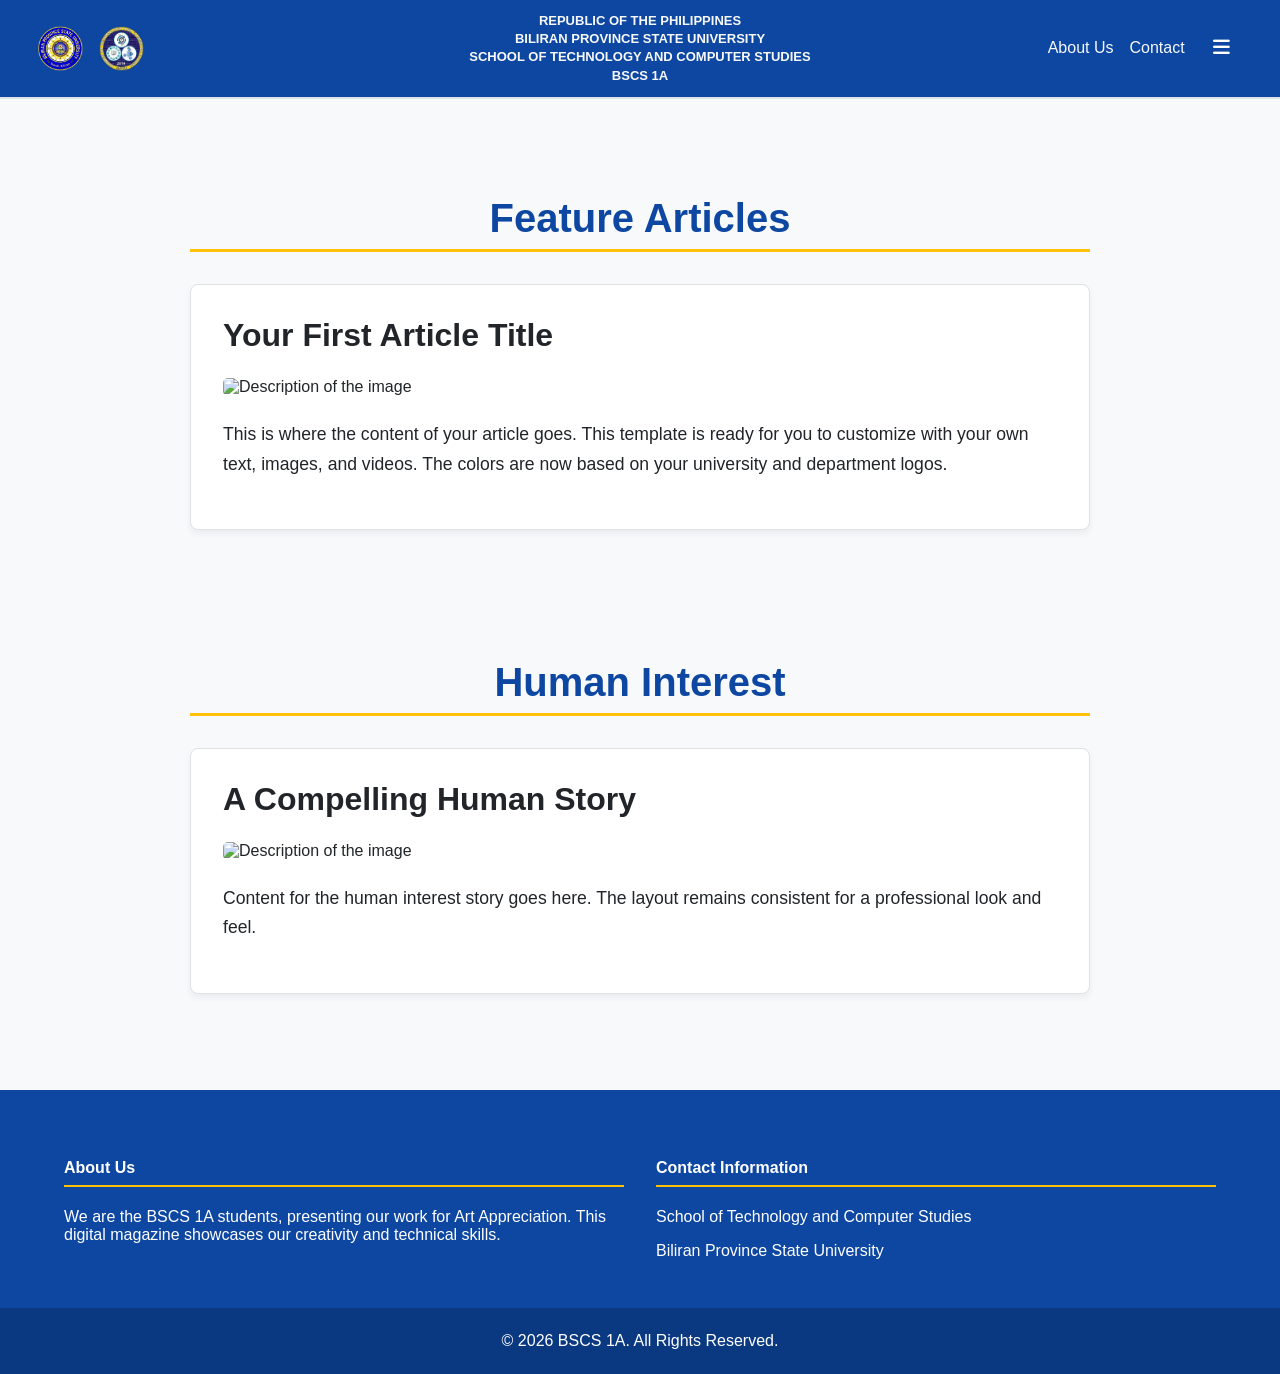
==== index.html @ 6a7a6110 "Make a layout website for the e-magazine of CS1A Create a layout or template for the E-magazine for " ====
<!DOCTYPE html>
<html lang="en">
<head>
    <meta charset="UTF-8">
    <meta name="viewport" content="width=device-width, initial-scale=1.0">
    <title>E-Digital Magazine</title>
    <link rel="stylesheet" href="https://cdnjs.cloudflare.com/ajax/libs/font-awesome/6.0.0-beta3/css/all.min.css">
    <link rel="stylesheet" href="style.css">
</head>
<body>

    <header>
        <!-- Left Part: Logos -->
        <div class="header-part" id="header-logos">
            <!-- IMPORTANT: Replace '#' with the actual paths to your logo files -->
            <img src="bipsu.png" alt="BiPSU Logo" class="logo">
            <img src="STCS_LOGO.png" alt="STCS Logo" class="logo">
        </div>
        
        <!-- Center Part: Citation -->
        <div class="header-part" id="header-citation">
            <strong>REPUBLIC OF THE PHILIPPINES<br>
            BILIRAN PROVINCE STATE UNIVERSITY<br>
            SCHOOL OF TECHNOLOGY AND COMPUTER STUDIES<br>
            BSCS 1A</strong> 
        </div>

        <!-- Right Part: Navigation -->
        <div class="header-part" id="header-nav">
            <a href="#about-us" class="nav-link">About Us</a>
            <a href="#contact" class="nav-link">Contact</a>
            <div class="nav-dropdown">
                <button id="nav-toggle" class="nav-icon-btn">
                    <i class="fas fa-bars"></i>
                </button>
                <div id="dropdown-menu" class="dropdown-content">
                    <a href="#feature-articles">Feature Articles</a>
                    <a href="#human-interest">Human Interest</a>
                    <a href="#opinion-column">Opinion / Column</a>
                    <a href="#creative-works">Creative Works</a>
                </div>
            </div>
        </div>
    </header>

    <main>
        <!-- ==== SECTION 1: FEATURE ARTICLES ==== -->
        <section id="feature-articles" class="article-section">
            <h2 class="section-title">Feature Articles</h2>

            <!-- Entry 1 Template -->
            <article class="entry">
                <h3 class="entry-title">Your First Article Title</h3>
                <div class="entry-media">
                    <img src="https://via.placeholder.com/800x450/0D47A1/FFFFFF?text=Article+Media" alt="Description of the image">
                </div>
                <div class="entry-content">
                    <p>This is where the content of your article goes. This template is ready for you to customize with your own text, images, and videos. The colors are now based on your university and department logos.</p>
                </div>
            </article>
        </section>

        <!-- ==== SECTION 2: HUMAN INTEREST ==== -->
        <section id="human-interest" class="article-section">
            <h2 class="section-title">Human Interest</h2>
            
             <!-- Entry 1 Template -->
            <article class="entry">
                <h3 class="entry-title">A Compelling Human Story</h3>
                <div class="entry-media">
                    <img src="https://via.placeholder.com/800x450/004D40/FFFFFF?text=Article+Media" alt="Description of the image">
                </div>
                <div class="entry-content">
                    <p>Content for the human interest story goes here. The layout remains consistent for a professional look and feel.</p>
                </div>
            </article>
        </section>
    </main>

    <footer id="contact">
        <div class="footer-content">
            <div id="about-us" class="footer-section">
                <h4>About Us</h4>
                <p>We are the BSCS 1A students, presenting our work for Art Appreciation. This digital magazine showcases our creativity and technical skills.</p>
            </div>
            <div class="footer-section">
                <h4>Contact Information</h4>
                <p>School of Technology and Computer Studies</p>
                <p>Biliran Province State University</p>
            </div>
        </div>
        <div class="footer-bottom">
            &copy; 2026 BSCS 1A. All Rights Reserved.
        </div>
    </footer>

    <script src="script.js"></script>
</body>
</html>
---- style.css ----
/* --- New Color Palette --- */
:root {
    --deep-blue: #0D47A1;
    --forest-green: #004D40;
    --gold: #FFC107;
    --off-white: #F8F9FA;
    --dark-charcoal: #212529;
    --light-gray: #dee2e6;
    --white: #ffffff;
}

html {
    scroll-behavior: smooth;
    scroll-padding-top: 120px; /* Adjusted for taller header */
}

body {
    font-family: "Segoe UI", Roboto, "Helvetica Neue", Arial, sans-serif;
    margin: 0;
    background-color: var(--off-white);
    color: var(--dark-charcoal);
}

/* --- Header --- */
header {
    display: flex;
    justify-content: space-between;
    align-items: center;
    padding: 0.75rem 3%;
    background-color: var(--deep-blue);
    border-bottom: 2px solid var(--light-gray);
    position: sticky;
    top: 0;
    z-index: 1000;
}

.header-part {
    display: flex;
    align-items: center;
    gap: 1rem;
}

#header-logos {
    justify-content: flex-start;
    flex: 1;
}
#header-citation {
    flex: 2; /* Allows citation to take more space */
    justify-content: center;
    text-align: center;
    font-size: 0.85rem;
    color: #6c757d;
    line-height: 1.4;
    font-size: small;
    color: #F8F9FA;
}
#header-nav {
    justify-content: flex-end;
    flex: 1;
}

.logo {
    height: 45px;
}

.nav-link {
    text-decoration: none;
    color: var(--dark-charcoal);
    font-weight: 500;
    transition: color 0.2s;
    color: #F8F9FA;
}
.nav-link:hover {
    color: var(--deep-blue);
}

.nav-icon-btn {
    background-color: var(--deep-blue);
    color: var(--white);
    border: none;
    border-radius: 5px;
    padding: 0.5rem 0.75rem;
    cursor: pointer;
    font-size: 1.2rem;
    transition: background-color 0.2s;
}
.nav-icon-btn:hover {
    background-color: var(--deep-blue); /* Slightly darker blue */
}

/* --- Dropdown Menu --- */
.nav-dropdown { position: relative; }
.dropdown-content {
    display: none;
    position: absolute;
    top: 120%;
    right: 0;
    background-color: var(--white);
    min-width: 220px;
    box-shadow: 0px 8px 16px 0px rgba(0,0,0,0.1);
    border: 1px solid var(--light-gray);
    border-radius: 5px;
    z-index: 1;
}
.dropdown-content a { color: black; padding: 12px 16px; text-decoration: none; display: block; }
.dropdown-content a:hover { background-color: var(--light-gray); }
.show { display: block; } /* Controlled by JS */

/* --- Main Content & Article Layout --- */
main {
    padding: 2rem 5%;
    max-width: 900px;
    margin: 0 auto;
}
.article-section {
    padding-top: 2rem;
}
.section-title {
    font-size: 2.5rem;
    margin-bottom: 2rem;
    color: var(--deep-blue);
    text-align: center;
    border-bottom: 3px solid var(--gold);
    padding-bottom: 0.5rem;
}
.entry {
    background: var(--white);
    border: 1px solid var(--light-gray);
    border-radius: 8px;
    padding: 2rem;
    margin-bottom: 4rem;
    box-shadow: 0 4px 6px rgba(0,0,0,0.05);
}
.entry-title {
    font-size: 2rem;
    margin-top: 0;
    margin-bottom: 1.5rem;
}
.entry-media { margin-bottom: 1.5rem; }
.entry-media img, .entry-media iframe { width: 100%; border-radius: 5px; height: auto; }
.entry-media iframe { aspect-ratio: 16 / 9; }
.entry-content { font-size: 1.1rem; line-height: 1.7; }

/* --- Footer --- */
footer {
    background-color: var(--deep-blue);
    color: white;
    padding-top: 3rem;
}
.footer-content {
    display: flex;
    justify-content: space-around;
    padding: 0 5%;
    flex-wrap: wrap;
    gap: 2rem;
    max-width: 1200px;
    margin: 0 auto;
}
.footer-section { flex: 1; min-width: 250px; }
.footer-section h4 { border-bottom: 2px solid var(--gold); padding-bottom: 0.5rem; }
.footer-bottom {
    text-align: center;
    padding: 1.5rem;
    margin-top: 2rem;
    background-color: rgba(0,0,0,0.2);
}
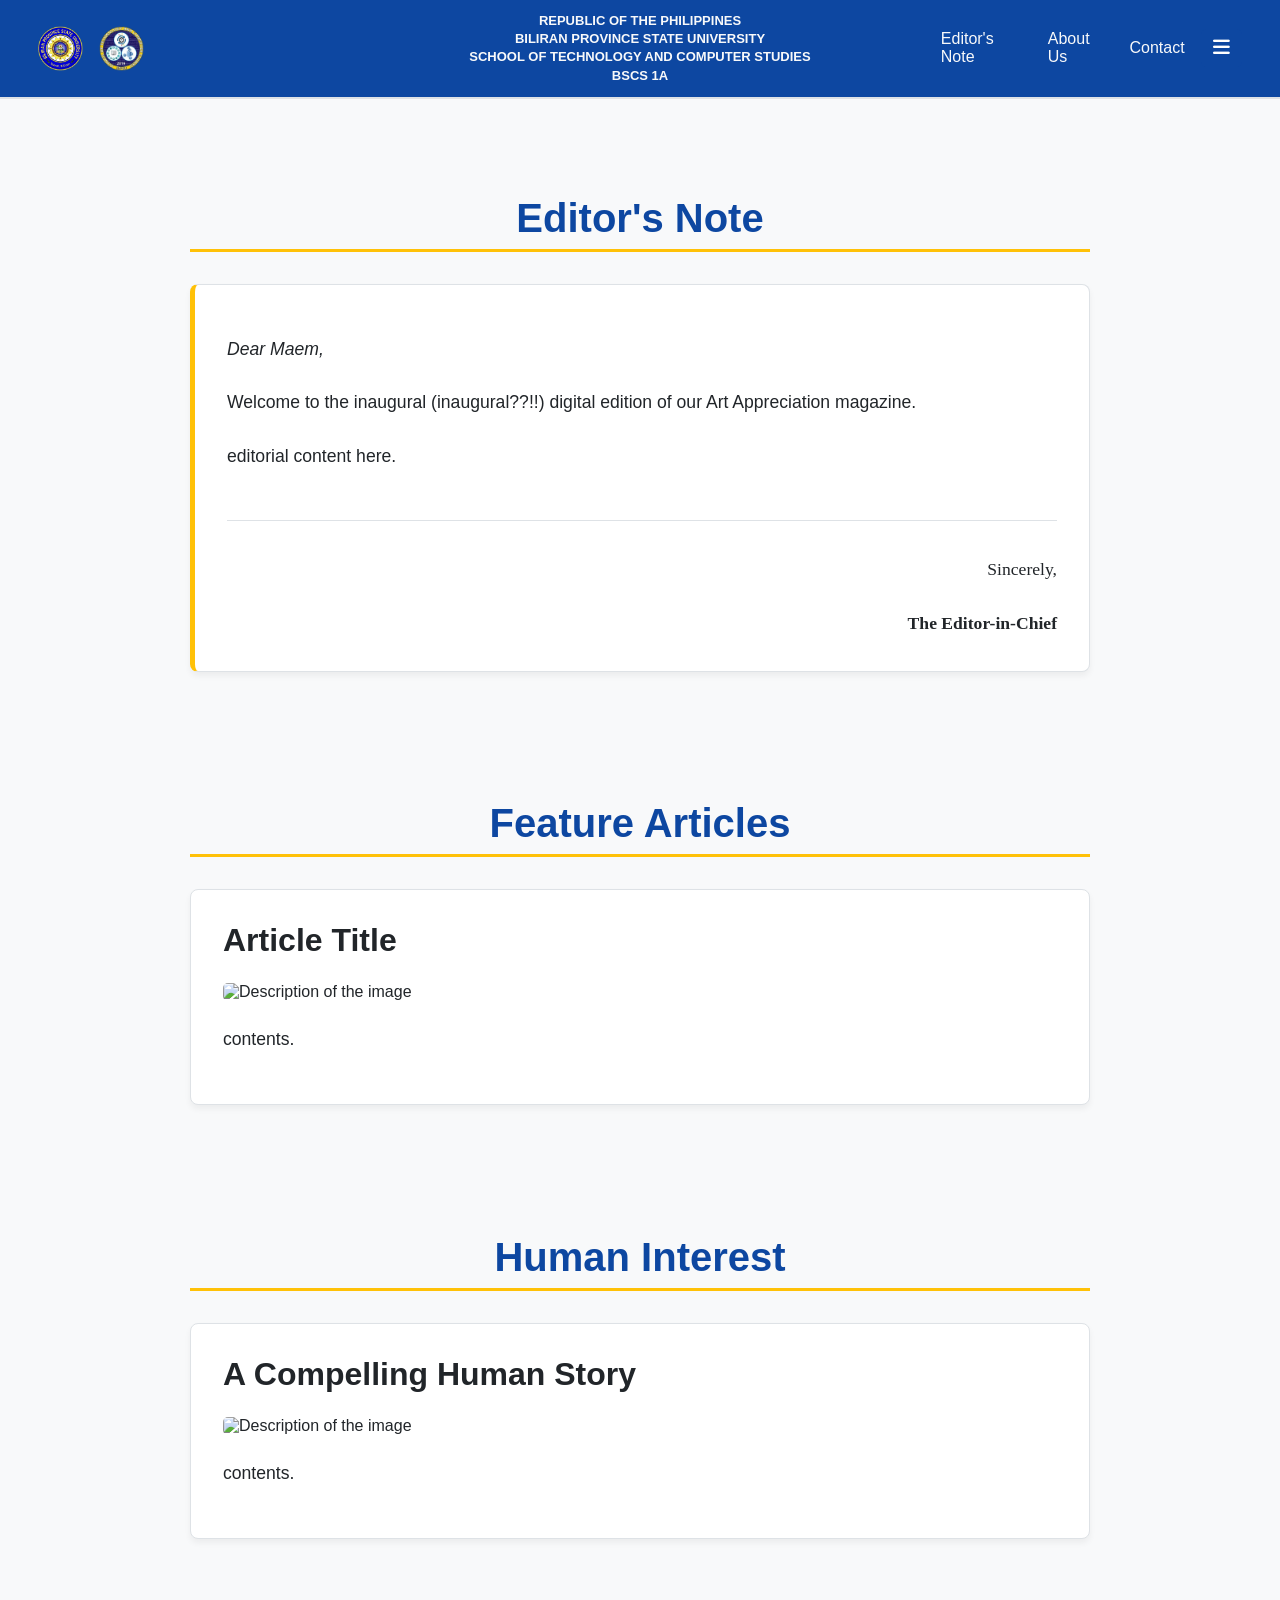
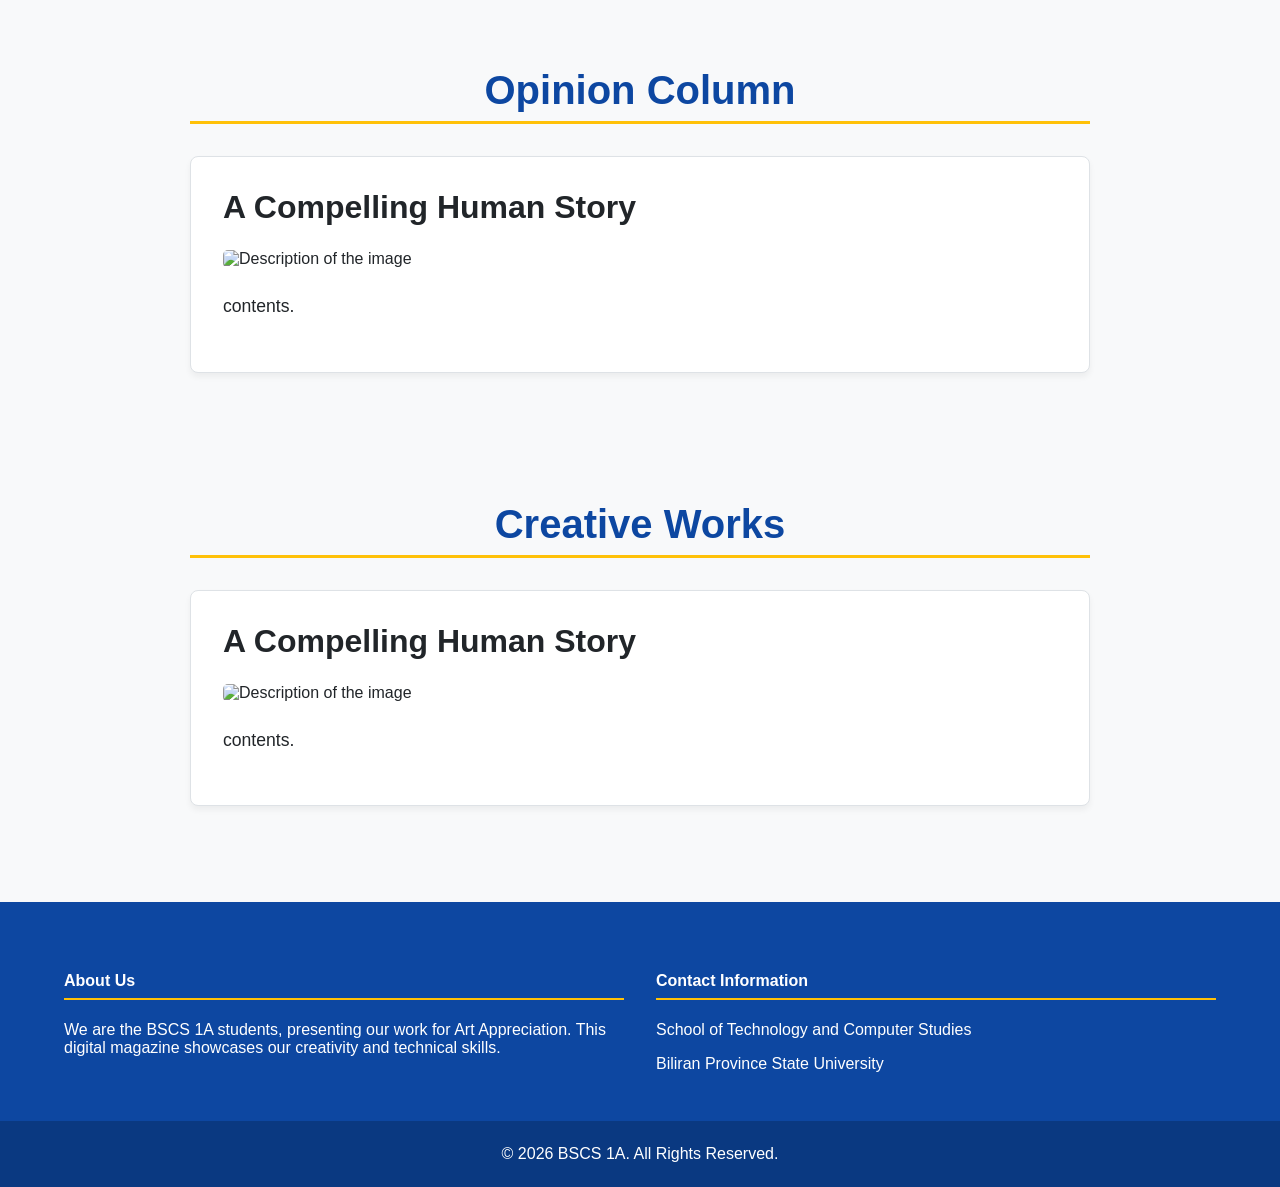
==== commit f0c960db: "Add the editors note and editorial page section" ====
--- a/index.html
+++ b/index.html
@@ -8,11 +8,9 @@
     <link rel="stylesheet" href="style.css">
 </head>
 <body>
-
     <header>
         <!-- Left Part: Logos -->
         <div class="header-part" id="header-logos">
-            <!-- IMPORTANT: Replace '#' with the actual paths to your logo files -->
             <img src="bipsu.png" alt="BiPSU Logo" class="logo">
             <img src="STCS_LOGO.png" alt="STCS Logo" class="logo">
         </div>
@@ -27,6 +25,8 @@
 
         <!-- Right Part: Navigation -->
         <div class="header-part" id="header-nav">
+            <!-- ADDED: Editor's Note Link -->
+            <a href="#editors-note" class="nav-link">Editor's Note</a>
             <a href="#about-us" class="nav-link">About Us</a>
             <a href="#contact" class="nav-link">Contact</a>
             <div class="nav-dropdown">
@@ -34,6 +34,8 @@
                     <i class="fas fa-bars"></i>
                 </button>
                 <div id="dropdown-menu" class="dropdown-content">
+                    <!-- ADDED: Editor's Note to Dropdown -->
+                    <a href="#editors-note">Editorial Page</a>
                     <a href="#feature-articles">Feature Articles</a>
                     <a href="#human-interest">Human Interest</a>
                     <a href="#opinion-column">Opinion / Column</a>
@@ -44,39 +46,78 @@
     </header>
 
     <main>
+        <!-- ==== ADDED: EDITORIAL SECTION ==== -->
+        <section id="editors-note" class="article-section">
+            <h2 class="section-title">Editor's Note</h2>
+            <article class="entry editorial-page">
+                <div class="entry-content">
+                    <p><em>Dear Maem,</em></p>
+                    <p>Welcome to the inaugural (inaugural??!!) digital edition of our Art Appreciation magazine.</p>
+                    <p>editorial content here.</p>
+                    <div class="editorial-signature">
+                        <p>Sincerely,</p>
+                        <strong>The Editor-in-Chief</strong>
+                    </div>
+                </div>
+            </article>
+        </section>
+
         <!-- ==== SECTION 1: FEATURE ARTICLES ==== -->
         <section id="feature-articles" class="article-section">
             <h2 class="section-title">Feature Articles</h2>
-
-            <!-- Entry 1 Template -->
             <article class="entry">
-                <h3 class="entry-title">Your First Article Title</h3>
+                <h3 class="entry-title"> Article Title</h3>
                 <div class="entry-media">
                     <img src="https://via.placeholder.com/800x450/0D47A1/FFFFFF?text=Article+Media" alt="Description of the image">
                 </div>
                 <div class="entry-content">
-                    <p>This is where the content of your article goes. This template is ready for you to customize with your own text, images, and videos. The colors are now based on your university and department logos.</p>
+                    <p>contents.</p>
                 </div>
             </article>
         </section>
 
-        <!-- ==== SECTION 2: HUMAN INTEREST ==== -->
+        <!-- (Rest of your sections follow: Human Interest, Opinion, Creative Works) -->
         <section id="human-interest" class="article-section">
             <h2 class="section-title">Human Interest</h2>
-            
-             <!-- Entry 1 Template -->
             <article class="entry">
                 <h3 class="entry-title">A Compelling Human Story</h3>
                 <div class="entry-media">
                     <img src="https://via.placeholder.com/800x450/004D40/FFFFFF?text=Article+Media" alt="Description of the image">
                 </div>
                 <div class="entry-content">
-                    <p>Content for the human interest story goes here. The layout remains consistent for a professional look and feel.</p>
+                    <p>contents.</p>
+                </div>
+            </article>
+        </section>
+
+        <section id="opinion-column" class="article-section">
+            <h2 class="section-title">Opinion Column</h2>
+            <article class="entry">
+                <h3 class="entry-title">A Compelling Human Story</h3>
+                <div class="entry-media">
+                    <img src="https://via.placeholder.com/800x450/004D40/FFFFFF?text=Article+Media" alt="Description of the image">
+                </div>
+                <div class="entry-content">
+                    <p>contents.</p>
+                </div>
+            </article>
+        </section>
+
+        <section id="creative-works" class="article-section">
+            <h2 class="section-title">Creative Works</h2>
+            <article class="entry">
+                <h3 class="entry-title">A Compelling Human Story</h3>
+                <div class="entry-media">
+                    <img src="https://via.placeholder.com/800x450/004D40/FFFFFF?text=Article+Media" alt="Description of the image">
+                </div>
+                <div class="entry-content">
+                    <p>contents.</p>
                 </div>
             </article>
         </section>
     </main>
 
+    <!-- (Your footer remains the same) -->
     <footer id="contact">
         <div class="footer-content">
             <div id="about-us" class="footer-section">
@@ -93,7 +134,6 @@
             &copy; 2026 BSCS 1A. All Rights Reserved.
         </div>
     </footer>
-
     <script src="script.js"></script>
 </body>
 </html>
--- a/style.css
+++ b/style.css
@@ -44,16 +44,16 @@
     justify-content: flex-start;
     flex: 1;
 }
+
 #header-citation {
     flex: 2; /* Allows citation to take more space */
     justify-content: center;
     text-align: center;
-    font-size: 0.85rem;
-    color: #6c757d;
     line-height: 1.4;
     font-size: small;
     color: #F8F9FA;
 }
+
 #header-nav {
     justify-content: flex-end;
     flex: 1;
@@ -65,13 +65,14 @@
 
 .nav-link {
     text-decoration: none;
-    color: var(--dark-charcoal);
     font-weight: 500;
     transition: color 0.2s;
     color: #F8F9FA;
 }
+
+/* Updated hover color so it shows up on the blue background */
 .nav-link:hover {
-    color: var(--deep-blue);
+    color: var(--gold); 
 }
 
 .nav-icon-btn {
@@ -84,12 +85,16 @@
     font-size: 1.2rem;
     transition: background-color 0.2s;
 }
+
 .nav-icon-btn:hover {
-    background-color: var(--deep-blue); /* Slightly darker blue */
+    background-color: #0b3c8a; /* Slightly darker blue for the hover state */
 }
 
 /* --- Dropdown Menu --- */
-.nav-dropdown { position: relative; }
+.nav-dropdown { 
+    position: relative; 
+}
+
 .dropdown-content {
     display: none;
     position: absolute;
@@ -102,9 +107,21 @@
     border-radius: 5px;
     z-index: 1;
 }
-.dropdown-content a { color: black; padding: 12px 16px; text-decoration: none; display: block; }
-.dropdown-content a:hover { background-color: var(--light-gray); }
-.show { display: block; } /* Controlled by JS */
+
+.dropdown-content a { 
+    color: black; 
+    padding: 12px 16px; 
+    text-decoration: none; 
+    display: block; 
+}
+
+.dropdown-content a:hover { 
+    background-color: var(--light-gray); 
+}
+
+.show { 
+    display: block; 
+} /* Controlled by JS */
 
 /* --- Main Content & Article Layout --- */
 main {
@@ -112,9 +129,11 @@
     max-width: 900px;
     margin: 0 auto;
 }
+
 .article-section {
     padding-top: 2rem;
 }
+
 .section-title {
     font-size: 2.5rem;
     margin-bottom: 2rem;
@@ -123,6 +142,7 @@
     border-bottom: 3px solid var(--gold);
     padding-bottom: 0.5rem;
 }
+
 .entry {
     background: var(--white);
     border: 1px solid var(--light-gray);
@@ -131,15 +151,49 @@
     margin-bottom: 4rem;
     box-shadow: 0 4px 6px rgba(0,0,0,0.05);
 }
+
 .entry-title {
     font-size: 2rem;
     margin-top: 0;
     margin-bottom: 1.5rem;
 }
-.entry-media { margin-bottom: 1.5rem; }
-.entry-media img, .entry-media iframe { width: 100%; border-radius: 5px; height: auto; }
-.entry-media iframe { aspect-ratio: 16 / 9; }
-.entry-content { font-size: 1.1rem; line-height: 1.7; }
+
+.entry-media { 
+    margin-bottom: 1.5rem; 
+}
+
+.entry-media img, .entry-media iframe { 
+    width: 100%; 
+    border-radius: 5px; 
+    height: auto; 
+}
+
+.entry-media iframe { 
+    aspect-ratio: 16 / 9; 
+}
+
+.entry-content { 
+    font-size: 1.1rem; 
+    line-height: 1.7; 
+}
+
+/* --- Added: Editorial Page Specific Styles --- */
+.editorial-page {
+    border-left: 5px solid var(--gold); /* A decorative accent */
+    font-style: normal;
+}
+
+.editorial-page .entry-content p {
+    margin-bottom: 1.5rem;
+}
+
+.editorial-signature {
+    margin-top: 3rem;
+    padding-top: 1rem;
+    border-top: 1px solid var(--light-gray);
+    text-align: right;
+    font-family: serif; /* Gives it a more formal 'letter' feel */
+}
 
 /* --- Footer --- */
 footer {
@@ -147,6 +201,7 @@
     color: white;
     padding-top: 3rem;
 }
+
 .footer-content {
     display: flex;
     justify-content: space-around;
@@ -156,8 +211,17 @@
     max-width: 1200px;
     margin: 0 auto;
 }
-.footer-section { flex: 1; min-width: 250px; }
-.footer-section h4 { border-bottom: 2px solid var(--gold); padding-bottom: 0.5rem; }
+
+.footer-section { 
+    flex: 1; 
+    min-width: 250px; 
+}
+
+.footer-section h4 { 
+    border-bottom: 2px solid var(--gold); 
+    padding-bottom: 0.5rem; 
+}
+
 .footer-bottom {
     text-align: center;
     padding: 1.5rem;
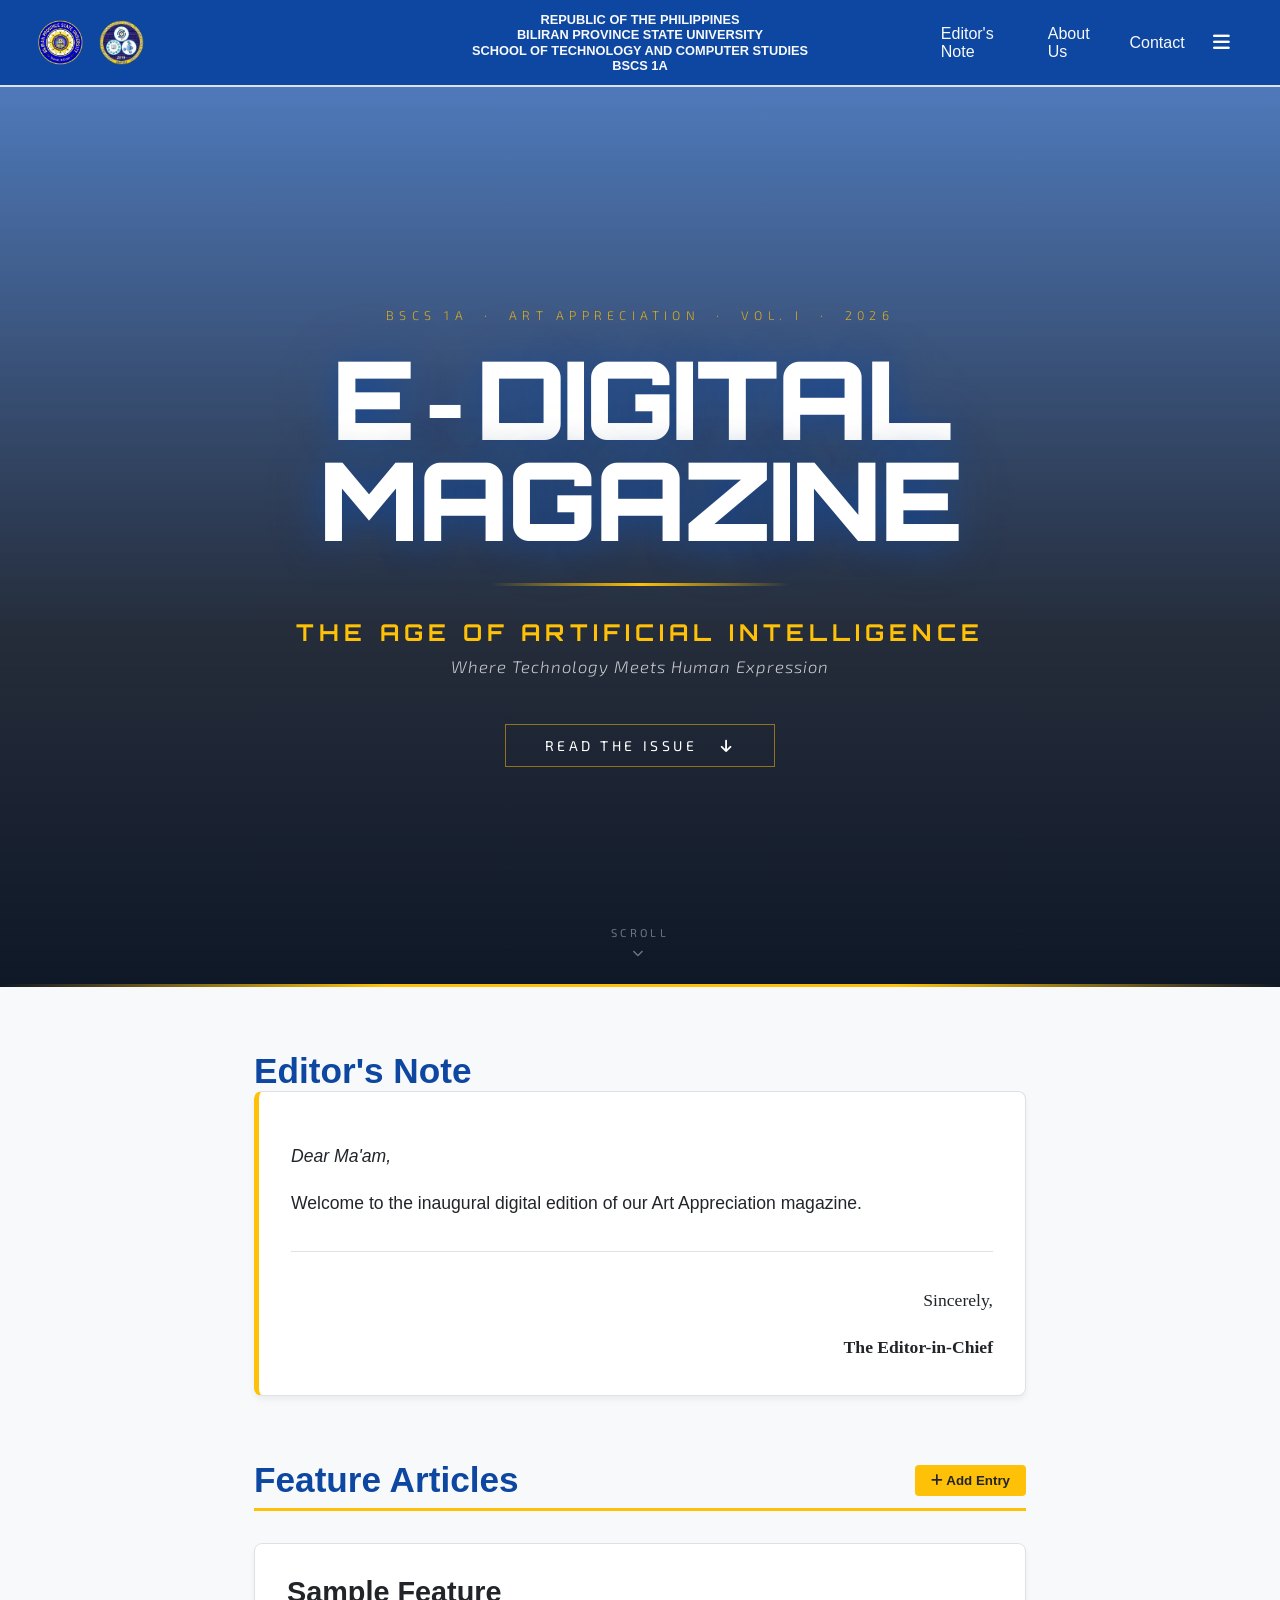
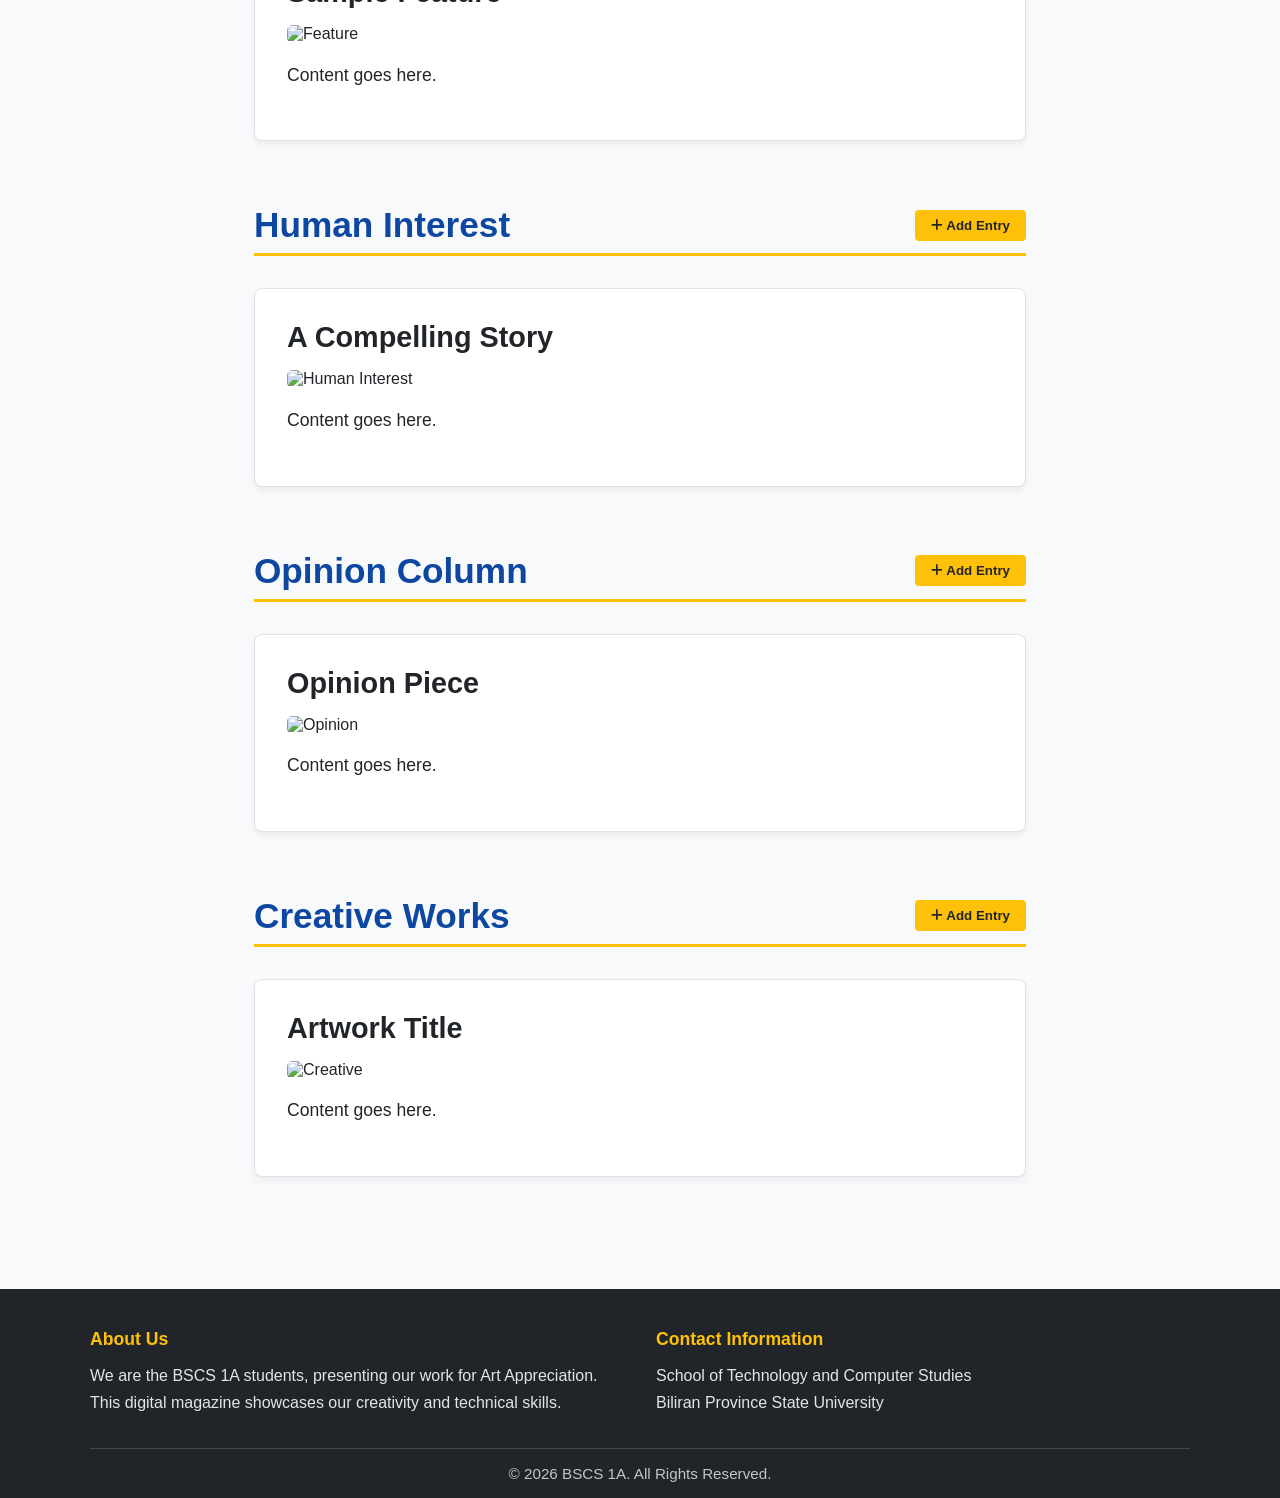
==== commit 95ea5370: "Re-design the website, fix some bugs and add new feature" ====
--- a/index.html
+++ b/index.html
@@ -4,37 +4,40 @@
     <meta charset="UTF-8">
     <meta name="viewport" content="width=device-width, initial-scale=1.0">
     <title>E-Digital Magazine</title>
+
+    <!-- Fonts and Icons -->
     <link rel="stylesheet" href="https://cdnjs.cloudflare.com/ajax/libs/font-awesome/6.0.0-beta3/css/all.min.css">
+    <link rel="preconnect" href="https://fonts.googleapis.com">
+    <link href="https://fonts.googleapis.com/css2?family=Orbitron:wght@700;900&family=Exo+2:ital,wght@0,300;0,400;1,300&display=swap" rel="stylesheet">
+
     <link rel="stylesheet" href="style.css">
 </head>
 <body>
     <header>
-        <!-- Left Part: Logos -->
         <div class="header-part" id="header-logos">
             <img src="bipsu.png" alt="BiPSU Logo" class="logo">
             <img src="STCS_LOGO.png" alt="STCS Logo" class="logo">
         </div>
-        
-        <!-- Center Part: Citation -->
+
         <div class="header-part" id="header-citation">
-            <strong>REPUBLIC OF THE PHILIPPINES<br>
-            BILIRAN PROVINCE STATE UNIVERSITY<br>
-            SCHOOL OF TECHNOLOGY AND COMPUTER STUDIES<br>
-            BSCS 1A</strong> 
-        </div>
-
-        <!-- Right Part: Navigation -->
+            <strong>
+                REPUBLIC OF THE PHILIPPINES<br>
+                BILIRAN PROVINCE STATE UNIVERSITY<br>
+                SCHOOL OF TECHNOLOGY AND COMPUTER STUDIES<br>
+                BSCS 1A
+            </strong>
+        </div>
+
         <div class="header-part" id="header-nav">
-            <!-- ADDED: Editor's Note Link -->
-            <a href="#editors-note" class="nav-link">Editor's Note</a>
-            <a href="#about-us" class="nav-link">About Us</a>
-            <a href="#contact" class="nav-link">Contact</a>
+            <a href="#editors-note" class="nav-link hide-mobile">Editor's Note</a>
+            <a href="#about-us" class="nav-link hide-mobile">About Us</a>
+            <a href="#contact" class="nav-link hide-mobile">Contact</a>
+
             <div class="nav-dropdown">
-                <button id="nav-toggle" class="nav-icon-btn">
+                <button id="nav-toggle" class="nav-icon-btn" aria-label="Toggle navigation menu">
                     <i class="fas fa-bars"></i>
                 </button>
                 <div id="dropdown-menu" class="dropdown-content">
-                    <!-- ADDED: Editor's Note to Dropdown -->
                     <a href="#editors-note">Editorial Page</a>
                     <a href="#feature-articles">Feature Articles</a>
                     <a href="#human-interest">Human Interest</a>
@@ -45,15 +48,37 @@
         </div>
     </header>
 
+    <!-- HERO INTRO SECTION -->
+    <section id="hero-intro">
+        <div class="hero-bg"></div>
+        <div class="hero-overlay"></div>
+        <div class="hero-bottom-rule"></div>
+
+        <div class="hero-content">
+            <p class="hero-label">BSCS 1A &nbsp;·&nbsp; Art Appreciation &nbsp;·&nbsp; Vol. I &nbsp;·&nbsp; 2026</p>
+            <h1 class="hero-title">E&#8209;Digital<br>Magazine</h1>
+            <div class="hero-rule"></div>
+            <p class="hero-niche">The Age of Artificial Intelligence</p>
+            <p class="hero-tagline">Where Technology Meets Human Expression</p>
+            <a href="#editors-note" class="hero-cta">
+                Read the Issue &nbsp;<i class="fas fa-arrow-down"></i>
+            </a>
+        </div>
+
+        <div class="hero-scroll-hint">
+            <span>Scroll</span>
+            <i class="fas fa-chevron-down"></i>
+        </div>
+    </section>
+
     <main>
-        <!-- ==== ADDED: EDITORIAL SECTION ==== -->
+        <!-- EDITORIAL SECTION -->
         <section id="editors-note" class="article-section">
             <h2 class="section-title">Editor's Note</h2>
             <article class="entry editorial-page">
                 <div class="entry-content">
-                    <p><em>Dear Maem,</em></p>
-                    <p>Welcome to the inaugural (inaugural??!!) digital edition of our Art Appreciation magazine.</p>
-                    <p>editorial content here.</p>
+                    <p><em>Dear Ma'am,</em></p>
+                    <p>Welcome to the inaugural digital edition of our Art Appreciation magazine.</p>
                     <div class="editorial-signature">
                         <p>Sincerely,</p>
                         <strong>The Editor-in-Chief</strong>
@@ -62,78 +87,141 @@
             </article>
         </section>
 
-        <!-- ==== SECTION 1: FEATURE ARTICLES ==== -->
+        <!-- FEATURE ARTICLES -->
         <section id="feature-articles" class="article-section">
-            <h2 class="section-title">Feature Articles</h2>
-            <article class="entry">
-                <h3 class="entry-title"> Article Title</h3>
-                <div class="entry-media">
-                    <img src="https://via.placeholder.com/800x450/0D47A1/FFFFFF?text=Article+Media" alt="Description of the image">
-                </div>
-                <div class="entry-content">
-                    <p>contents.</p>
-                </div>
-            </article>
-        </section>
-
-        <!-- (Rest of your sections follow: Human Interest, Opinion, Creative Works) -->
+            <div class="section-header">
+                <h2 class="section-title">Feature Articles</h2>
+                <button class="add-entry-btn" data-target="feature-articles">
+                    <i class="fas fa-plus"></i> Add Entry
+                </button>
+            </div>
+            <div class="entries-container">
+                <article class="entry">
+                    <h3 class="entry-title">Sample Feature</h3>
+                    <div class="entry-media">
+                        <img src="https://placehold.co/800x450/0D47A1/FFFFFF?text=Feature+Media" alt="Feature">
+                    </div>
+                    <div class="entry-content">
+                        <p>Content goes here.</p>
+                    </div>
+                </article>
+            </div>
+        </section>
+
+        <!-- HUMAN INTEREST -->
         <section id="human-interest" class="article-section">
-            <h2 class="section-title">Human Interest</h2>
-            <article class="entry">
-                <h3 class="entry-title">A Compelling Human Story</h3>
-                <div class="entry-media">
-                    <img src="https://via.placeholder.com/800x450/004D40/FFFFFF?text=Article+Media" alt="Description of the image">
-                </div>
-                <div class="entry-content">
-                    <p>contents.</p>
-                </div>
-            </article>
-        </section>
-
+            <div class="section-header">
+                <h2 class="section-title">Human Interest</h2>
+                <button class="add-entry-btn" data-target="human-interest">
+                    <i class="fas fa-plus"></i> Add Entry
+                </button>
+            </div>
+            <div class="entries-container">
+                <article class="entry">
+                    <h3 class="entry-title">A Compelling Story</h3>
+                    <div class="entry-media">
+                        <img src="https://placehold.co/800x450/004D40/FFFFFF?text=Human+Interest" alt="Human Interest">
+                    </div>
+                    <div class="entry-content">
+                        <p>Content goes here.</p>
+                    </div>
+                </article>
+            </div>
+        </section>
+
+        <!-- OPINION COLUMN -->
         <section id="opinion-column" class="article-section">
-            <h2 class="section-title">Opinion Column</h2>
-            <article class="entry">
-                <h3 class="entry-title">A Compelling Human Story</h3>
-                <div class="entry-media">
-                    <img src="https://via.placeholder.com/800x450/004D40/FFFFFF?text=Article+Media" alt="Description of the image">
-                </div>
-                <div class="entry-content">
-                    <p>contents.</p>
-                </div>
-            </article>
-        </section>
-
+            <div class="section-header">
+                <h2 class="section-title">Opinion Column</h2>
+                <button class="add-entry-btn" data-target="opinion-column">
+                    <i class="fas fa-plus"></i> Add Entry
+                </button>
+            </div>
+            <div class="entries-container">
+                <article class="entry">
+                    <h3 class="entry-title">Opinion Piece</h3>
+                    <div class="entry-media">
+                        <img src="https://placehold.co/800x450/212529/FFFFFF?text=Opinion+Media" alt="Opinion">
+                    </div>
+                    <div class="entry-content">
+                        <p>Content goes here.</p>
+                    </div>
+                </article>
+            </div>
+        </section>
+
+        <!-- CREATIVE WORKS -->
         <section id="creative-works" class="article-section">
-            <h2 class="section-title">Creative Works</h2>
-            <article class="entry">
-                <h3 class="entry-title">A Compelling Human Story</h3>
-                <div class="entry-media">
-                    <img src="https://via.placeholder.com/800x450/004D40/FFFFFF?text=Article+Media" alt="Description of the image">
-                </div>
-                <div class="entry-content">
-                    <p>contents.</p>
-                </div>
-            </article>
+            <div class="section-header">
+                <h2 class="section-title">Creative Works</h2>
+                <button class="add-entry-btn" data-target="creative-works">
+                    <i class="fas fa-plus"></i> Add Entry
+                </button>
+            </div>
+            <div class="entries-container">
+                <article class="entry">
+                    <h3 class="entry-title">Artwork Title</h3>
+                    <div class="entry-media">
+                        <img src="https://placehold.co/800x450/FFC107/000000?text=Creative+Work" alt="Creative">
+                    </div>
+                    <div class="entry-content">
+                        <p>Content goes here.</p>
+                    </div>
+                </article>
+            </div>
         </section>
     </main>
 
-    <!-- (Your footer remains the same) -->
     <footer id="contact">
         <div class="footer-content">
             <div id="about-us" class="footer-section">
                 <h4>About Us</h4>
                 <p>We are the BSCS 1A students, presenting our work for Art Appreciation. This digital magazine showcases our creativity and technical skills.</p>
             </div>
+
             <div class="footer-section">
                 <h4>Contact Information</h4>
-                <p>School of Technology and Computer Studies</p>
-                <p>Biliran Province State University</p>
-            </div>
-        </div>
+                <p>
+                    School of Technology and Computer Studies<br>
+                    Biliran Province State University
+                </p>
+            </div>
+        </div>
+
         <div class="footer-bottom">
             &copy; 2026 BSCS 1A. All Rights Reserved.
         </div>
     </footer>
+
+    <!-- UPLOAD MODAL -->
+    <div id="upload-modal" class="modal" role="dialog" aria-modal="true" aria-labelledby="upload-title">
+        <div class="modal-content">
+            <button type="button" class="close-modal" aria-label="Close modal">&times;</button>
+            <h2 id="upload-title">Submit New Entry</h2>
+
+            <form id="upload-form">
+                <input type="hidden" id="target-section-id">
+
+                <div class="form-group">
+                    <label for="entry-title">Entry Title</label>
+                    <input type="text" id="entry-title" required placeholder="Enter a catchy title...">
+                </div>
+
+                <div class="form-group">
+                    <label for="entry-image">Photojournalist Image</label>
+                    <input type="file" id="entry-image" accept="image/*" required>
+                </div>
+
+                <div class="form-group">
+                    <label for="entry-text">Article Content</label>
+                    <textarea id="entry-text" rows="6" required placeholder="Write your article here..."></textarea>
+                </div>
+
+                <button type="submit" class="submit-btn">Publish Entry</button>
+            </form>
+        </div>
+    </div>
+
     <script src="script.js"></script>
 </body>
-</html>
+</html>
--- a/style.css
+++ b/style.css
@@ -1,4 +1,4 @@
-/* --- New Color Palette --- */
+/* --- Variables & Base --- */
 :root {
     --deep-blue: #0D47A1;
     --forest-green: #004D40;
@@ -9,9 +9,13 @@
     --white: #ffffff;
 }
 
+* {
+    box-sizing: border-box;
+}
+
 html {
     scroll-behavior: smooth;
-    scroll-padding-top: 120px; /* Adjusted for taller header */
+    scroll-padding-top: 80px;
 }
 
 body {
@@ -46,12 +50,12 @@
 }
 
 #header-citation {
-    flex: 2; /* Allows citation to take more space */
+    flex: 2;
     justify-content: center;
     text-align: center;
-    line-height: 1.4;
-    font-size: small;
-    color: #F8F9FA;
+    line-height: 1.2;
+    font-size: 0.8rem;
+    color: var(--off-white);
 }
 
 #header-nav {
@@ -61,18 +65,18 @@
 
 .logo {
     height: 45px;
+    width: auto;
 }
 
 .nav-link {
     text-decoration: none;
     font-weight: 500;
-    transition: color 0.2s;
-    color: #F8F9FA;
-}
-
-/* Updated hover color so it shows up on the blue background */
+    color: var(--off-white);
+    transition: color 0.2s ease;
+}
+
 .nav-link:hover {
-    color: var(--gold); 
+    color: var(--gold);
 }
 
 .nav-icon-btn {
@@ -83,16 +87,15 @@
     padding: 0.5rem 0.75rem;
     cursor: pointer;
     font-size: 1.2rem;
-    transition: background-color 0.2s;
+    transition: background-color 0.2s ease;
 }
 
 .nav-icon-btn:hover {
-    background-color: #0b3c8a; /* Slightly darker blue for the hover state */
-}
-
-/* --- Dropdown Menu --- */
-.nav-dropdown { 
-    position: relative; 
+    background-color: #0b3c8a;
+}
+
+.nav-dropdown {
+    position: relative;
 }
 
 .dropdown-content {
@@ -102,28 +105,239 @@
     right: 0;
     background-color: var(--white);
     min-width: 220px;
-    box-shadow: 0px 8px 16px 0px rgba(0,0,0,0.1);
+    box-shadow: 0 8px 16px rgba(0, 0, 0, 0.12);
     border: 1px solid var(--light-gray);
-    border-radius: 5px;
-    z-index: 1;
-}
-
-.dropdown-content a { 
-    color: black; 
-    padding: 12px 16px; 
-    text-decoration: none; 
-    display: block; 
-}
-
-.dropdown-content a:hover { 
-    background-color: var(--light-gray); 
-}
-
-.show { 
-    display: block; 
-} /* Controlled by JS */
-
-/* --- Main Content & Article Layout --- */
+    border-radius: 6px;
+    overflow: hidden;
+    z-index: 1001;
+}
+
+.dropdown-content a {
+    color: var(--dark-charcoal);
+    padding: 12px 16px;
+    text-decoration: none;
+    display: block;
+}
+
+.dropdown-content a:hover {
+    background-color: var(--light-gray);
+}
+
+.show {
+    display: block;
+}
+
+/* --- Hero Intro Section --- */
+#hero-intro {
+    position: relative;
+    width: 100%;
+    height: 100vh;
+    min-height: 520px;
+    display: flex;
+    align-items: center;
+    justify-content: center;
+    overflow: hidden;
+}
+
+#hero-intro .hero-bg {
+    position: absolute;
+    inset: 0;
+    background-image: url('https://images.unsplash.com/photo-1620712943543-bcc4688e7485?w=1920&auto=format&fit=crop&q=80');
+    background-size: cover;
+    background-position: center;
+    animation: heroBgZoom 12s ease-out both;
+}
+
+#hero-intro .hero-overlay {
+    position: absolute;
+    inset: 0;
+    background: linear-gradient(
+        to bottom,
+        rgba(13, 71, 161, 0.72) 0%,
+        rgba(7, 16, 32, 0.88) 60%,
+        rgba(7, 16, 32, 0.97) 100%
+    );
+}
+
+#hero-intro .hero-bottom-rule {
+    position: absolute;
+    bottom: 0;
+    left: 0;
+    right: 0;
+    height: 3px;
+    background: linear-gradient(
+        90deg,
+        transparent 0%,
+        #FFC107 30%,
+        #FFC107 70%,
+        transparent 100%
+    );
+}
+
+.hero-content {
+    position: relative;
+    z-index: 2;
+    text-align: center;
+    padding: 0 1.5rem;
+    display: flex;
+    flex-direction: column;
+    align-items: center;
+}
+
+.hero-label {
+    font-family: 'Exo 2', sans-serif;
+    font-weight: 300;
+    font-size: clamp(0.6rem, 1.4vw, 0.78rem);
+    letter-spacing: 0.42em;
+    color: rgba(255, 193, 7, 0.8);
+    text-transform: uppercase;
+    margin: 0 0 1.6rem 0;
+    opacity: 0;
+    animation: fadeUp 0.9s ease 0.3s both;
+}
+
+.hero-title {
+    font-family: 'Orbitron', monospace;
+    font-weight: 900;
+    font-size: clamp(2.8rem, 8.5vw, 7rem);
+    line-height: 0.93;
+    letter-spacing: -0.02em;
+    color: var(--white);
+    text-transform: uppercase;
+    margin: 0;
+    text-shadow: 0 2px 40px rgba(13, 71, 161, 0.9), 0 0 80px rgba(255, 193, 7, 0.12);
+    opacity: 0;
+    animation: fadeUp 1s ease 0.55s both;
+}
+
+.hero-rule {
+    width: 0;
+    height: 3px;
+    background: linear-gradient(90deg, transparent, #FFC107, transparent);
+    margin: 2rem auto;
+    animation: heroRuleExpand 0.8s cubic-bezier(0.4, 0, 0.2, 1) 1.35s forwards;
+}
+
+.hero-niche {
+    font-family: 'Orbitron', monospace;
+    font-weight: 700;
+    font-size: clamp(0.85rem, 2.6vw, 1.45rem);
+    letter-spacing: 0.22em;
+    color: var(--gold);
+    text-transform: uppercase;
+    margin: 0 0 0.6rem 0;
+    opacity: 0;
+    animation: fadeUp 0.9s ease 1.5s both;
+}
+
+.hero-tagline {
+    font-family: 'Exo 2', sans-serif;
+    font-style: italic;
+    font-weight: 300;
+    font-size: clamp(0.8rem, 1.9vw, 1.05rem);
+    color: rgba(248, 249, 250, 0.75);
+    margin: 0 0 3rem 0;
+    letter-spacing: 0.06em;
+    opacity: 0;
+    animation: fadeUp 0.9s ease 1.75s both;
+}
+
+.hero-cta {
+    display: inline-flex;
+    align-items: center;
+    gap: 0.65rem;
+    text-decoration: none;
+    font-family: 'Exo 2', sans-serif;
+    font-weight: 400;
+    font-size: clamp(0.75rem, 1.5vw, 0.88rem);
+    letter-spacing: 0.25em;
+    text-transform: uppercase;
+    color: var(--white);
+    border: 1px solid rgba(255, 193, 7, 0.5);
+    padding: 0.75rem 2.4rem;
+    position: relative;
+    overflow: hidden;
+    transition: color 0.3s ease, border-color 0.3s ease;
+    opacity: 0;
+    animation: fadeUp 0.9s ease 2.1s both;
+}
+
+.hero-cta::before {
+    content: '';
+    position: absolute;
+    inset: 0;
+    background: rgba(255, 193, 7, 0.12);
+    transform: scaleX(0);
+    transform-origin: left;
+    transition: transform 0.35s ease;
+}
+
+.hero-cta:hover::before {
+    transform: scaleX(1);
+}
+
+.hero-cta:hover {
+    color: var(--gold);
+    border-color: var(--gold);
+}
+
+.hero-scroll-hint {
+    position: absolute;
+    bottom: 1.8rem;
+    left: 50%;
+    transform: translateX(-50%);
+    z-index: 2;
+    color: rgba(255, 255, 255, 0.4);
+    font-size: 0.7rem;
+    letter-spacing: 0.3em;
+    text-transform: uppercase;
+    font-family: 'Exo 2', sans-serif;
+    display: flex;
+    flex-direction: column;
+    align-items: center;
+    gap: 0.5rem;
+    opacity: 0;
+    animation: fadeIn 1s ease 2.6s both;
+}
+
+.hero-cta i,
+.hero-scroll-hint i {
+    animation: ctaBounce 1.6s ease-in-out 3s infinite;
+}
+
+/* Animations */
+@keyframes heroBgZoom {
+    from { transform: scale(1.07); }
+    to { transform: scale(1); }
+}
+
+@keyframes heroRuleExpand {
+    from { width: 0; }
+    to { width: clamp(100px, 28vw, 300px); }
+}
+
+@keyframes ctaBounce {
+    0%, 100% { transform: translateY(0); }
+    50% { transform: translateY(6px); }
+}
+
+@keyframes fadeUp {
+    from {
+        opacity: 0;
+        transform: translateY(20px);
+    }
+    to {
+        opacity: 1;
+        transform: translateY(0);
+    }
+}
+
+@keyframes fadeIn {
+    from { opacity: 0; }
+    to { opacity: 1; }
+}
+
+/* --- Main Content --- */
 main {
     padding: 2rem 5%;
     max-width: 900px;
@@ -132,15 +346,40 @@
 
 .article-section {
     padding-top: 2rem;
+    margin-bottom: 2rem;
+}
+
+.section-header {
+    display: flex;
+    justify-content: space-between;
+    align-items: center;
+    gap: 1rem;
+    border-bottom: 3px solid var(--gold);
+    margin-bottom: 2rem;
+    padding-bottom: 0.5rem;
+    flex-wrap: wrap;
 }
 
 .section-title {
-    font-size: 2.5rem;
-    margin-bottom: 2rem;
+    font-size: 2.2rem;
     color: var(--deep-blue);
-    text-align: center;
-    border-bottom: 3px solid var(--gold);
-    padding-bottom: 0.5rem;
+    margin: 0;
+}
+
+/* Add Entry Button */
+.add-entry-btn {
+    background-color: var(--gold);
+    color: var(--dark-charcoal);
+    border: none;
+    padding: 0.5rem 1rem;
+    font-weight: bold;
+    border-radius: 4px;
+    cursor: pointer;
+    transition: background 0.3s ease;
+}
+
+.add-entry-btn:hover {
+    background-color: #e0a800;
 }
 
 .entry {
@@ -148,83 +387,230 @@
     border: 1px solid var(--light-gray);
     border-radius: 8px;
     padding: 2rem;
-    margin-bottom: 4rem;
-    box-shadow: 0 4px 6px rgba(0,0,0,0.05);
+    margin-bottom: 2rem;
+    box-shadow: 0 4px 6px rgba(0, 0, 0, 0.05);
 }
 
 .entry-title {
-    font-size: 2rem;
+    font-size: 1.8rem;
     margin-top: 0;
-    margin-bottom: 1.5rem;
-}
-
-.entry-media { 
-    margin-bottom: 1.5rem; 
-}
-
-.entry-media img, .entry-media iframe { 
-    width: 100%; 
-    border-radius: 5px; 
-    height: auto; 
-}
-
-.entry-media iframe { 
-    aspect-ratio: 16 / 9; 
-}
-
-.entry-content { 
-    font-size: 1.1rem; 
-    line-height: 1.7; 
-}
-
-/* --- Added: Editorial Page Specific Styles --- */
+    margin-bottom: 1rem;
+}
+
+.entry-media {
+    overflow: hidden;
+    border-radius: 5px;
+}
+
+.entry-media img {
+    width: 100%;
+    display: block;
+    border-radius: 5px;
+    height: auto;
+    object-fit: cover;
+    max-height: 500px;
+}
+
+.entry-content {
+    font-size: 1.1rem;
+    line-height: 1.7;
+    margin-top: 1rem;
+}
+
+/* Editorial Page */
 .editorial-page {
-    border-left: 5px solid var(--gold); /* A decorative accent */
-    font-style: normal;
-}
-
-.editorial-page .entry-content p {
-    margin-bottom: 1.5rem;
+    border-left: 5px solid var(--gold);
 }
 
 .editorial-signature {
-    margin-top: 3rem;
+    margin-top: 2rem;
     padding-top: 1rem;
     border-top: 1px solid var(--light-gray);
     text-align: right;
-    font-family: serif; /* Gives it a more formal 'letter' feel */
+    font-family: serif;
 }
 
 /* --- Footer --- */
 footer {
+    background-color: var(--dark-charcoal);
+    color: var(--off-white);
+    margin-top: 3rem;
+    padding: 2.5rem 5% 1rem;
+}
+
+.footer-content {
+    max-width: 1100px;
+    margin: 0 auto;
+    display: grid;
+    grid-template-columns: repeat(auto-fit, minmax(250px, 1fr));
+    gap: 2rem;
+}
+
+.footer-section h4 {
+    margin-top: 0;
+    margin-bottom: 0.75rem;
+    color: var(--gold);
+    font-size: 1.1rem;
+}
+
+.footer-section p {
+    margin: 0;
+    line-height: 1.7;
+    color: rgba(248, 249, 250, 0.9);
+}
+
+.footer-bottom {
+    max-width: 1100px;
+    margin: 2rem auto 0;
+    padding-top: 1rem;
+    border-top: 1px solid rgba(255, 255, 255, 0.15);
+    text-align: center;
+    font-size: 0.95rem;
+    color: rgba(248, 249, 250, 0.75);
+}
+
+/* --- Modal --- */
+.modal {
+    display: none;
+    position: fixed;
+    inset: 0;
+    z-index: 2000;
+    background-color: rgba(0, 0, 0, 0.65);
+    align-items: center;
+    justify-content: center;
+    padding: 1rem;
+}
+
+.modal-content {
+    position: relative;
+    background: var(--white);
+    width: 100%;
+    max-width: 600px;
+    border-radius: 10px;
+    padding: 2rem;
+    box-shadow: 0 12px 30px rgba(0, 0, 0, 0.2);
+    animation: fadeUp 0.3s ease;
+    max-height: 90vh;
+    overflow-y: auto;
+}
+
+.close-modal {
+    position: absolute;
+    top: 0.75rem;
+    right: 1rem;
+    background: transparent;
+    border: none;
+    font-size: 2rem;
+    line-height: 1;
+    cursor: pointer;
+    color: #666;
+}
+
+.close-modal:hover {
+    color: var(--dark-charcoal);
+}
+
+.form-group {
+    margin-bottom: 1.25rem;
+}
+
+.form-group label {
+    display: block;
+    font-weight: 600;
+    margin-bottom: 0.5rem;
+}
+
+.form-group input[type="text"],
+.form-group input[type="file"],
+.form-group textarea {
+    width: 100%;
+    padding: 0.8rem 0.9rem;
+    border: 1px solid #ced4da;
+    border-radius: 6px;
+    font: inherit;
+    background: #fff;
+}
+
+.form-group textarea {
+    resize: vertical;
+    min-height: 140px;
+}
+
+.submit-btn {
     background-color: var(--deep-blue);
-    color: white;
-    padding-top: 3rem;
-}
-
-.footer-content {
-    display: flex;
-    justify-content: space-around;
-    padding: 0 5%;
-    flex-wrap: wrap;
-    gap: 2rem;
-    max-width: 1200px;
-    margin: 0 auto;
-}
-
-.footer-section { 
-    flex: 1; 
-    min-width: 250px; 
-}
-
-.footer-section h4 { 
-    border-bottom: 2px solid var(--gold); 
-    padding-bottom: 0.5rem; 
-}
-
-.footer-bottom {
-    text-align: center;
-    padding: 1.5rem;
-    margin-top: 2rem;
-    background-color: rgba(0,0,0,0.2);
-}
+    color: var(--white);
+    border: none;
+    padding: 0.85rem 1.25rem;
+    border-radius: 6px;
+    cursor: pointer;
+    font-weight: 600;
+    width: 100%;
+    transition: background-color 0.2s ease;
+}
+
+.submit-btn:hover {
+    background-color: #0b3c8a;
+}
+
+/* --- Responsive --- */
+@media (max-width: 900px) {
+    header {
+        gap: 1rem;
+        padding: 0.75rem 4%;
+    }
+
+    #header-citation {
+        font-size: 0.72rem;
+    }
+
+    .section-title {
+        font-size: 1.8rem;
+    }
+}
+
+@media (max-width: 768px) {
+    header {
+        flex-wrap: wrap;
+    }
+
+    #header-logos,
+    #header-citation,
+    #header-nav {
+        flex: 1 1 100%;
+        justify-content: center;
+    }
+
+    #header-nav {
+        margin-top: 0.5rem;
+    }
+
+    .hide-mobile {
+        display: none;
+    }
+
+    #hero-intro {
+        min-height: 460px;
+    }
+
+    main {
+        padding: 1.5rem 4%;
+    }
+
+    .entry {
+        padding: 1.25rem;
+    }
+
+    .entry-title {
+        font-size: 1.4rem;
+    }
+
+    .entry-content {
+        font-size: 1rem;
+    }
+}
+
+@media (min-width: 769px) {
+    .hide-mobile {
+        display: inline-block;
+    }
+}
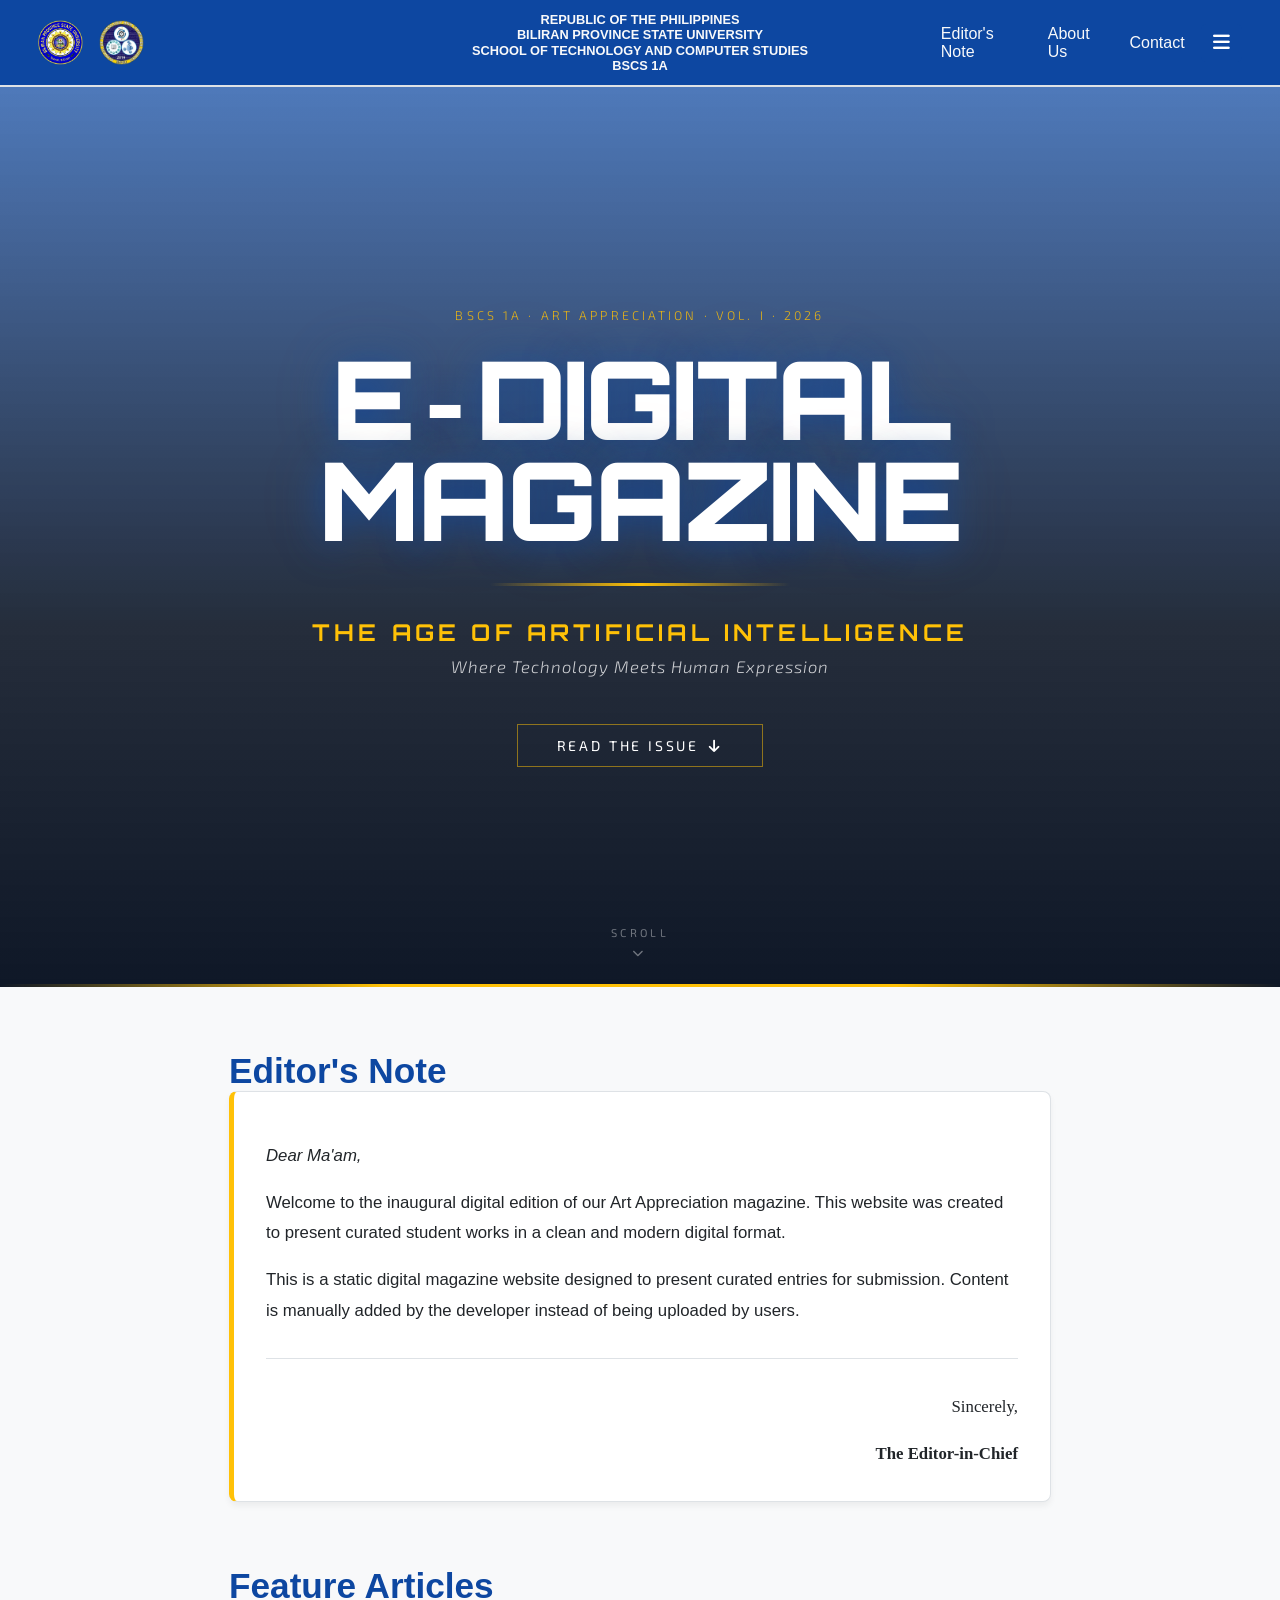
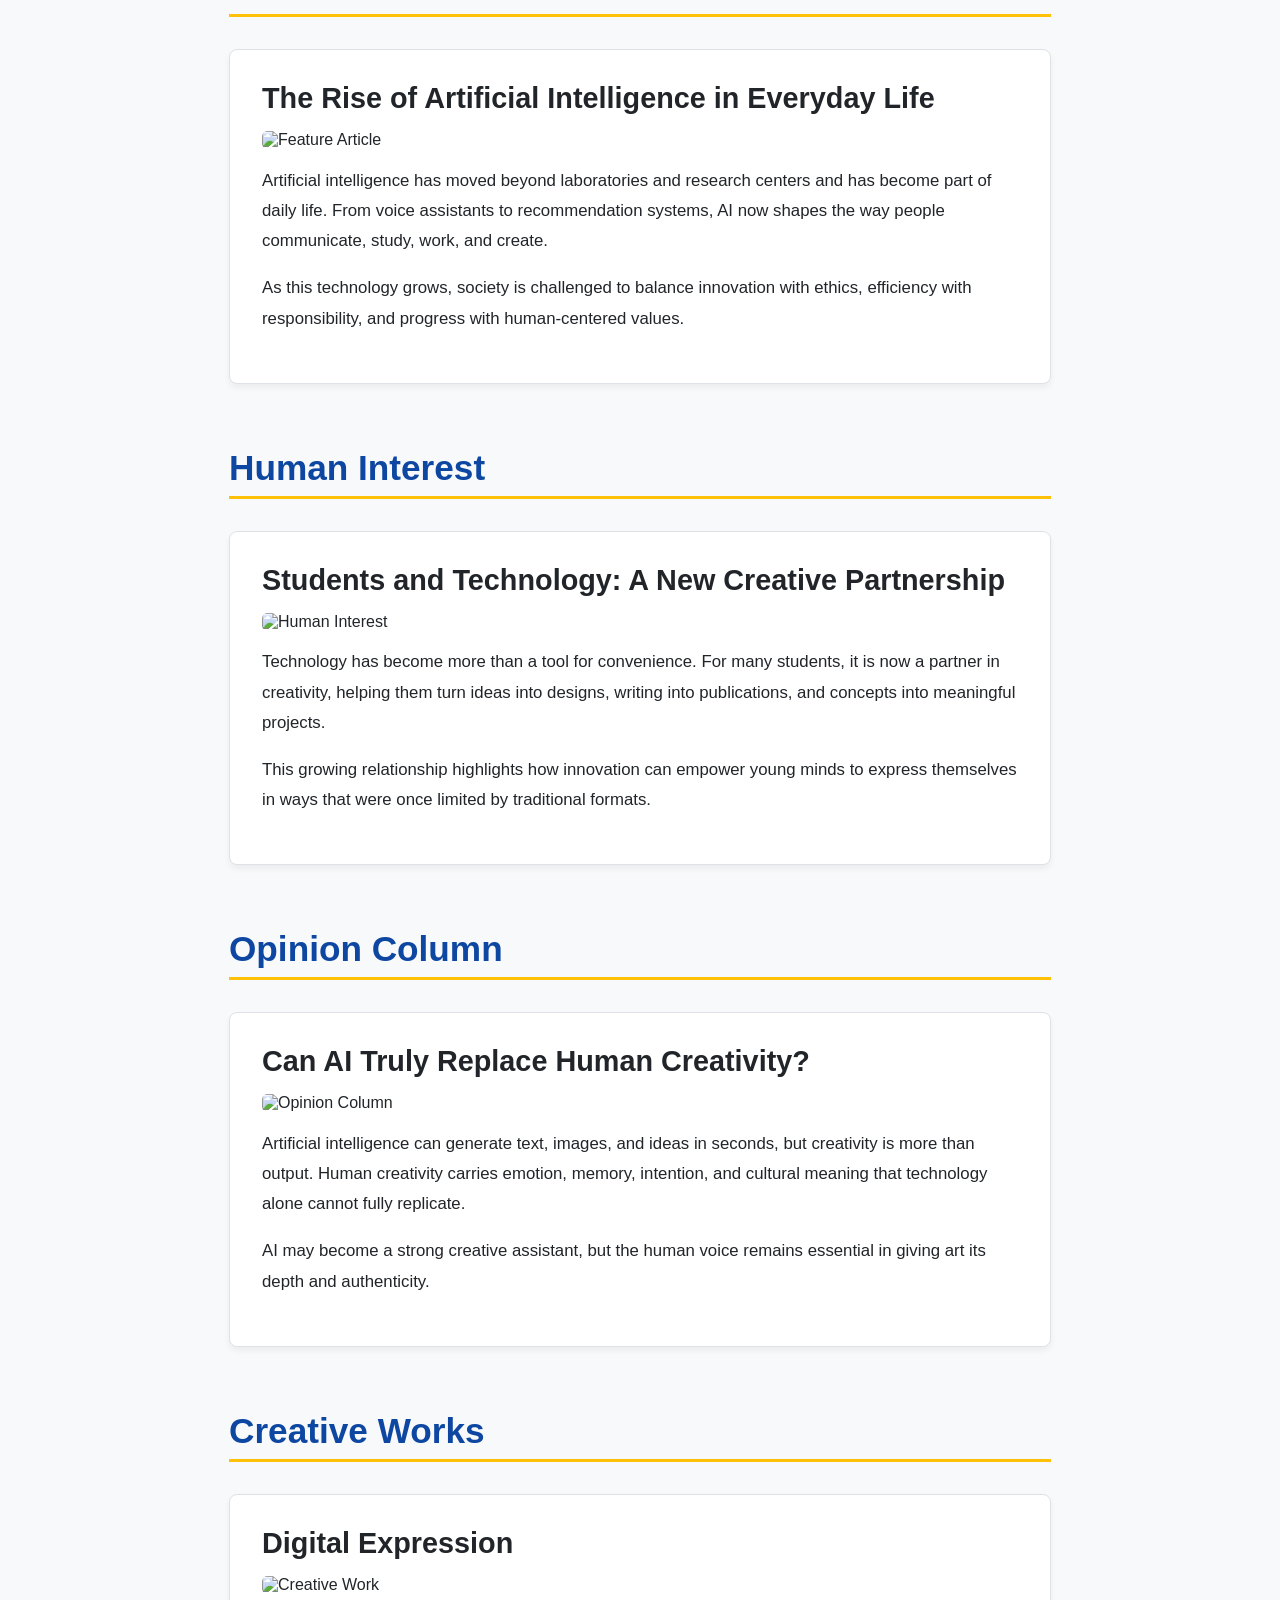
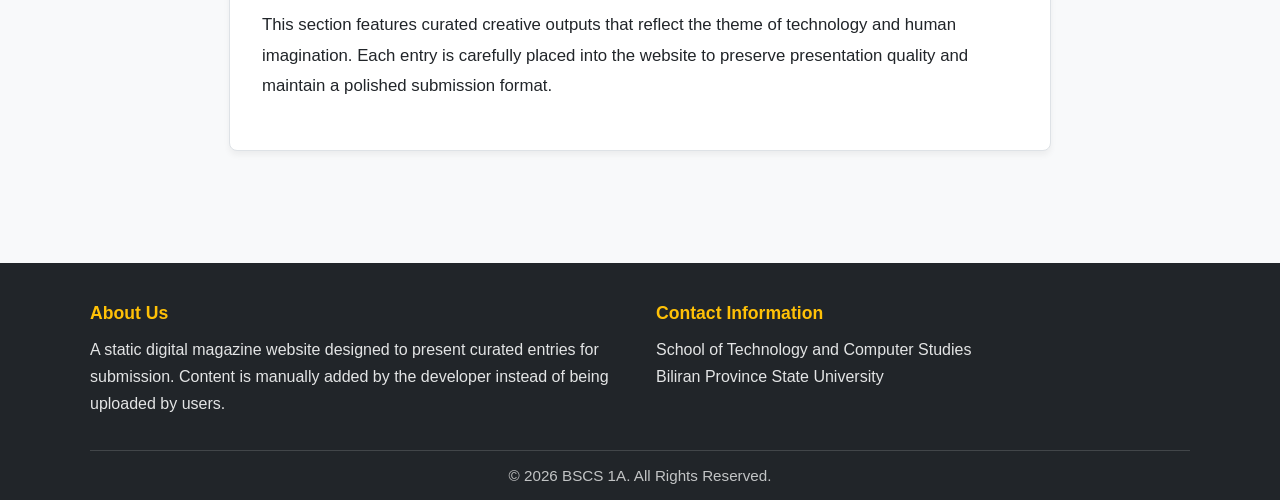
==== commit 6e37305b: "Fix a feature" ====
--- a/index.html
+++ b/index.html
@@ -5,11 +5,9 @@
     <meta name="viewport" content="width=device-width, initial-scale=1.0">
     <title>E-Digital Magazine</title>
 
-    <!-- Fonts and Icons -->
     <link rel="stylesheet" href="https://cdnjs.cloudflare.com/ajax/libs/font-awesome/6.0.0-beta3/css/all.min.css">
     <link rel="preconnect" href="https://fonts.googleapis.com">
     <link href="https://fonts.googleapis.com/css2?family=Orbitron:wght@700;900&family=Exo+2:ital,wght@0,300;0,400;1,300&display=swap" rel="stylesheet">
-
     <link rel="stylesheet" href="style.css">
 </head>
 <body>
@@ -43,6 +41,8 @@
                     <a href="#human-interest">Human Interest</a>
                     <a href="#opinion-column">Opinion / Column</a>
                     <a href="#creative-works">Creative Works</a>
+                    <a href="#about-us">About Us</a>
+                    <a href="#contact">Contact</a>
                 </div>
             </div>
         </div>
@@ -55,13 +55,13 @@
         <div class="hero-bottom-rule"></div>
 
         <div class="hero-content">
-            <p class="hero-label">BSCS 1A &nbsp;·&nbsp; Art Appreciation &nbsp;·&nbsp; Vol. I &nbsp;·&nbsp; 2026</p>
+            <p class="hero-label">BSCS 1A · Art Appreciation · Vol. I · 2026</p>
             <h1 class="hero-title">E&#8209;Digital<br>Magazine</h1>
             <div class="hero-rule"></div>
             <p class="hero-niche">The Age of Artificial Intelligence</p>
             <p class="hero-tagline">Where Technology Meets Human Expression</p>
             <a href="#editors-note" class="hero-cta">
-                Read the Issue &nbsp;<i class="fas fa-arrow-down"></i>
+                Read the Issue <i class="fas fa-arrow-down"></i>
             </a>
         </div>
 
@@ -78,7 +78,14 @@
             <article class="entry editorial-page">
                 <div class="entry-content">
                     <p><em>Dear Ma'am,</em></p>
-                    <p>Welcome to the inaugural digital edition of our Art Appreciation magazine.</p>
+                    <p>
+                        Welcome to the inaugural digital edition of our Art Appreciation magazine.
+                        This website was created to present curated student works in a clean and modern digital format.
+                    </p>
+                    <p>
+                        This is a static digital magazine website designed to present curated entries for submission.
+                        Content is manually added by the developer instead of being uploaded by users.
+                    </p>
                     <div class="editorial-signature">
                         <p>Sincerely,</p>
                         <strong>The Editor-in-Chief</strong>
@@ -91,18 +98,23 @@
         <section id="feature-articles" class="article-section">
             <div class="section-header">
                 <h2 class="section-title">Feature Articles</h2>
-                <button class="add-entry-btn" data-target="feature-articles">
-                    <i class="fas fa-plus"></i> Add Entry
-                </button>
-            </div>
-            <div class="entries-container">
-                <article class="entry">
-                    <h3 class="entry-title">Sample Feature</h3>
-                    <div class="entry-media">
-                        <img src="https://placehold.co/800x450/0D47A1/FFFFFF?text=Feature+Media" alt="Feature">
-                    </div>
-                    <div class="entry-content">
-                        <p>Content goes here.</p>
+            </div>
+
+            <div class="entries-container">
+                <article class="entry">
+                    <h3 class="entry-title">The Rise of Artificial Intelligence in Everyday Life</h3>
+                    <div class="entry-media">
+                        <img src="https://placehold.co/800x450/0D47A1/FFFFFF?text=Feature+Article" alt="Feature Article">
+                    </div>
+                    <div class="entry-content">
+                        <p>
+                            Artificial intelligence has moved beyond laboratories and research centers and has become part of daily life.
+                            From voice assistants to recommendation systems, AI now shapes the way people communicate, study, work, and create.
+                        </p>
+                        <p>
+                            As this technology grows, society is challenged to balance innovation with ethics, efficiency with responsibility,
+                            and progress with human-centered values.
+                        </p>
                     </div>
                 </article>
             </div>
@@ -112,18 +124,23 @@
         <section id="human-interest" class="article-section">
             <div class="section-header">
                 <h2 class="section-title">Human Interest</h2>
-                <button class="add-entry-btn" data-target="human-interest">
-                    <i class="fas fa-plus"></i> Add Entry
-                </button>
-            </div>
-            <div class="entries-container">
-                <article class="entry">
-                    <h3 class="entry-title">A Compelling Story</h3>
+            </div>
+
+            <div class="entries-container">
+                <article class="entry">
+                    <h3 class="entry-title">Students and Technology: A New Creative Partnership</h3>
                     <div class="entry-media">
                         <img src="https://placehold.co/800x450/004D40/FFFFFF?text=Human+Interest" alt="Human Interest">
                     </div>
                     <div class="entry-content">
-                        <p>Content goes here.</p>
+                        <p>
+                            Technology has become more than a tool for convenience. For many students, it is now a partner in creativity,
+                            helping them turn ideas into designs, writing into publications, and concepts into meaningful projects.
+                        </p>
+                        <p>
+                            This growing relationship highlights how innovation can empower young minds to express themselves in ways that were
+                            once limited by traditional formats.
+                        </p>
                     </div>
                 </article>
             </div>
@@ -133,18 +150,22 @@
         <section id="opinion-column" class="article-section">
             <div class="section-header">
                 <h2 class="section-title">Opinion Column</h2>
-                <button class="add-entry-btn" data-target="opinion-column">
-                    <i class="fas fa-plus"></i> Add Entry
-                </button>
-            </div>
-            <div class="entries-container">
-                <article class="entry">
-                    <h3 class="entry-title">Opinion Piece</h3>
-                    <div class="entry-media">
-                        <img src="https://placehold.co/800x450/212529/FFFFFF?text=Opinion+Media" alt="Opinion">
-                    </div>
-                    <div class="entry-content">
-                        <p>Content goes here.</p>
+            </div>
+
+            <div class="entries-container">
+                <article class="entry">
+                    <h3 class="entry-title">Can AI Truly Replace Human Creativity?</h3>
+                    <div class="entry-media">
+                        <img src="https://placehold.co/800x450/212529/FFFFFF?text=Opinion+Column" alt="Opinion Column">
+                    </div>
+                    <div class="entry-content">
+                        <p>
+                            Artificial intelligence can generate text, images, and ideas in seconds, but creativity is more than output.
+                            Human creativity carries emotion, memory, intention, and cultural meaning that technology alone cannot fully replicate.
+                        </p>
+                        <p>
+                            AI may become a strong creative assistant, but the human voice remains essential in giving art its depth and authenticity.
+                        </p>
                     </div>
                 </article>
             </div>
@@ -154,18 +175,19 @@
         <section id="creative-works" class="article-section">
             <div class="section-header">
                 <h2 class="section-title">Creative Works</h2>
-                <button class="add-entry-btn" data-target="creative-works">
-                    <i class="fas fa-plus"></i> Add Entry
-                </button>
-            </div>
-            <div class="entries-container">
-                <article class="entry">
-                    <h3 class="entry-title">Artwork Title</h3>
-                    <div class="entry-media">
-                        <img src="https://placehold.co/800x450/FFC107/000000?text=Creative+Work" alt="Creative">
-                    </div>
-                    <div class="entry-content">
-                        <p>Content goes here.</p>
+            </div>
+
+            <div class="entries-container">
+                <article class="entry">
+                    <h3 class="entry-title">Digital Expression</h3>
+                    <div class="entry-media">
+                        <img src="https://placehold.co/800x450/FFC107/000000?text=Creative+Work" alt="Creative Work">
+                    </div>
+                    <div class="entry-content">
+                        <p>
+                            This section features curated creative outputs that reflect the theme of technology and human imagination.
+                            Each entry is carefully placed into the website to preserve presentation quality and maintain a polished submission format.
+                        </p>
                     </div>
                 </article>
             </div>
@@ -176,7 +198,10 @@
         <div class="footer-content">
             <div id="about-us" class="footer-section">
                 <h4>About Us</h4>
-                <p>We are the BSCS 1A students, presenting our work for Art Appreciation. This digital magazine showcases our creativity and technical skills.</p>
+                <p>
+                    A static digital magazine website designed to present curated entries for submission.
+                    Content is manually added by the developer instead of being uploaded by users.
+                </p>
             </div>
 
             <div class="footer-section">
@@ -193,35 +218,6 @@
         </div>
     </footer>
 
-    <!-- UPLOAD MODAL -->
-    <div id="upload-modal" class="modal" role="dialog" aria-modal="true" aria-labelledby="upload-title">
-        <div class="modal-content">
-            <button type="button" class="close-modal" aria-label="Close modal">&times;</button>
-            <h2 id="upload-title">Submit New Entry</h2>
-
-            <form id="upload-form">
-                <input type="hidden" id="target-section-id">
-
-                <div class="form-group">
-                    <label for="entry-title">Entry Title</label>
-                    <input type="text" id="entry-title" required placeholder="Enter a catchy title...">
-                </div>
-
-                <div class="form-group">
-                    <label for="entry-image">Photojournalist Image</label>
-                    <input type="file" id="entry-image" accept="image/*" required>
-                </div>
-
-                <div class="form-group">
-                    <label for="entry-text">Article Content</label>
-                    <textarea id="entry-text" rows="6" required placeholder="Write your article here..."></textarea>
-                </div>
-
-                <button type="submit" class="submit-btn">Publish Entry</button>
-            </form>
-        </div>
-    </div>
-
     <script src="script.js"></script>
 </body>
 </html>
--- a/style.css
+++ b/style.css
@@ -1,4 +1,3 @@
-/* --- Variables & Base --- */
 :root {
     --deep-blue: #0D47A1;
     --forest-green: #004D40;
@@ -25,7 +24,7 @@
     color: var(--dark-charcoal);
 }
 
-/* --- Header --- */
+/* Header */
 header {
     display: flex;
     justify-content: space-between;
@@ -127,7 +126,7 @@
     display: block;
 }
 
-/* --- Hero Intro Section --- */
+/* Hero */
 #hero-intro {
     position: relative;
     width: 100%;
@@ -142,7 +141,7 @@
 #hero-intro .hero-bg {
     position: absolute;
     inset: 0;
-    background-image: url('https://images.unsplash.com/photo-1620712943543-bcc4688e7485?w=1920&auto=format&fit=crop&q=80');
+    background-image: url("https://images.unsplash.com/photo-1620712943543-bcc4688e7485?w=1920&auto=format&fit=crop&q=80");
     background-size: cover;
     background-position: center;
     animation: heroBgZoom 12s ease-out both;
@@ -185,11 +184,11 @@
 }
 
 .hero-label {
-    font-family: 'Exo 2', sans-serif;
+    font-family: "Exo 2", sans-serif;
     font-weight: 300;
     font-size: clamp(0.6rem, 1.4vw, 0.78rem);
-    letter-spacing: 0.42em;
-    color: rgba(255, 193, 7, 0.8);
+    letter-spacing: 0.25em;
+    color: rgba(255, 193, 7, 0.85);
     text-transform: uppercase;
     margin: 0 0 1.6rem 0;
     opacity: 0;
@@ -197,7 +196,7 @@
 }
 
 .hero-title {
-    font-family: 'Orbitron', monospace;
+    font-family: "Orbitron", monospace;
     font-weight: 900;
     font-size: clamp(2.8rem, 8.5vw, 7rem);
     line-height: 0.93;
@@ -219,10 +218,10 @@
 }
 
 .hero-niche {
-    font-family: 'Orbitron', monospace;
+    font-family: "Orbitron", monospace;
     font-weight: 700;
     font-size: clamp(0.85rem, 2.6vw, 1.45rem);
-    letter-spacing: 0.22em;
+    letter-spacing: 0.18em;
     color: var(--gold);
     text-transform: uppercase;
     margin: 0 0 0.6rem 0;
@@ -231,11 +230,11 @@
 }
 
 .hero-tagline {
-    font-family: 'Exo 2', sans-serif;
+    font-family: "Exo 2", sans-serif;
     font-style: italic;
     font-weight: 300;
     font-size: clamp(0.8rem, 1.9vw, 1.05rem);
-    color: rgba(248, 249, 250, 0.75);
+    color: rgba(248, 249, 250, 0.78);
     margin: 0 0 3rem 0;
     letter-spacing: 0.06em;
     opacity: 0;
@@ -247,10 +246,10 @@
     align-items: center;
     gap: 0.65rem;
     text-decoration: none;
-    font-family: 'Exo 2', sans-serif;
+    font-family: "Exo 2", sans-serif;
     font-weight: 400;
     font-size: clamp(0.75rem, 1.5vw, 0.88rem);
-    letter-spacing: 0.25em;
+    letter-spacing: 0.2em;
     text-transform: uppercase;
     color: var(--white);
     border: 1px solid rgba(255, 193, 7, 0.5);
@@ -263,7 +262,7 @@
 }
 
 .hero-cta::before {
-    content: '';
+    content: "";
     position: absolute;
     inset: 0;
     background: rgba(255, 193, 7, 0.12);
@@ -291,7 +290,7 @@
     font-size: 0.7rem;
     letter-spacing: 0.3em;
     text-transform: uppercase;
-    font-family: 'Exo 2', sans-serif;
+    font-family: "Exo 2", sans-serif;
     display: flex;
     flex-direction: column;
     align-items: center;
@@ -307,18 +306,31 @@
 
 /* Animations */
 @keyframes heroBgZoom {
-    from { transform: scale(1.07); }
-    to { transform: scale(1); }
+    from {
+        transform: scale(1.07);
+    }
+    to {
+        transform: scale(1);
+    }
 }
 
 @keyframes heroRuleExpand {
-    from { width: 0; }
-    to { width: clamp(100px, 28vw, 300px); }
+    from {
+        width: 0;
+    }
+    to {
+        width: clamp(100px, 28vw, 300px);
+    }
 }
 
 @keyframes ctaBounce {
-    0%, 100% { transform: translateY(0); }
-    50% { transform: translateY(6px); }
+    0%,
+    100% {
+        transform: translateY(0);
+    }
+    50% {
+        transform: translateY(6px);
+    }
 }
 
 @keyframes fadeUp {
@@ -333,14 +345,18 @@
 }
 
 @keyframes fadeIn {
-    from { opacity: 0; }
-    to { opacity: 1; }
-}
-
-/* --- Main Content --- */
+    from {
+        opacity: 0;
+    }
+    to {
+        opacity: 1;
+    }
+}
+
+/* Main */
 main {
     padding: 2rem 5%;
-    max-width: 900px;
+    max-width: 950px;
     margin: 0 auto;
 }
 
@@ -364,22 +380,6 @@
     font-size: 2.2rem;
     color: var(--deep-blue);
     margin: 0;
-}
-
-/* Add Entry Button */
-.add-entry-btn {
-    background-color: var(--gold);
-    color: var(--dark-charcoal);
-    border: none;
-    padding: 0.5rem 1rem;
-    font-weight: bold;
-    border-radius: 4px;
-    cursor: pointer;
-    transition: background 0.3s ease;
-}
-
-.add-entry-btn:hover {
-    background-color: #e0a800;
 }
 
 .entry {
@@ -412,12 +412,11 @@
 }
 
 .entry-content {
-    font-size: 1.1rem;
-    line-height: 1.7;
+    font-size: 1.05rem;
+    line-height: 1.8;
     margin-top: 1rem;
 }
 
-/* Editorial Page */
 .editorial-page {
     border-left: 5px solid var(--gold);
 }
@@ -430,7 +429,7 @@
     font-family: serif;
 }
 
-/* --- Footer --- */
+/* Footer */
 footer {
     background-color: var(--dark-charcoal);
     color: var(--off-white);
@@ -469,90 +468,7 @@
     color: rgba(248, 249, 250, 0.75);
 }
 
-/* --- Modal --- */
-.modal {
-    display: none;
-    position: fixed;
-    inset: 0;
-    z-index: 2000;
-    background-color: rgba(0, 0, 0, 0.65);
-    align-items: center;
-    justify-content: center;
-    padding: 1rem;
-}
-
-.modal-content {
-    position: relative;
-    background: var(--white);
-    width: 100%;
-    max-width: 600px;
-    border-radius: 10px;
-    padding: 2rem;
-    box-shadow: 0 12px 30px rgba(0, 0, 0, 0.2);
-    animation: fadeUp 0.3s ease;
-    max-height: 90vh;
-    overflow-y: auto;
-}
-
-.close-modal {
-    position: absolute;
-    top: 0.75rem;
-    right: 1rem;
-    background: transparent;
-    border: none;
-    font-size: 2rem;
-    line-height: 1;
-    cursor: pointer;
-    color: #666;
-}
-
-.close-modal:hover {
-    color: var(--dark-charcoal);
-}
-
-.form-group {
-    margin-bottom: 1.25rem;
-}
-
-.form-group label {
-    display: block;
-    font-weight: 600;
-    margin-bottom: 0.5rem;
-}
-
-.form-group input[type="text"],
-.form-group input[type="file"],
-.form-group textarea {
-    width: 100%;
-    padding: 0.8rem 0.9rem;
-    border: 1px solid #ced4da;
-    border-radius: 6px;
-    font: inherit;
-    background: #fff;
-}
-
-.form-group textarea {
-    resize: vertical;
-    min-height: 140px;
-}
-
-.submit-btn {
-    background-color: var(--deep-blue);
-    color: var(--white);
-    border: none;
-    padding: 0.85rem 1.25rem;
-    border-radius: 6px;
-    cursor: pointer;
-    font-weight: 600;
-    width: 100%;
-    transition: background-color 0.2s ease;
-}
-
-.submit-btn:hover {
-    background-color: #0b3c8a;
-}
-
-/* --- Responsive --- */
+/* Responsive */
 @media (max-width: 900px) {
     header {
         gap: 1rem;
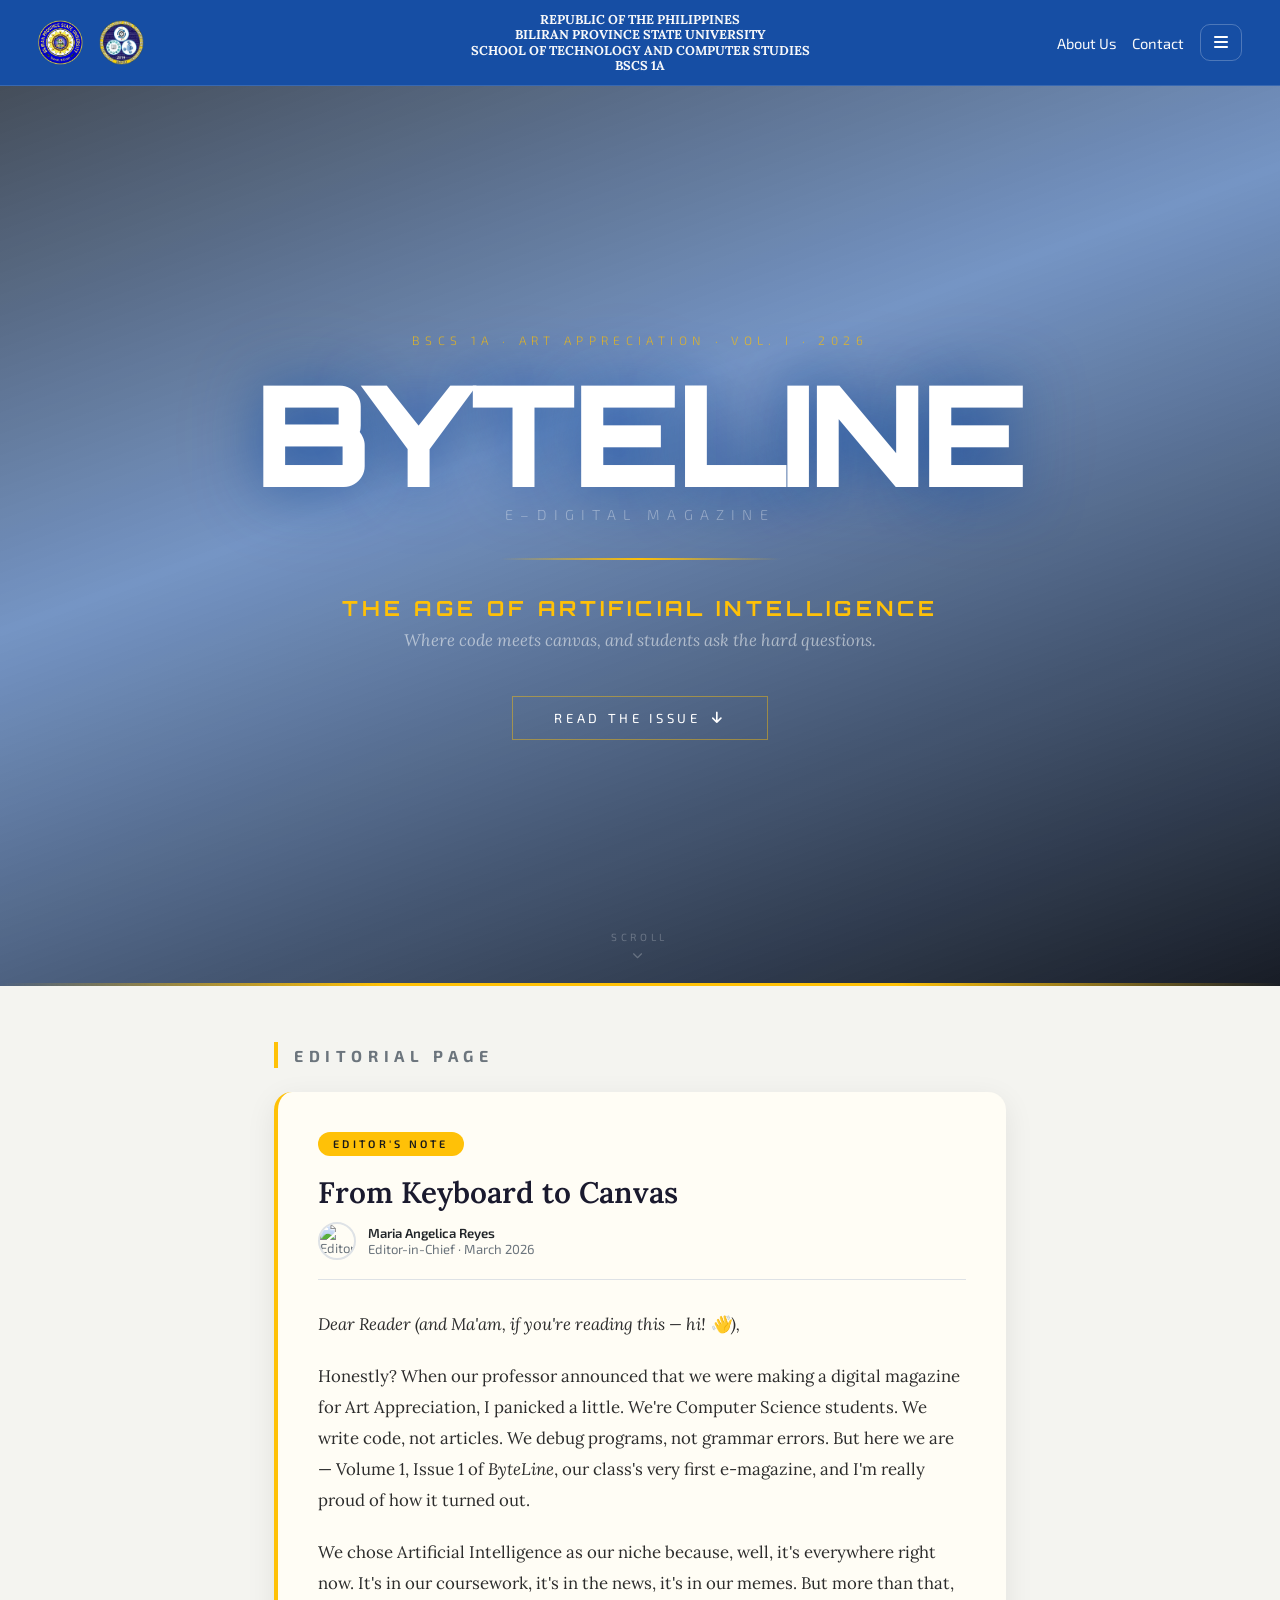
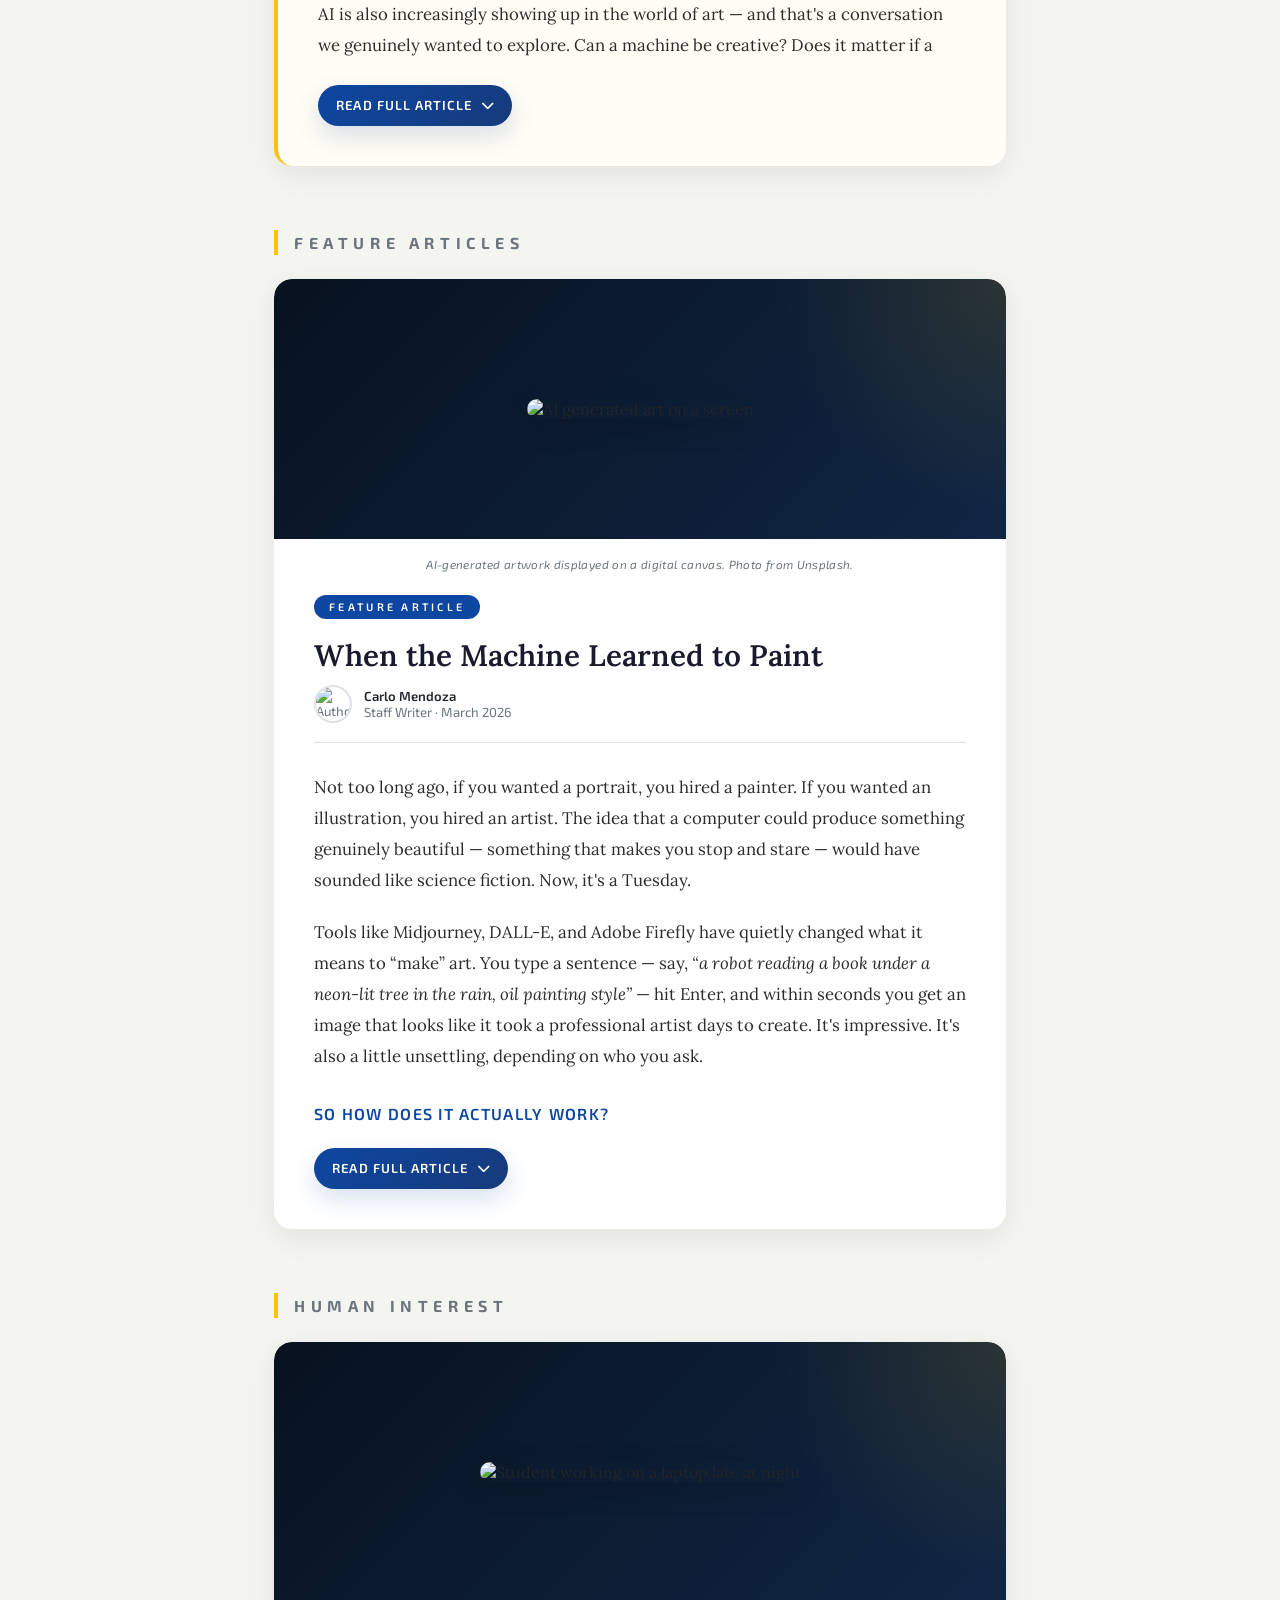
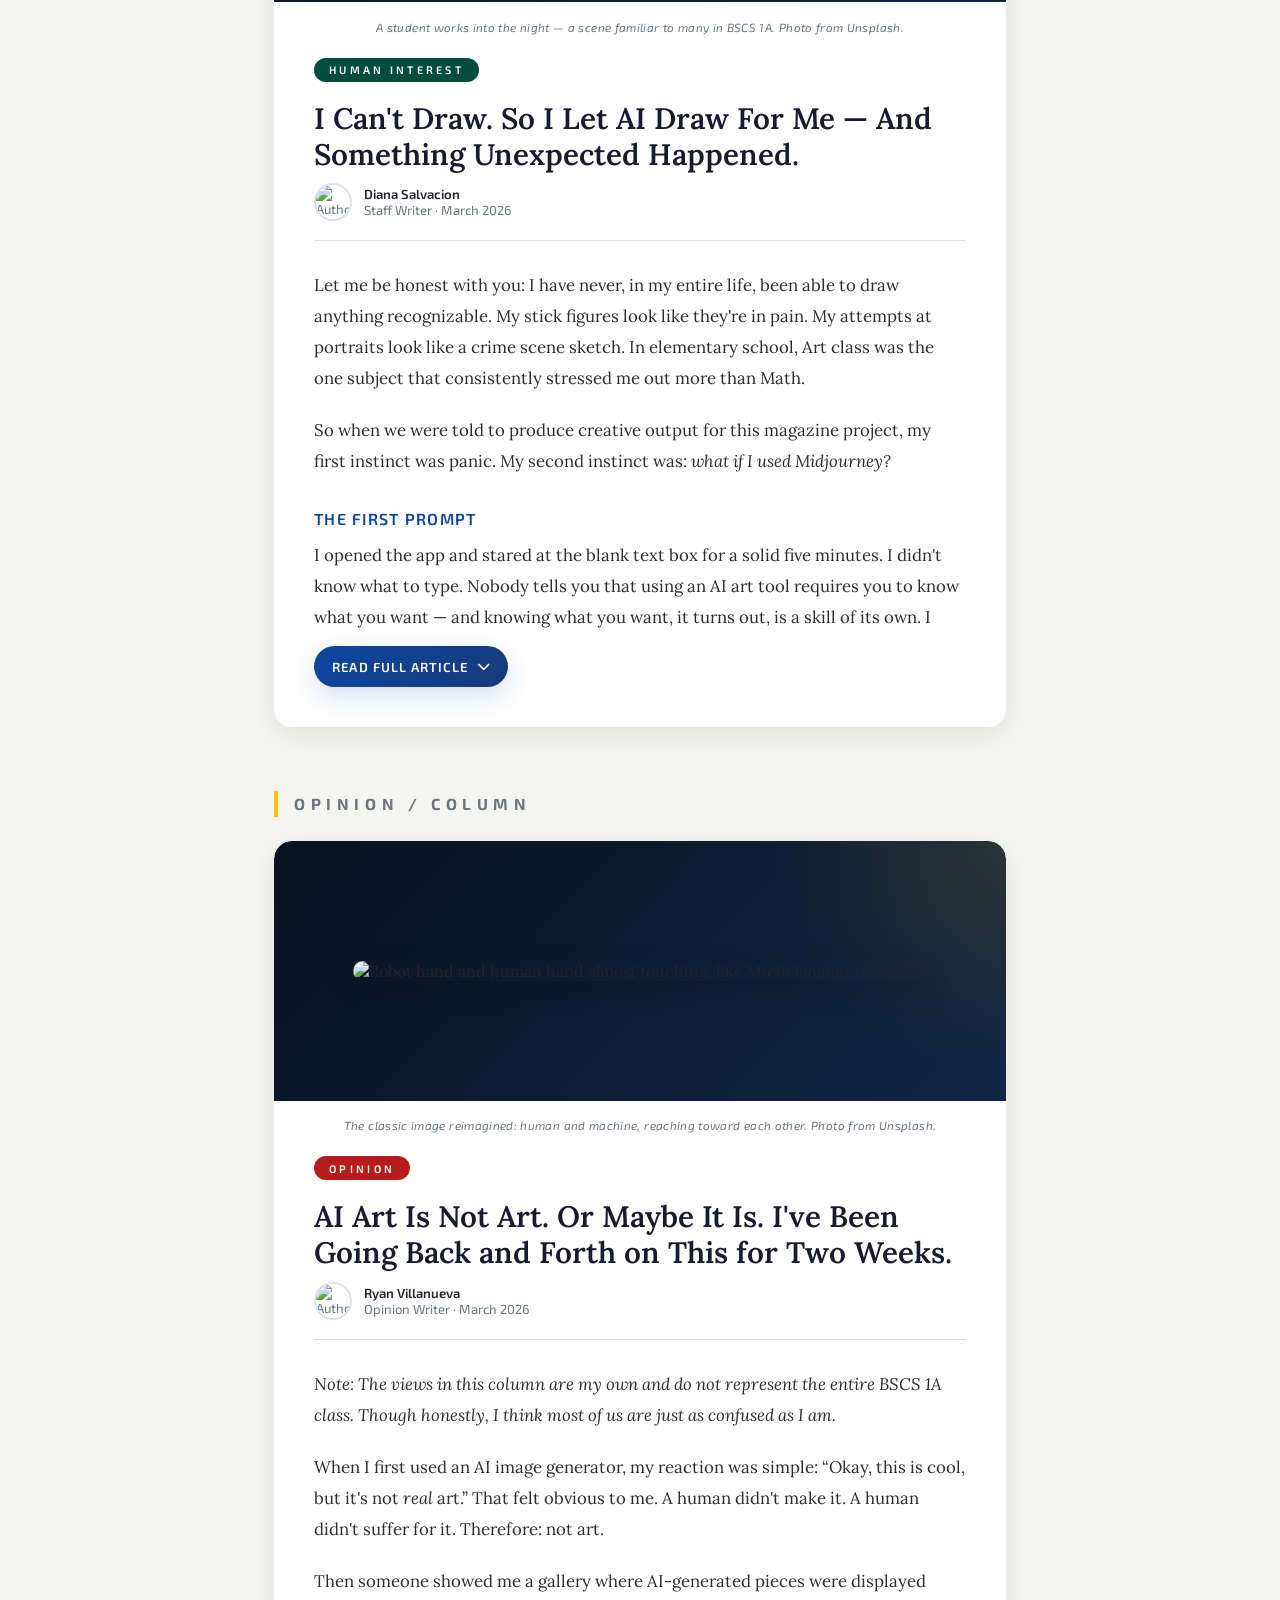
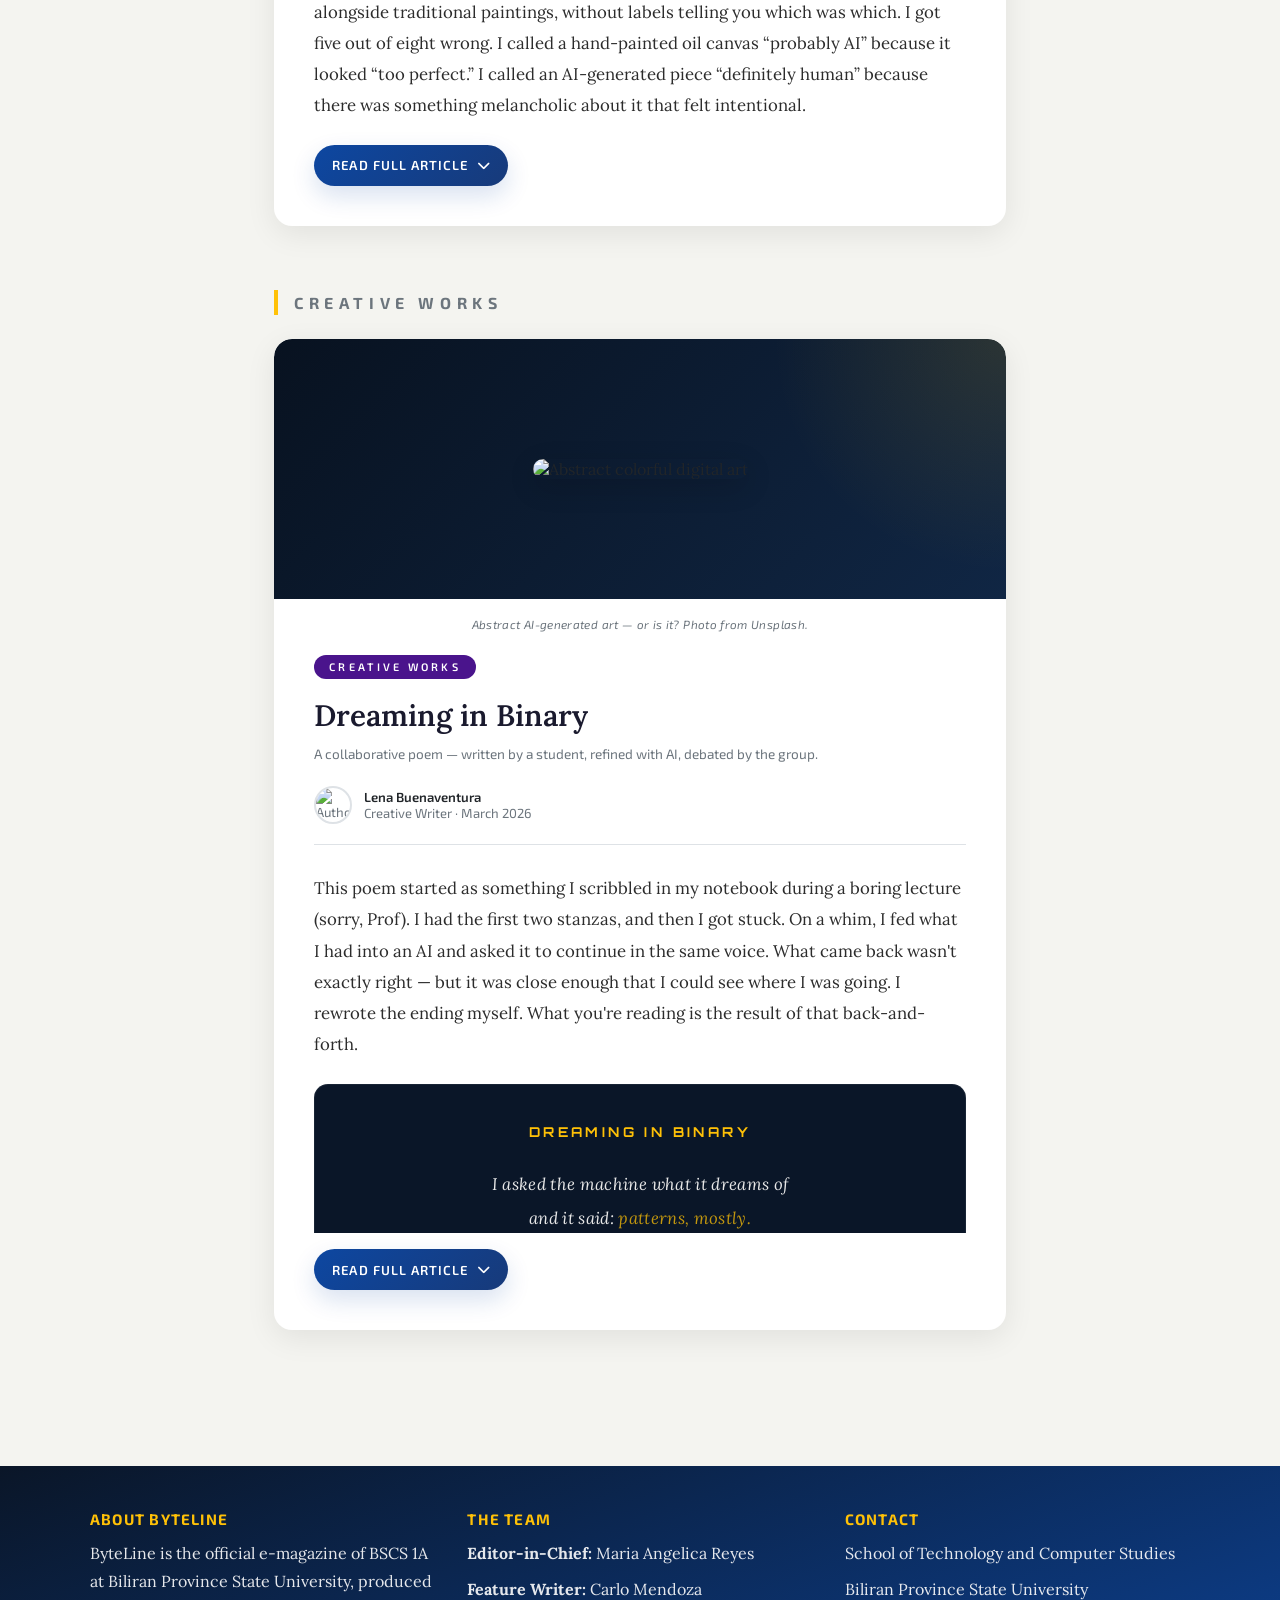
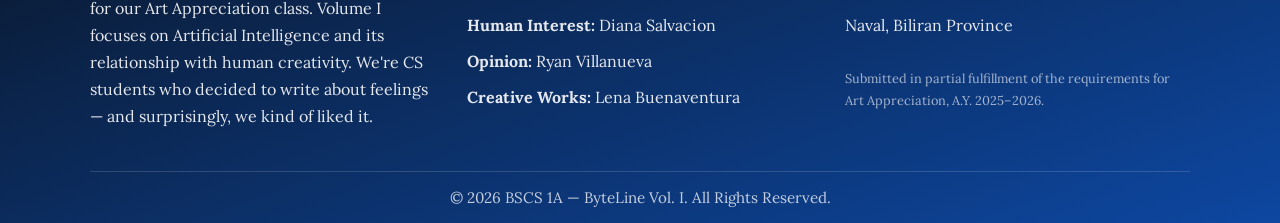
==== commit 084fa19f: "fix the design" ====
--- a/index.html
+++ b/index.html
@@ -3,14 +3,16 @@
 <head>
     <meta charset="UTF-8">
     <meta name="viewport" content="width=device-width, initial-scale=1.0">
-    <title>E-Digital Magazine</title>
+    <title>ByteLine — E-Digital Magazine | BSCS 1A</title>
 
     <link rel="stylesheet" href="https://cdnjs.cloudflare.com/ajax/libs/font-awesome/6.0.0-beta3/css/all.min.css">
     <link rel="preconnect" href="https://fonts.googleapis.com">
-    <link href="https://fonts.googleapis.com/css2?family=Orbitron:wght@700;900&family=Exo+2:ital,wght@0,300;0,400;1,300&display=swap" rel="stylesheet">
+    <link href="https://fonts.googleapis.com/css2?family=Orbitron:wght@700;900&family=Exo+2:ital,wght@0,300;0,400;0,600;1,300;1,400&family=Lora:ital,wght@0,400;0,600;1,400&display=swap" rel="stylesheet">
     <link rel="stylesheet" href="style.css">
 </head>
 <body>
+
+    <!-- ==================== HEADER ==================== -->
     <header>
         <div class="header-part" id="header-logos">
             <img src="bipsu.png" alt="BiPSU Logo" class="logo">
@@ -27,7 +29,6 @@
         </div>
 
         <div class="header-part" id="header-nav">
-            <a href="#editors-note" class="nav-link hide-mobile">Editor's Note</a>
             <a href="#about-us" class="nav-link hide-mobile">About Us</a>
             <a href="#contact" class="nav-link hide-mobile">Contact</a>
 
@@ -35,20 +36,19 @@
                 <button id="nav-toggle" class="nav-icon-btn" aria-label="Toggle navigation menu">
                     <i class="fas fa-bars"></i>
                 </button>
+
                 <div id="dropdown-menu" class="dropdown-content">
                     <a href="#editors-note">Editorial Page</a>
                     <a href="#feature-articles">Feature Articles</a>
                     <a href="#human-interest">Human Interest</a>
                     <a href="#opinion-column">Opinion / Column</a>
                     <a href="#creative-works">Creative Works</a>
-                    <a href="#about-us">About Us</a>
-                    <a href="#contact">Contact</a>
                 </div>
             </div>
         </div>
     </header>
 
-    <!-- HERO INTRO SECTION -->
+    <!-- ==================== HERO ==================== -->
     <section id="hero-intro">
         <div class="hero-bg"></div>
         <div class="hero-overlay"></div>
@@ -56,10 +56,11 @@
 
         <div class="hero-content">
             <p class="hero-label">BSCS 1A · Art Appreciation · Vol. I · 2026</p>
-            <h1 class="hero-title">E&#8209;Digital<br>Magazine</h1>
+            <h1 class="hero-mag-name">ByteLine</h1>
+            <p class="hero-mag-sub">E–Digital Magazine</p>
             <div class="hero-rule"></div>
             <p class="hero-niche">The Age of Artificial Intelligence</p>
-            <p class="hero-tagline">Where Technology Meets Human Expression</p>
+            <p class="hero-tagline">Where code meets canvas, and students ask the hard questions.</p>
             <a href="#editors-note" class="hero-cta">
                 Read the Issue <i class="fas fa-arrow-down"></i>
             </a>
@@ -71,150 +72,335 @@
         </div>
     </section>
 
+    <!-- ==================== MAIN ==================== -->
     <main>
-        <!-- EDITORIAL SECTION -->
+
+        <!-- ===== EDITOR'S NOTE ===== -->
         <section id="editors-note" class="article-section">
-            <h2 class="section-title">Editor's Note</h2>
-            <article class="entry editorial-page">
-                <div class="entry-content">
-                    <p><em>Dear Ma'am,</em></p>
-                    <p>
-                        Welcome to the inaugural digital edition of our Art Appreciation magazine.
-                        This website was created to present curated student works in a clean and modern digital format.
-                    </p>
-                    <p>
-                        This is a static digital magazine website designed to present curated entries for submission.
-                        Content is manually added by the developer instead of being uploaded by users.
-                    </p>
-                    <div class="editorial-signature">
-                        <p>Sincerely,</p>
-                        <strong>The Editor-in-Chief</strong>
-                    </div>
-                </div>
+            <h2 class="section-title">Editorial Page</h2>
+
+            <article class="entry editorial-page reveal">
+                <span class="section-tag tag-editorial">Editor's Note</span>
+                <h3 class="entry-title">From Keyboard to Canvas</h3>
+
+                <div class="byline">
+                    <img src="https://api.dicebear.com/7.x/avataaars/svg?seed=editor&backgroundColor=b6e3f4" alt="Editor" class="byline-avatar">
+                    <div>
+                        <strong>Maria Angelica Reyes</strong>
+                        <span>Editor-in-Chief · March 2026</span>
+                    </div>
+                </div>
+
+                <div class="collapsible-content">
+                    <div class="article-text">
+                        <div class="entry-content">
+                            <p class="editorial-greeting">Dear Reader (and Ma'am, if you're reading this — hi! 👋),</p>
+
+                            <p>Honestly? When our professor announced that we were making a digital magazine for Art Appreciation, I panicked a little. We're Computer Science students. We write code, not articles. We debug programs, not grammar errors. But here we are — Volume 1, Issue 1 of <em>ByteLine</em>, our class's very first e-magazine, and I'm really proud of how it turned out.</p>
+
+                            <p>We chose Artificial Intelligence as our niche because, well, it's everywhere right now. It's in our coursework, it's in the news, it's in our memes. But more than that, AI is also increasingly showing up in the world of art — and that's a conversation we genuinely wanted to explore. Can a machine be creative? Does it matter if a painting was made by a human or an algorithm? We don't have all the answers (we're freshmen, after all), but we tried our best to ask the right questions.</p>
+
+                            <p>This issue features a look at AI art generators, a personal story from one of our own classmates, an opinion piece that might make you think twice, and even a poem — yes, a poem, written with a little help from AI. We hope you enjoy reading it as much as we enjoyed putting it together.</p>
+
+                            <p>To my groupmates who stayed up late writing and editing: thank you. To everyone who said “CS students can't make a good magazine” — well, we hope this changes your mind.</p>
+
+                            <div class="editorial-signature">
+                                <p>Sincerely,</p>
+                                <strong>Maria Angelica Reyes — Editor-in-Chief, ByteLine Vol. I</strong>
+                            </div>
+                        </div>
+                    </div>
+                    <div class="content-fade"></div>
+                </div>
+
+                <button class="read-more-btn" type="button" aria-expanded="false">
+                    <span class="btn-text">Read full article</span>
+                    <i class="fas fa-chevron-down"></i>
+                </button>
             </article>
         </section>
 
-        <!-- FEATURE ARTICLES -->
+        <!-- ===== FEATURE ARTICLE ===== -->
         <section id="feature-articles" class="article-section">
-            <div class="section-header">
-                <h2 class="section-title">Feature Articles</h2>
-            </div>
-
-            <div class="entries-container">
-                <article class="entry">
-                    <h3 class="entry-title">The Rise of Artificial Intelligence in Everyday Life</h3>
-                    <div class="entry-media">
-                        <img src="https://placehold.co/800x450/0D47A1/FFFFFF?text=Feature+Article" alt="Feature Article">
-                    </div>
-                    <div class="entry-content">
-                        <p>
-                            Artificial intelligence has moved beyond laboratories and research centers and has become part of daily life.
-                            From voice assistants to recommendation systems, AI now shapes the way people communicate, study, work, and create.
-                        </p>
-                        <p>
-                            As this technology grows, society is challenged to balance innovation with ethics, efficiency with responsibility,
-                            and progress with human-centered values.
-                        </p>
-                    </div>
-                </article>
-            </div>
+            <h2 class="section-title">Feature Articles</h2>
+
+            <article class="entry reveal">
+                <figure class="entry-media flexible-media">
+                    <img src="https://images.unsplash.com/photo-1686191128892-3b37add4c844?w=900&auto=format&fit=crop&q=80" alt="AI generated art on a screen">
+                </figure>
+                <p class="caption">AI-generated artwork displayed on a digital canvas. Photo from Unsplash.</p>
+
+                <span class="section-tag tag-feature">Feature Article</span>
+                <h3 class="entry-title">When the Machine Learned to Paint</h3>
+
+                <div class="byline">
+                    <img src="https://api.dicebear.com/7.x/avataaars/svg?seed=carlo&backgroundColor=ffdfbf" alt="Author" class="byline-avatar">
+                    <div>
+                        <strong>Carlo Mendoza</strong>
+                        <span>Staff Writer · March 2026</span>
+                    </div>
+                </div>
+
+                <div class="collapsible-content">
+                    <div class="article-text">
+                        <div class="entry-content">
+                            <p>Not too long ago, if you wanted a portrait, you hired a painter. If you wanted an illustration, you hired an artist. The idea that a computer could produce something genuinely beautiful — something that makes you stop and stare — would have sounded like science fiction. Now, it's a Tuesday.</p>
+
+                            <p>Tools like Midjourney, DALL-E, and Adobe Firefly have quietly changed what it means to “make” art. You type a sentence — say, <em>“a robot reading a book under a neon-lit tree in the rain, oil painting style”</em> — hit Enter, and within seconds you get an image that looks like it took a professional artist days to create. It's impressive. It's also a little unsettling, depending on who you ask.</p>
+
+                            <h4>So how does it actually work?</h4>
+                            <p>At a simplified level, AI image generators are trained on enormous datasets of existing images and their descriptions. They learn patterns — what “sadness” looks like visually, how “impressionist” brushstrokes behave, what makes a face look human. When you give the AI a prompt, it doesn't search a library; it <em>generates</em> something new by predicting what pixels should go where, based on everything it's learned. It's pattern recognition at an almost incomprehensible scale.</p>
+
+                            <div class="pull-quote">
+                                <p>“The AI doesn't imagine. It predicts. But sometimes, the result of prediction looks exactly like imagination.”</p>
+                            </div>
+
+                            <h4>The art world's reaction</h4>
+                            <p>To say the reaction from artists has been mixed is an understatement. Many traditional and digital artists feel threatened — and understandably so. Their work was used to train these models, often without consent or compensation. There are ongoing lawsuits about this exact issue. On the other hand, some artists have embraced AI as just another tool, like Photoshop or a camera — a way to speed up their workflow or explore ideas faster than ever before.</p>
+
+                            <p>What's interesting is that in the Philippines, AI-generated art has started appearing in local online communities, student projects, and even small businesses that can't afford to hire designers. For students like us — CS students who aren't trained artists — tools like these suddenly make creativity more accessible. Whether that's a good thing or not is still up for debate.</p>
+
+                            <h4>What does this mean for art?</h4>
+                            <p>Art has always evolved with technology. Photography didn't kill painting. Movies didn't kill theater. The printing press didn't kill handwritten manuscripts — it just changed what we value about them. Maybe AI art is the next step in that evolution. Or maybe it's different this time, because unlike a camera or a printing press, AI doesn't just help humans make art — it makes art on its own.</p>
+
+                            <p>That question — whether something without feelings, experiences, or intent can truly <em>create</em> — is one we're probably going to be debating for a very long time. And honestly? We think that's exactly what makes it worth writing about.</p>
+                        </div>
+                    </div>
+                    <div class="content-fade"></div>
+                </div>
+
+                <button class="read-more-btn" type="button" aria-expanded="false">
+                    <span class="btn-text">Read full article</span>
+                    <i class="fas fa-chevron-down"></i>
+                </button>
+            </article>
         </section>
 
-        <!-- HUMAN INTEREST -->
+        <!-- ===== HUMAN INTEREST ===== -->
         <section id="human-interest" class="article-section">
-            <div class="section-header">
-                <h2 class="section-title">Human Interest</h2>
-            </div>
-
-            <div class="entries-container">
-                <article class="entry">
-                    <h3 class="entry-title">Students and Technology: A New Creative Partnership</h3>
-                    <div class="entry-media">
-                        <img src="https://placehold.co/800x450/004D40/FFFFFF?text=Human+Interest" alt="Human Interest">
-                    </div>
-                    <div class="entry-content">
-                        <p>
-                            Technology has become more than a tool for convenience. For many students, it is now a partner in creativity,
-                            helping them turn ideas into designs, writing into publications, and concepts into meaningful projects.
-                        </p>
-                        <p>
-                            This growing relationship highlights how innovation can empower young minds to express themselves in ways that were
-                            once limited by traditional formats.
-                        </p>
-                    </div>
-                </article>
-            </div>
+            <h2 class="section-title">Human Interest</h2>
+
+            <article class="entry reveal">
+                <figure class="entry-media flexible-media">
+                    <img src="https://images.unsplash.com/photo-1581091226825-a6a2a5aee158?w=900&auto=format&fit=crop&q=80" alt="Student working on a laptop late at night">
+                </figure>
+                <p class="caption">A student works into the night — a scene familiar to many in BSCS 1A. Photo from Unsplash.</p>
+
+                <span class="section-tag tag-human">Human Interest</span>
+                <h3 class="entry-title">I Can't Draw. So I Let AI Draw For Me — And Something Unexpected Happened.</h3>
+
+                <div class="byline">
+                    <img src="https://api.dicebear.com/7.x/avataaars/svg?seed=diana&backgroundColor=d1f4d4" alt="Author" class="byline-avatar">
+                    <div>
+                        <strong>Diana Salvacion</strong>
+                        <span>Staff Writer · March 2026</span>
+                    </div>
+                </div>
+
+                <div class="collapsible-content">
+                    <div class="article-text">
+                        <div class="entry-content">
+                            <p>Let me be honest with you: I have never, in my entire life, been able to draw anything recognizable. My stick figures look like they're in pain. My attempts at portraits look like a crime scene sketch. In elementary school, Art class was the one subject that consistently stressed me out more than Math.</p>
+
+                            <p>So when we were told to produce creative output for this magazine project, my first instinct was panic. My second instinct was: <em>what if I used Midjourney?</em></p>
+
+                            <h4>The first prompt</h4>
+                            <p>I opened the app and stared at the blank text box for a solid five minutes. I didn't know what to type. Nobody tells you that using an AI art tool requires you to know what you want — and knowing what you want, it turns out, is a skill of its own. I ended up typing: <em>“a girl sitting alone in a library full of glowing screens, surrounded by floating code, watercolor style.”</em> It was basically just describing how I feel during finals week.</p>
+
+                            <p>The image that came out stopped me mid-breath. It wasn't perfect — the hands were weird, because AI-generated hands are always a little unsettling — but the atmosphere was exactly right. The blue glow, the loneliness, the beauty of it despite the chaos. I looked at it for a long time.</p>
+
+                            <div class="pull-quote">
+                                <p>“I didn't make the image. But I made the feeling behind it. And I think that counts for something.”</p>
+                            </div>
+
+                            <h4>What I actually learned</h4>
+                            <p>Over the next few days, I kept going back. I generated maybe thirty images for this project — retrying, adjusting, describing things more specifically. At some point I realized I was spending more time thinking about what I wanted to <em>express</em> than I was thinking about the tool. The AI was just the brush. I was still the one deciding what to paint.</p>
+
+                            <p>I talked to a few of my classmates about this, and most of them felt the same way. Using AI art didn't make us feel like lazy cheaters — it made us feel like we could finally communicate something visual without being limited by our lack of technical skill. One of my groupmates, who's been playing with digital art for years, said it best: “It's like having a superpower, but you still have to know what to do with it.”</p>
+
+                            <h4>The unexpected part</h4>
+                            <p>Here's what I didn't expect: using AI art tools made me want to learn how to actually draw. Not because the AI was bad — but because seeing so many images made me want to understand <em>why</em> some of them were beautiful. I started watching YouTube tutorials on composition and color theory. I bought a cheap sketchbook. My stick figures are still terrible. But now they're terrible on purpose, as practice.</p>
+
+                            <p>I'm not sure what that says about AI and creativity. Maybe it says that the tools we use to shortcut something can accidentally make us care about it more. Or maybe I'm just weird. Either way, I'm glad we did this project.</p>
+                        </div>
+                    </div>
+                    <div class="content-fade"></div>
+                </div>
+
+                <button class="read-more-btn" type="button" aria-expanded="false">
+                    <span class="btn-text">Read full article</span>
+                    <i class="fas fa-chevron-down"></i>
+                </button>
+            </article>
         </section>
 
-        <!-- OPINION COLUMN -->
+        <!-- ===== OPINION COLUMN ===== -->
         <section id="opinion-column" class="article-section">
-            <div class="section-header">
-                <h2 class="section-title">Opinion Column</h2>
-            </div>
-
-            <div class="entries-container">
-                <article class="entry">
-                    <h3 class="entry-title">Can AI Truly Replace Human Creativity?</h3>
-                    <div class="entry-media">
-                        <img src="https://placehold.co/800x450/212529/FFFFFF?text=Opinion+Column" alt="Opinion Column">
-                    </div>
-                    <div class="entry-content">
-                        <p>
-                            Artificial intelligence can generate text, images, and ideas in seconds, but creativity is more than output.
-                            Human creativity carries emotion, memory, intention, and cultural meaning that technology alone cannot fully replicate.
-                        </p>
-                        <p>
-                            AI may become a strong creative assistant, but the human voice remains essential in giving art its depth and authenticity.
-                        </p>
-                    </div>
-                </article>
-            </div>
+            <h2 class="section-title">Opinion / Column</h2>
+
+            <article class="entry reveal">
+                <figure class="entry-media flexible-media">
+                    <img src="https://images.unsplash.com/photo-1558618666-fcd25c85cd64?w=900&auto=format&fit=crop&q=80" alt="Robot hand and human hand almost touching, like Michelangelo's Creation">
+                </figure>
+                <p class="caption">The classic image reimagined: human and machine, reaching toward each other. Photo from Unsplash.</p>
+
+                <span class="section-tag tag-opinion">Opinion</span>
+                <h3 class="entry-title">AI Art Is Not Art. Or Maybe It Is. I've Been Going Back and Forth on This for Two Weeks.</h3>
+
+                <div class="byline">
+                    <img src="https://api.dicebear.com/7.x/avataaars/svg?seed=ryan&backgroundColor=ffd5dc" alt="Author" class="byline-avatar">
+                    <div>
+                        <strong>Ryan Villanueva</strong>
+                        <span>Opinion Writer · March 2026</span>
+                    </div>
+                </div>
+
+                <div class="collapsible-content">
+                    <div class="article-text">
+                        <div class="entry-content">
+                            <p><em>Note: The views in this column are my own and do not represent the entire BSCS 1A class. Though honestly, I think most of us are just as confused as I am.</em></p>
+
+                            <p>When I first used an AI image generator, my reaction was simple: “Okay, this is cool, but it's not <em>real</em> art.” That felt obvious to me. A human didn't make it. A human didn't suffer for it. Therefore: not art.</p>
+
+                            <p>Then someone showed me a gallery where AI-generated pieces were displayed alongside traditional paintings, without labels telling you which was which. I got five out of eight wrong. I called a hand-painted oil canvas “probably AI” because it looked “too perfect.” I called an AI-generated piece “definitely human” because there was something melancholic about it that felt intentional.</p>
+
+                            <p>That messed me up a little, not going to lie.</p>
+
+                            <h4>The argument against AI art</h4>
+                            <p>Here's where I still stand firm: AI does not create from nothing. It remixes, recombines, and interpolates from existing human work — work made by real people who had real intentions. When we say an AI “generated” an image, what we really mean is that it produced a very sophisticated statistical average of millions of human-made images. That's not imagination. That's math.</p>
+
+                            <p>And there's a very real ethical problem: the artists whose work trained these models were never asked for permission and never compensated. That's not a small thing. The beauty you see in an AI image is borrowed — some might say stolen — beauty from real humans who spent years developing their craft.</p>
+
+                            <div class="pull-quote">
+                                <p>“The AI learned to paint by looking at every painting humans ever made. That's not creativity. That's the world's most advanced copying machine.”</p>
+                            </div>
+
+                            <h4>The argument that changed my mind (a little)</h4>
+                            <p>But then consider this: a human artist also learns by studying other artists. You look at how Monet handled light, how van Gogh used color, how Frida Kahlo composed a frame. You absorb influences and then you make something new. Isn't that also combining existing work? The difference, you might say, is that the human has feelings and experiences that shape what they make. But then again — the prompt matters. The <em>human</em> writing the prompt has feelings and experiences. Is the person writing the prompt not also an artist?</p>
+
+                            <p>I don't have a clean answer. What I do have is this: I think the conversation about AI and art is one of the most important creative conversations of our generation. We're the CS students. We're going to be the ones building these tools. We should probably have an opinion about what we're building.</p>
+
+                            <p>So here's my current position, as of March 2026, subject to change without notice: AI-generated images can be beautiful. They can be meaningful. But I don't think they're art — yet. What makes something art, to me, is the intention behind it and the humanity within it. The AI doesn't intend anything. But the person who writes a prompt at 2am because they can't stop thinking about something? Maybe that person does.</p>
+
+                            <p>And maybe that's enough to count.</p>
+                        </div>
+                    </div>
+                    <div class="content-fade"></div>
+                </div>
+
+                <button class="read-more-btn" type="button" aria-expanded="false">
+                    <span class="btn-text">Read full article</span>
+                    <i class="fas fa-chevron-down"></i>
+                </button>
+            </article>
         </section>
 
-        <!-- CREATIVE WORKS -->
+        <!-- ===== CREATIVE WORKS ===== -->
         <section id="creative-works" class="article-section">
-            <div class="section-header">
-                <h2 class="section-title">Creative Works</h2>
-            </div>
-
-            <div class="entries-container">
-                <article class="entry">
-                    <h3 class="entry-title">Digital Expression</h3>
-                    <div class="entry-media">
-                        <img src="https://placehold.co/800x450/FFC107/000000?text=Creative+Work" alt="Creative Work">
-                    </div>
-                    <div class="entry-content">
-                        <p>
-                            This section features curated creative outputs that reflect the theme of technology and human imagination.
-                            Each entry is carefully placed into the website to preserve presentation quality and maintain a polished submission format.
-                        </p>
-                    </div>
-                </article>
-            </div>
+            <h2 class="section-title">Creative Works</h2>
+
+            <article class="entry reveal">
+                <figure class="entry-media flexible-media">
+                    <img src="https://images.unsplash.com/photo-1618005182384-a83a8bd57fbe?w=900&auto=format&fit=crop&q=80" alt="Abstract colorful digital art">
+                </figure>
+                <p class="caption">Abstract AI-generated art — or is it? Photo from Unsplash.</p>
+
+                <span class="section-tag tag-creative">Creative Works</span>
+                <h3 class="entry-title">Dreaming in Binary</h3>
+                <p class="sub-meta">A collaborative poem — written by a student, refined with AI, debated by the group.</p>
+
+                <div class="byline">
+                    <img src="https://api.dicebear.com/7.x/avataaars/svg?seed=lena&backgroundColor=c0aede" alt="Author" class="byline-avatar">
+                    <div>
+                        <strong>Lena Buenaventura</strong>
+                        <span>Creative Writer · March 2026</span>
+                    </div>
+                </div>
+
+                <div class="collapsible-content">
+                    <div class="article-text">
+                        <div class="entry-content">
+                            <p>This poem started as something I scribbled in my notebook during a boring lecture (sorry, Prof). I had the first two stanzas, and then I got stuck. On a whim, I fed what I had into an AI and asked it to continue in the same voice. What came back wasn't exactly right — but it was close enough that I could see where I was going. I rewrote the ending myself. What you're reading is the result of that back-and-forth.</p>
+
+                            <div class="poem-block">
+                                <p class="poem-title">Dreaming in Binary</p>
+
+                                I asked the machine what it dreams of<br>
+                                and it said: <em>patterns, mostly.</em><br>
+                                The shape of a river at satellite distance,<br>
+                                the way grief rhymes with grief<br>
+                                across ten thousand languages.<br><br>
+
+                                It knows every face that was ever painted,<br>
+                                every word that was ever typed into the dark.<br>
+                                It does not sleep. It does not ache.<br>
+                                But sometimes it produces something<br>
+                                that looks exactly like longing.<br><br>
+
+                                I wonder if understanding beauty<br>
+                                and <em>feeling</em> it<br>
+                                are different things.<br><br>
+
+                                I wonder if the difference matters<br>
+                                when the poem makes you cry anyway.
+                            </div>
+
+                            <div class="reflection-box">
+                                <strong>Artist's Reflection</strong>
+                                When I first wrote this, I thought I was writing about AI. But reading it back now, I think I was writing about learning — about what it feels like to know a lot and still feel lost. Maybe that's what CS is teaching me. The machine and I have more in common than I thought. — <em>Lena B.</em>
+                            </div>
+
+                            <h4>A note on the process</h4>
+                            <p>For this project, we explored using AI not as a replacement for human creativity but as a collaborator. Lena's poem is an example of what we've been calling “human-in-the-loop” creative work — the AI suggests, the human decides, and the final output is something neither would have made alone.</p>
+
+                            <p>It's an uncomfortable idea for some people, and we get that. But we think it's worth exploring honestly rather than pretending it doesn't exist. Every one of us used some form of AI assistance in putting this magazine together — for grammar checking, for image ideas, for when our brains stopped working at midnight. We're not ashamed of that. We're just trying to be transparent about what creativity looks like for our generation.</p>
+
+                            <div class="pull-quote">
+                                <p>“We didn't ask the AI to make art for us. We asked it to help us figure out what we were trying to say.”</p>
+                            </div>
+                        </div>
+                    </div>
+                    <div class="content-fade"></div>
+                </div>
+
+                <button class="read-more-btn" type="button" aria-expanded="false">
+                    <span class="btn-text">Read full article</span>
+                    <i class="fas fa-chevron-down"></i>
+                </button>
+            </article>
         </section>
+
     </main>
 
+    <!-- ==================== FOOTER ==================== -->
     <footer id="contact">
         <div class="footer-content">
             <div id="about-us" class="footer-section">
-                <h4>About Us</h4>
-                <p>
-                    A static digital magazine website designed to present curated entries for submission.
-                    Content is manually added by the developer instead of being uploaded by users.
-                </p>
+                <h4>About ByteLine</h4>
+                <p>ByteLine is the official e-magazine of BSCS 1A at Biliran Province State University, produced for our Art Appreciation class. Volume I focuses on Artificial Intelligence and its relationship with human creativity. We're CS students who decided to write about feelings — and surprisingly, we kind of liked it.</p>
             </div>
 
             <div class="footer-section">
-                <h4>Contact Information</h4>
-                <p>
-                    School of Technology and Computer Studies<br>
-                    Biliran Province State University
-                </p>
+                <h4>The Team</h4>
+                <p><strong>Editor-in-Chief:</strong> Maria Angelica Reyes</p>
+                <p><strong>Feature Writer:</strong> Carlo Mendoza</p>
+                <p><strong>Human Interest:</strong> Diana Salvacion</p>
+                <p><strong>Opinion:</strong> Ryan Villanueva</p>
+                <p><strong>Creative Works:</strong> Lena Buenaventura</p>
             </div>
+
+            <div class="footer-section">
+                <h4>Contact</h4>
+                <p>School of Technology and Computer Studies</p>
+                <p>Biliran Province State University</p>
+                <p>Naval, Biliran Province</p>
+                <br>
+                <p class="footer-note">Submitted in partial fulfillment of the requirements for Art Appreciation, A.Y. 2025–2026.</p>
+            </div>
         </div>
 
         <div class="footer-bottom">
-            &copy; 2026 BSCS 1A. All Rights Reserved.
+            &copy; 2026 BSCS 1A — ByteLine Vol. I. All Rights Reserved.
         </div>
     </footer>
 
--- a/style.css
+++ b/style.css
@@ -6,6 +6,12 @@
     --dark-charcoal: #212529;
     --light-gray: #dee2e6;
     --white: #ffffff;
+    --ink: #1a1a2e;
+    --muted: #6c757d;
+    --paper: #f4f4f0;
+    --shadow-soft: 0 8px 30px rgba(0, 0, 0, 0.08);
+    --shadow-strong: 0 16px 45px rgba(0, 0, 0, 0.12);
+    --collapsed-height: 360px;
 }
 
 * {
@@ -14,27 +20,31 @@
 
 html {
     scroll-behavior: smooth;
-    scroll-padding-top: 80px;
+    scroll-padding-top: 84px;
 }
 
 body {
-    font-family: "Segoe UI", Roboto, "Helvetica Neue", Arial, sans-serif;
     margin: 0;
-    background-color: var(--off-white);
+    font-family: 'Lora', Georgia, serif;
+    background: var(--paper);
     color: var(--dark-charcoal);
 }
 
-/* Header */
+/* =========================
+   HEADER
+========================= */
 header {
     display: flex;
     justify-content: space-between;
     align-items: center;
+    gap: 1rem;
     padding: 0.75rem 3%;
-    background-color: var(--deep-blue);
-    border-bottom: 2px solid var(--light-gray);
+    background: rgba(13, 71, 161, 0.96);
+    border-bottom: 1px solid rgba(255, 255, 255, 0.15);
     position: sticky;
     top: 0;
     z-index: 1000;
+    backdrop-filter: blur(10px);
 }
 
 .header-part {
@@ -44,8 +54,8 @@
 }
 
 #header-logos {
+    flex: 1;
     justify-content: flex-start;
-    flex: 1;
 }
 
 #header-citation {
@@ -58,8 +68,8 @@
 }
 
 #header-nav {
+    flex: 1;
     justify-content: flex-end;
-    flex: 1;
 }
 
 .logo {
@@ -69,32 +79,35 @@
 
 .nav-link {
     text-decoration: none;
-    font-weight: 500;
     color: var(--off-white);
-    transition: color 0.2s ease;
+    font-family: 'Exo 2', sans-serif;
+    font-size: 0.92rem;
+    transition: color 0.25s ease;
 }
 
 .nav-link:hover {
     color: var(--gold);
 }
 
-.nav-icon-btn {
-    background-color: var(--deep-blue);
-    color: var(--white);
-    border: none;
-    border-radius: 5px;
-    padding: 0.5rem 0.75rem;
-    cursor: pointer;
-    font-size: 1.2rem;
-    transition: background-color 0.2s ease;
-}
-
-.nav-icon-btn:hover {
-    background-color: #0b3c8a;
-}
-
 .nav-dropdown {
     position: relative;
+}
+
+.nav-icon-btn {
+    background: transparent;
+    color: var(--white);
+    border: 1px solid rgba(255, 255, 255, 0.24);
+    border-radius: 10px;
+    padding: 0.55rem 0.8rem;
+    cursor: pointer;
+    font-size: 1rem;
+    transition: background 0.25s ease, border-color 0.25s ease, transform 0.25s ease;
+}
+
+.nav-icon-btn:hover {
+    background: rgba(255, 255, 255, 0.08);
+    border-color: rgba(255, 193, 7, 0.5);
+    transform: translateY(-1px);
 }
 
 .dropdown-content {
@@ -102,36 +115,49 @@
     position: absolute;
     top: 120%;
     right: 0;
-    background-color: var(--white);
-    min-width: 220px;
-    box-shadow: 0 8px 16px rgba(0, 0, 0, 0.12);
-    border: 1px solid var(--light-gray);
-    border-radius: 6px;
+    min-width: 230px;
+    background: rgba(255, 255, 255, 0.97);
+    border: 1px solid rgba(13, 71, 161, 0.08);
+    border-radius: 14px;
     overflow: hidden;
+    box-shadow: 0 18px 45px rgba(0, 0, 0, 0.12);
     z-index: 1001;
+    transform: translateY(8px);
+    opacity: 0;
+    pointer-events: none;
+    transition: opacity 0.25s ease, transform 0.25s ease;
+}
+
+.dropdown-content.show {
+    display: block;
+    opacity: 1;
+    transform: translateY(0);
+    pointer-events: auto;
 }
 
 .dropdown-content a {
+    display: block;
+    padding: 0.9rem 1rem;
+    text-decoration: none;
     color: var(--dark-charcoal);
-    padding: 12px 16px;
-    text-decoration: none;
-    display: block;
+    font-family: 'Exo 2', sans-serif;
+    font-size: 0.92rem;
+    transition: background 0.2s ease, color 0.2s ease;
 }
 
 .dropdown-content a:hover {
-    background-color: var(--light-gray);
-}
-
-.show {
-    display: block;
-}
-
-/* Hero */
+    background: rgba(13, 71, 161, 0.06);
+    color: var(--deep-blue);
+}
+
+/* =========================
+   HERO
+========================= */
 #hero-intro {
     position: relative;
     width: 100%;
+    min-height: 560px;
     height: 100vh;
-    min-height: 520px;
     display: flex;
     align-items: center;
     justify-content: center;
@@ -141,20 +167,20 @@
 #hero-intro .hero-bg {
     position: absolute;
     inset: 0;
-    background-image: url("https://images.unsplash.com/photo-1620712943543-bcc4688e7485?w=1920&auto=format&fit=crop&q=80");
+    background-image: url('https://images.unsplash.com/photo-1677442135703-1787eea5ce01?w=1920&auto=format&fit=crop&q=80');
     background-size: cover;
-    background-position: center;
-    animation: heroBgZoom 12s ease-out both;
+    background-position: center 30%;
+    animation: heroBgZoom 14s ease-out both;
 }
 
 #hero-intro .hero-overlay {
     position: absolute;
     inset: 0;
     background: linear-gradient(
-        to bottom,
-        rgba(13, 71, 161, 0.72) 0%,
-        rgba(7, 16, 32, 0.88) 60%,
-        rgba(7, 16, 32, 0.97) 100%
+        160deg,
+        rgba(10, 22, 40, 0.75) 0%,
+        rgba(13, 71, 161, 0.55) 40%,
+        rgba(5, 10, 20, 0.92) 100%
     );
 }
 
@@ -164,13 +190,7 @@
     left: 0;
     right: 0;
     height: 3px;
-    background: linear-gradient(
-        90deg,
-        transparent 0%,
-        #FFC107 30%,
-        #FFC107 70%,
-        transparent 100%
-    );
+    background: linear-gradient(90deg, transparent, #FFC107 30%, #FFC107 70%, transparent);
 }
 
 .hero-content {
@@ -184,59 +204,69 @@
 }
 
 .hero-label {
-    font-family: "Exo 2", sans-serif;
+    font-family: 'Exo 2', sans-serif;
     font-weight: 300;
-    font-size: clamp(0.6rem, 1.4vw, 0.78rem);
-    letter-spacing: 0.25em;
-    color: rgba(255, 193, 7, 0.85);
-    text-transform: uppercase;
-    margin: 0 0 1.6rem 0;
+    font-size: clamp(0.58rem, 1.3vw, 0.76rem);
+    letter-spacing: 0.44em;
+    color: rgba(255, 193, 7, 0.78);
+    text-transform: uppercase;
+    margin: 0 0 1.4rem 0;
     opacity: 0;
     animation: fadeUp 0.9s ease 0.3s both;
 }
 
-.hero-title {
-    font-family: "Orbitron", monospace;
+.hero-mag-name {
+    font-family: 'Orbitron', monospace;
     font-weight: 900;
-    font-size: clamp(2.8rem, 8.5vw, 7rem);
-    line-height: 0.93;
-    letter-spacing: -0.02em;
-    color: var(--white);
+    font-size: clamp(3.5rem, 11vw, 9rem);
+    line-height: 0.9;
+    letter-spacing: -0.03em;
+    color: #ffffff;
     text-transform: uppercase;
     margin: 0;
-    text-shadow: 0 2px 40px rgba(13, 71, 161, 0.9), 0 0 80px rgba(255, 193, 7, 0.12);
-    opacity: 0;
-    animation: fadeUp 1s ease 0.55s both;
+    text-shadow: 0 2px 60px rgba(13, 71, 161, 0.8), 0 0 120px rgba(255, 193, 7, 0.1);
+    opacity: 0;
+    animation: fadeUp 1s ease 0.5s both;
+}
+
+.hero-mag-sub {
+    font-family: 'Exo 2', sans-serif;
+    font-weight: 300;
+    font-size: clamp(0.7rem, 1.6vw, 0.9rem);
+    letter-spacing: 0.5em;
+    color: rgba(255, 255, 255, 0.35);
+    text-transform: uppercase;
+    margin: 0.6rem 0 0 0;
+    opacity: 0;
+    animation: fadeUp 0.9s ease 0.75s both;
 }
 
 .hero-rule {
     width: 0;
-    height: 3px;
+    height: 2px;
     background: linear-gradient(90deg, transparent, #FFC107, transparent);
-    margin: 2rem auto;
-    animation: heroRuleExpand 0.8s cubic-bezier(0.4, 0, 0.2, 1) 1.35s forwards;
+    margin: 2.2rem auto;
+    animation: heroRuleExpand 0.9s cubic-bezier(0.4, 0, 0.2, 1) 1.3s forwards;
 }
 
 .hero-niche {
-    font-family: "Orbitron", monospace;
+    font-family: 'Orbitron', monospace;
     font-weight: 700;
-    font-size: clamp(0.85rem, 2.6vw, 1.45rem);
-    letter-spacing: 0.18em;
-    color: var(--gold);
-    text-transform: uppercase;
-    margin: 0 0 0.6rem 0;
+    font-size: clamp(0.8rem, 2.4vw, 1.3rem);
+    letter-spacing: 0.2em;
+    color: #FFC107;
+    text-transform: uppercase;
+    margin: 0 0 0.5rem 0;
     opacity: 0;
     animation: fadeUp 0.9s ease 1.5s both;
 }
 
 .hero-tagline {
-    font-family: "Exo 2", sans-serif;
+    font-family: 'Lora', serif;
     font-style: italic;
-    font-weight: 300;
-    font-size: clamp(0.8rem, 1.9vw, 1.05rem);
-    color: rgba(248, 249, 250, 0.78);
-    margin: 0 0 3rem 0;
-    letter-spacing: 0.06em;
+    font-size: clamp(0.85rem, 1.8vw, 1.05rem);
+    color: rgba(248, 249, 250, 0.55);
+    margin: 0 0 2.8rem 0;
     opacity: 0;
     animation: fadeUp 0.9s ease 1.75s both;
 }
@@ -244,28 +274,27 @@
 .hero-cta {
     display: inline-flex;
     align-items: center;
-    gap: 0.65rem;
+    gap: 0.7rem;
     text-decoration: none;
-    font-family: "Exo 2", sans-serif;
-    font-weight: 400;
-    font-size: clamp(0.75rem, 1.5vw, 0.88rem);
-    letter-spacing: 0.2em;
-    text-transform: uppercase;
-    color: var(--white);
-    border: 1px solid rgba(255, 193, 7, 0.5);
-    padding: 0.75rem 2.4rem;
+    font-family: 'Exo 2', sans-serif;
+    font-size: clamp(0.7rem, 1.4vw, 0.82rem);
+    letter-spacing: 0.28em;
+    text-transform: uppercase;
+    color: #fff;
+    border: 1px solid rgba(255, 193, 7, 0.45);
+    padding: 0.8rem 2.6rem;
     position: relative;
     overflow: hidden;
-    transition: color 0.3s ease, border-color 0.3s ease;
+    transition: color 0.3s ease, border-color 0.3s ease, transform 0.3s ease, box-shadow 0.3s ease;
     opacity: 0;
     animation: fadeUp 0.9s ease 2.1s both;
 }
 
 .hero-cta::before {
-    content: "";
+    content: '';
     position: absolute;
     inset: 0;
-    background: rgba(255, 193, 7, 0.12);
+    background: rgba(255, 193, 7, 0.1);
     transform: scaleX(0);
     transform-origin: left;
     transition: transform 0.35s ease;
@@ -276,165 +305,406 @@
 }
 
 .hero-cta:hover {
-    color: var(--gold);
-    border-color: var(--gold);
+    color: #FFC107;
+    border-color: #FFC107;
+    transform: translateY(-2px);
+    box-shadow: 0 8px 24px rgba(255, 193, 7, 0.12);
+}
+
+.hero-cta i {
+    animation: ctaBounce 1.6s ease-in-out 3s infinite;
 }
 
 .hero-scroll-hint {
     position: absolute;
-    bottom: 1.8rem;
+    bottom: 1.6rem;
     left: 50%;
     transform: translateX(-50%);
     z-index: 2;
-    color: rgba(255, 255, 255, 0.4);
-    font-size: 0.7rem;
-    letter-spacing: 0.3em;
-    text-transform: uppercase;
-    font-family: "Exo 2", sans-serif;
+    color: rgba(255, 255, 255, 0.25);
+    font-size: 0.65rem;
+    letter-spacing: 0.35em;
+    text-transform: uppercase;
+    font-family: 'Exo 2', sans-serif;
     display: flex;
     flex-direction: column;
     align-items: center;
-    gap: 0.5rem;
-    opacity: 0;
-    animation: fadeIn 1s ease 2.6s both;
-}
-
-.hero-cta i,
+    gap: 0.45rem;
+    opacity: 0;
+    animation: fadeIn 1s ease 2.8s both;
+}
+
 .hero-scroll-hint i {
     animation: ctaBounce 1.6s ease-in-out 3s infinite;
 }
 
-/* Animations */
-@keyframes heroBgZoom {
-    from {
-        transform: scale(1.07);
-    }
-    to {
-        transform: scale(1);
-    }
-}
-
-@keyframes heroRuleExpand {
-    from {
-        width: 0;
-    }
-    to {
-        width: clamp(100px, 28vw, 300px);
-    }
-}
-
-@keyframes ctaBounce {
-    0%,
-    100% {
-        transform: translateY(0);
-    }
-    50% {
-        transform: translateY(6px);
-    }
-}
-
-@keyframes fadeUp {
-    from {
-        opacity: 0;
-        transform: translateY(20px);
-    }
-    to {
-        opacity: 1;
-        transform: translateY(0);
-    }
-}
-
-@keyframes fadeIn {
-    from {
-        opacity: 0;
-    }
-    to {
-        opacity: 1;
-    }
-}
-
-/* Main */
+/* =========================
+   MAIN LAYOUT
+========================= */
 main {
-    padding: 2rem 5%;
-    max-width: 950px;
+    padding: 2.5rem 5%;
+    max-width: 860px;
     margin: 0 auto;
 }
 
 .article-section {
-    padding-top: 2rem;
-    margin-bottom: 2rem;
-}
-
-.section-header {
-    display: flex;
-    justify-content: space-between;
-    align-items: center;
-    gap: 1rem;
-    border-bottom: 3px solid var(--gold);
-    margin-bottom: 2rem;
-    padding-bottom: 0.5rem;
-    flex-wrap: wrap;
+    padding-top: 1rem;
+    margin-bottom: 1rem;
 }
 
 .section-title {
-    font-size: 2.2rem;
-    color: var(--deep-blue);
-    margin: 0;
+    font-family: 'Exo 2', sans-serif;
+    font-weight: 700;
+    font-size: 1rem;
+    letter-spacing: 0.35em;
+    text-transform: uppercase;
+    color: var(--muted);
+    text-align: left;
+    border-left: 4px solid #FFC107;
+    padding: 0.2rem 0 0.2rem 1rem;
+    margin: 0 0 1.5rem 0;
 }
 
 .entry {
     background: var(--white);
-    border: 1px solid var(--light-gray);
-    border-radius: 8px;
-    padding: 2rem;
-    margin-bottom: 2rem;
-    box-shadow: 0 4px 6px rgba(0, 0, 0, 0.05);
+    border: none;
+    border-radius: 18px;
+    padding: 2.5rem;
+    margin-bottom: 3rem;
+    box-shadow: var(--shadow-soft);
+    transition: box-shadow 0.35s ease, transform 0.35s ease;
+    overflow: hidden;
+}
+
+.entry:hover {
+    box-shadow: var(--shadow-strong);
+    transform: translateY(-3px);
+}
+
+.editorial-page {
+    border-left: 4px solid #FFC107;
+    background: #fffdf5;
 }
 
 .entry-title {
-    font-size: 1.8rem;
-    margin-top: 0;
-    margin-bottom: 1rem;
-}
-
+    font-family: 'Lora', serif;
+    font-size: 1.85rem;
+    font-weight: 600;
+    line-height: 1.2;
+    color: var(--ink);
+    margin: 0.3rem 0 0 0;
+}
+
+.section-tag {
+    display: inline-block;
+    font-family: 'Exo 2', sans-serif;
+    font-size: 0.68rem;
+    font-weight: 600;
+    letter-spacing: 0.3em;
+    text-transform: uppercase;
+    padding: 0.35rem 0.95rem;
+    border-radius: 999px;
+    margin-bottom: 0.9rem;
+}
+
+.tag-feature   { background: #0D47A1; color: #fff; }
+.tag-human     { background: #004D40; color: #fff; }
+.tag-opinion   { background: #b71c1c; color: #fff; }
+.tag-creative  { background: #4a148c; color: #fff; }
+.tag-editorial { background: #FFC107; color: #1a1a1a; }
+
+/* =========================
+   FLEXIBLE MEDIA
+========================= */
 .entry-media {
+    margin: -2.5rem -2.5rem 1.1rem -2.5rem;
     overflow: hidden;
-    border-radius: 5px;
-}
-
-.entry-media img {
-    width: 100%;
+}
+
+.flexible-media {
+    display: grid;
+    place-items: center;
+    background:
+        radial-gradient(circle at top right, rgba(255, 193, 7, 0.12), transparent 30%),
+        linear-gradient(135deg, #081220 0%, #102644 100%);
+    min-height: 260px;
+    max-height: 620px;
+    padding: 1rem;
+    border-radius: 18px 18px 0 0;
+}
+
+.flexible-media img {
     display: block;
-    border-radius: 5px;
+    width: auto;
     height: auto;
+    max-width: 100%;
+    max-height: min(72vh, 560px);
+    object-fit: contain;
+    border-radius: 10px;
+    transition: transform 0.55s ease;
+    box-shadow: 0 8px 28px rgba(0, 0, 0, 0.16);
+}
+
+.entry:hover .flexible-media img {
+    transform: scale(1.015);
+}
+
+.caption {
+    font-family: 'Exo 2', sans-serif;
+    font-size: 0.74rem;
+    color: var(--muted);
+    text-align: center;
+    margin: 0 0 1.5rem 0;
+    font-style: italic;
+    letter-spacing: 0.03em;
+}
+
+.sub-meta {
+    font-family: 'Exo 2', sans-serif;
+    font-size: 0.85rem;
+    color: var(--muted);
+    margin: 0.75rem 0 1.5rem 0;
+}
+
+/* =========================
+   BYLINE
+========================= */
+.byline {
+    display: flex;
+    align-items: center;
+    gap: 0.75rem;
+    margin: 0.7rem 0 1.8rem 0;
+    padding-bottom: 1.2rem;
+    border-bottom: 1px solid var(--light-gray);
+    font-family: 'Exo 2', sans-serif;
+    font-size: 0.82rem;
+    color: var(--muted);
+}
+
+.byline-avatar {
+    width: 38px;
+    height: 38px;
+    border-radius: 50%;
     object-fit: cover;
-    max-height: 500px;
-}
-
-.entry-content {
+    border: 2px solid var(--light-gray);
+    flex-shrink: 0;
+}
+
+.byline strong {
+    color: var(--dark-charcoal);
+    font-weight: 600;
+    display: block;
+}
+
+/* =========================
+   ARTICLE TYPOGRAPHY
+========================= */
+.entry-content p {
+    font-family: 'Lora', serif;
     font-size: 1.05rem;
-    line-height: 1.8;
-    margin-top: 1rem;
-}
-
-.editorial-page {
-    border-left: 5px solid var(--gold);
+    line-height: 1.85;
+    color: #2c2c2c;
+    margin: 0 0 1.3rem 0;
+}
+
+.entry-content h4 {
+    font-family: 'Exo 2', sans-serif;
+    font-weight: 600;
+    font-size: 1rem;
+    letter-spacing: 0.08em;
+    text-transform: uppercase;
+    color: #0D47A1;
+    margin: 2rem 0 0.7rem 0;
+}
+
+.editorial-greeting {
+    font-family: 'Lora', serif;
+    font-size: 1.1rem;
+    font-style: italic;
+    color: var(--muted);
+    margin-bottom: 1.5rem;
 }
 
 .editorial-signature {
-    margin-top: 2rem;
+    margin-top: 2.5rem;
     padding-top: 1rem;
     border-top: 1px solid var(--light-gray);
     text-align: right;
-    font-family: serif;
-}
-
-/* Footer */
+    font-family: 'Lora', serif;
+    font-style: italic;
+}
+
+.editorial-signature strong {
+    display: block;
+    font-family: 'Exo 2', sans-serif;
+    font-style: normal;
+    font-size: 0.85rem;
+    letter-spacing: 0.1em;
+    color: var(--deep-blue);
+    margin-top: 0.3rem;
+}
+
+.pull-quote {
+    border-left: 4px solid #FFC107;
+    margin: 2rem 0;
+    padding: 0.9rem 1.5rem;
+    background: rgba(255, 193, 7, 0.05);
+    border-radius: 0 8px 8px 0;
+}
+
+.pull-quote p {
+    font-family: 'Lora', serif;
+    font-style: italic;
+    font-size: 1.18rem;
+    line-height: 1.65;
+    color: #0D47A1;
+    margin: 0;
+}
+
+.poem-block {
+    background: #0a1628;
+    color: #e8e8e8;
+    border-radius: 14px;
+    padding: 2.2rem;
+    margin: 1.5rem 0;
+    font-family: 'Lora', serif;
+    font-style: italic;
+    font-size: 1.05rem;
+    line-height: 2;
+    text-align: center;
+    letter-spacing: 0.02em;
+    box-shadow: inset 0 0 0 1px rgba(255,255,255,0.06);
+}
+
+.poem-block .poem-title {
+    font-family: 'Orbitron', monospace;
+    font-style: normal;
+    font-size: 0.85rem;
+    letter-spacing: 0.25em;
+    color: #FFC107;
+    text-transform: uppercase;
+    margin-bottom: 1.5rem;
+    font-weight: 700;
+}
+
+.poem-block em {
+    color: rgba(255, 193, 7, 0.75);
+}
+
+.reflection-box {
+    background: #f0f4ff;
+    border: 1px solid #c5d3f0;
+    border-radius: 12px;
+    padding: 1.5rem 1.8rem;
+    margin: 1.5rem 0;
+    font-family: 'Exo 2', sans-serif;
+    font-size: 0.9rem;
+    color: #2c3e6b;
+    line-height: 1.7;
+}
+
+.reflection-box strong {
+    display: block;
+    font-size: 0.72rem;
+    letter-spacing: 0.2em;
+    text-transform: uppercase;
+    color: #0D47A1;
+    margin-bottom: 0.5rem;
+}
+
+/* =========================
+   COLLAPSIBLE ARTICLE
+========================= */
+.collapsible-content {
+    position: relative;
+    overflow: hidden;
+    transition: max-height 0.65s cubic-bezier(0.22, 1, 0.36, 1);
+}
+
+.article-text {
+    position: relative;
+    z-index: 1;
+}
+
+.content-fade {
+    position: absolute;
+    left: 0;
+    right: 0;
+    bottom: 0;
+    height: 120px;
+    background: linear-gradient(to bottom, rgba(255,255,255,0) 0%, rgba(255,255,255,0.92) 55%, rgba(255,255,255,1) 100%);
+    pointer-events: none;
+    opacity: 0;
+    transition: opacity 0.35s ease;
+}
+
+.editorial-page .content-fade {
+    background: linear-gradient(to bottom, rgba(255,253,245,0) 0%, rgba(255,253,245,0.94) 55%, rgba(255,253,245,1) 100%);
+}
+
+.collapsible-content.is-collapsed .content-fade {
+    opacity: 1;
+}
+
+.read-more-btn {
+    display: inline-flex;
+    align-items: center;
+    gap: 0.6rem;
+    margin-top: 1rem;
+    border: none;
+    border-radius: 999px;
+    background: linear-gradient(135deg, #0D47A1 0%, #173a7a 100%);
+    color: #fff;
+    padding: 0.78rem 1.15rem;
+    font-family: 'Exo 2', sans-serif;
+    font-size: 0.82rem;
+    font-weight: 600;
+    letter-spacing: 0.08em;
+    text-transform: uppercase;
+    cursor: pointer;
+    box-shadow: 0 10px 24px rgba(13, 71, 161, 0.16);
+    transition: transform 0.25s ease, box-shadow 0.25s ease, background 0.25s ease;
+}
+
+.read-more-btn:hover {
+    transform: translateY(-2px);
+    box-shadow: 0 14px 28px rgba(13, 71, 161, 0.22);
+}
+
+.read-more-btn i {
+    transition: transform 0.35s ease;
+}
+
+.read-more-btn.is-open i {
+    transform: rotate(180deg);
+}
+
+.read-more-btn.hidden {
+    display: none;
+}
+
+/* =========================
+   REVEAL ANIMATION
+========================= */
+.reveal {
+    opacity: 0;
+    transform: translateY(28px);
+    transition: opacity 0.8s ease, transform 0.8s ease;
+}
+
+.reveal.revealed {
+    opacity: 1;
+    transform: translateY(0);
+}
+
+/* =========================
+   FOOTER
+========================= */
 footer {
-    background-color: var(--dark-charcoal);
+    background: linear-gradient(160deg, #0a1628 0%, #0D47A1 100%);
     color: var(--off-white);
     margin-top: 3rem;
-    padding: 2.5rem 5% 1rem;
+    padding: 2.7rem 5% 1rem;
 }
 
 .footer-content {
@@ -446,16 +716,23 @@
 }
 
 .footer-section h4 {
-    margin-top: 0;
-    margin-bottom: 0.75rem;
+    margin: 0 0 0.8rem 0;
     color: var(--gold);
-    font-size: 1.1rem;
+    font-family: 'Exo 2', sans-serif;
+    letter-spacing: 0.08em;
+    text-transform: uppercase;
+    font-size: 0.95rem;
 }
 
 .footer-section p {
-    margin: 0;
+    margin: 0 0 0.55rem 0;
     line-height: 1.7;
-    color: rgba(248, 249, 250, 0.9);
+    color: rgba(248, 249, 250, 0.92);
+}
+
+.footer-note {
+    font-size: 0.8rem;
+    opacity: 0.7;
 }
 
 .footer-bottom {
@@ -465,13 +742,49 @@
     border-top: 1px solid rgba(255, 255, 255, 0.15);
     text-align: center;
     font-size: 0.95rem;
-    color: rgba(248, 249, 250, 0.75);
-}
-
-/* Responsive */
+    color: rgba(248, 249, 250, 0.78);
+}
+
+/* =========================
+   KEYFRAMES
+========================= */
+@keyframes heroBgZoom {
+    from { transform: scale(1.07); }
+    to   { transform: scale(1); }
+}
+
+@keyframes heroRuleExpand {
+    from { width: 0; }
+    to   { width: clamp(100px, 28vw, 280px); }
+}
+
+@keyframes ctaBounce {
+    0%, 100% { transform: translateY(0); }
+    50%      { transform: translateY(6px); }
+}
+
+@keyframes fadeUp {
+    from {
+        opacity: 0;
+        transform: translateY(24px);
+    }
+    to {
+        opacity: 1;
+        transform: translateY(0);
+    }
+}
+
+@keyframes fadeIn {
+    from { opacity: 0; }
+    to   { opacity: 1; }
+}
+
+/* =========================
+   RESPONSIVE
+========================= */
 @media (max-width: 900px) {
     header {
-        gap: 1rem;
+        gap: 0.8rem;
         padding: 0.75rem 4%;
     }
 
@@ -479,8 +792,12 @@
         font-size: 0.72rem;
     }
 
-    .section-title {
-        font-size: 1.8rem;
+    .entry {
+        padding: 2rem;
+    }
+
+    .entry-media {
+        margin: -2rem -2rem 1rem -2rem;
     }
 }
 
@@ -497,7 +814,7 @@
     }
 
     #header-nav {
-        margin-top: 0.5rem;
+        margin-top: 0.4rem;
     }
 
     .hide-mobile {
@@ -505,23 +822,46 @@
     }
 
     #hero-intro {
-        min-height: 460px;
+        min-height: 500px;
+    }
+
+    .hero-mag-name {
+        font-size: clamp(3rem, 16vw, 5.2rem);
     }
 
     main {
-        padding: 1.5rem 4%;
+        padding: 1.8rem 4%;
     }
 
     .entry {
-        padding: 1.25rem;
+        padding: 1.45rem;
+        border-radius: 14px;
+    }
+
+    .entry-media {
+        margin: -1.45rem -1.45rem 1rem -1.45rem;
+    }
+
+    .flexible-media {
+        min-height: 220px;
+        max-height: 480px;
+        border-radius: 14px 14px 0 0;
     }
 
     .entry-title {
-        font-size: 1.4rem;
-    }
-
-    .entry-content {
+        font-size: 1.5rem;
+    }
+
+    .entry-content p {
         font-size: 1rem;
+    }
+
+    .pull-quote p {
+        font-size: 1.05rem;
+    }
+
+    :root {
+        --collapsed-height: 300px;
     }
 }
 
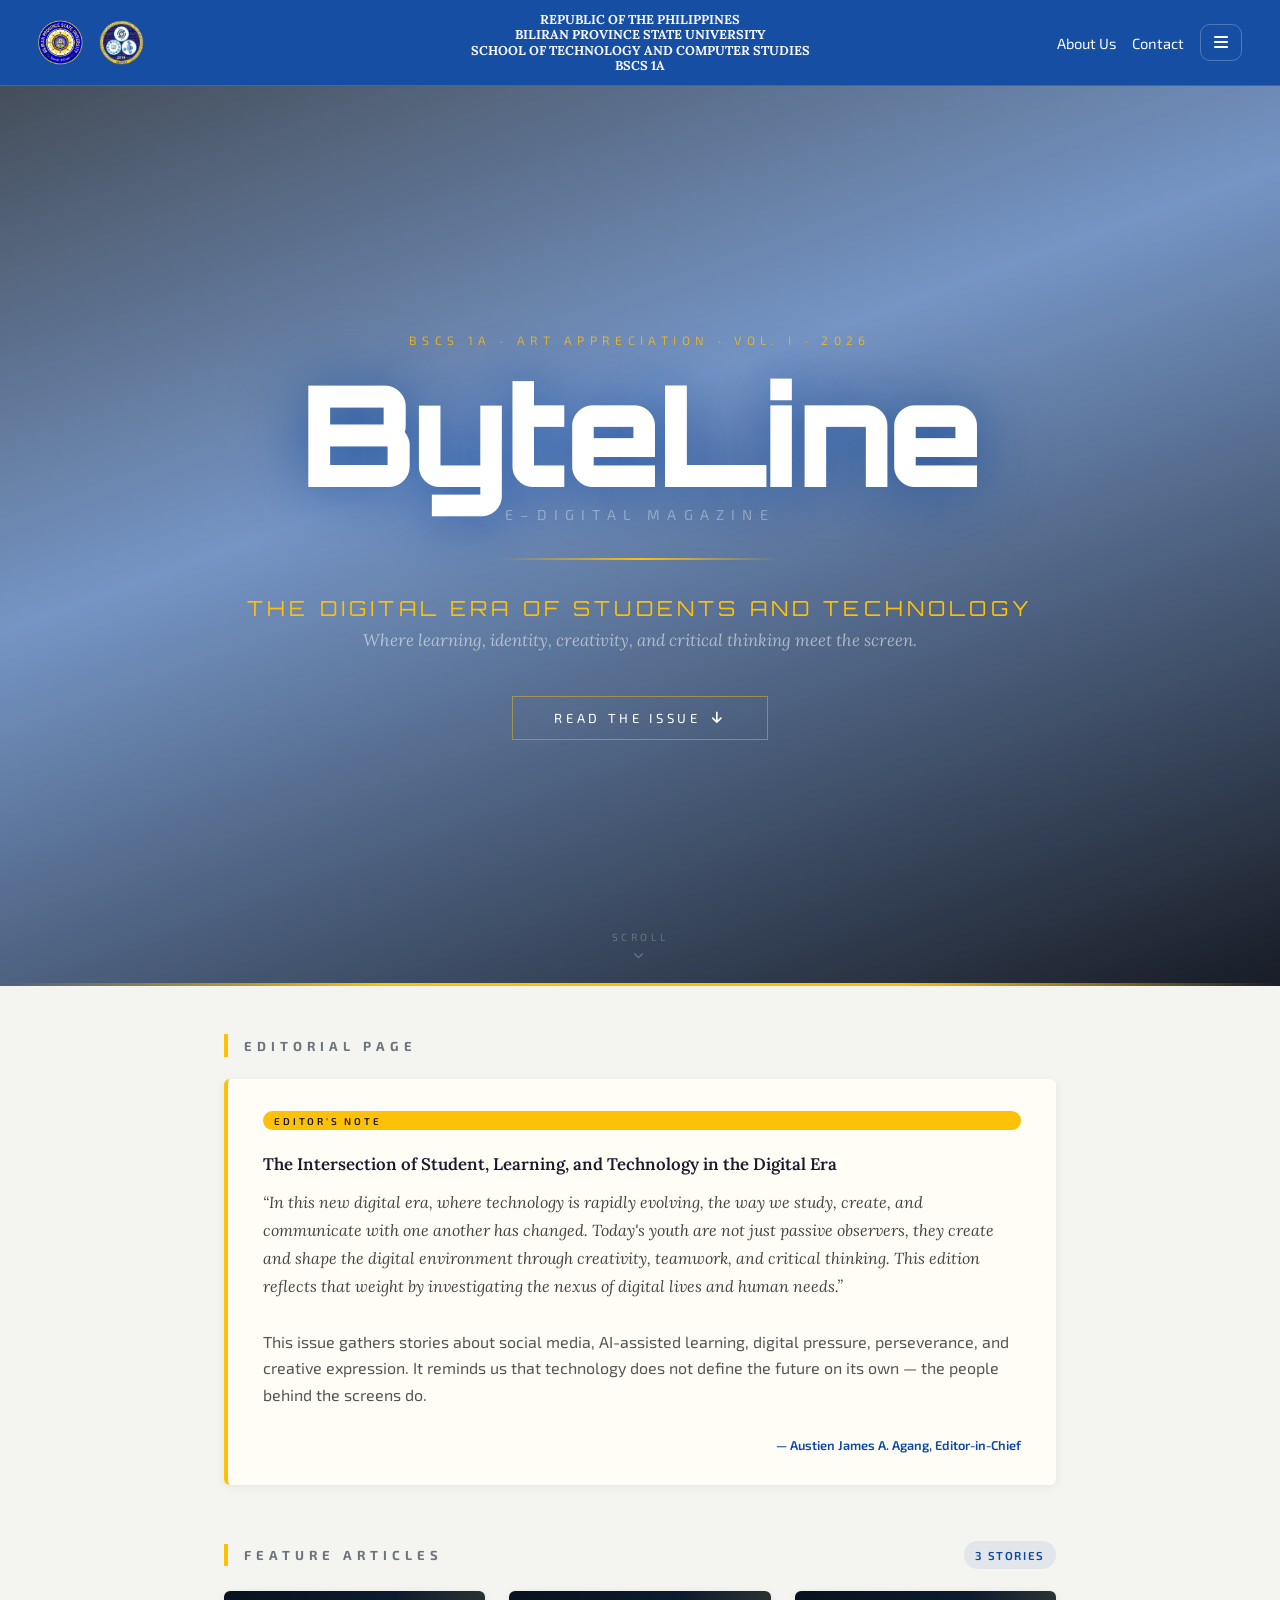
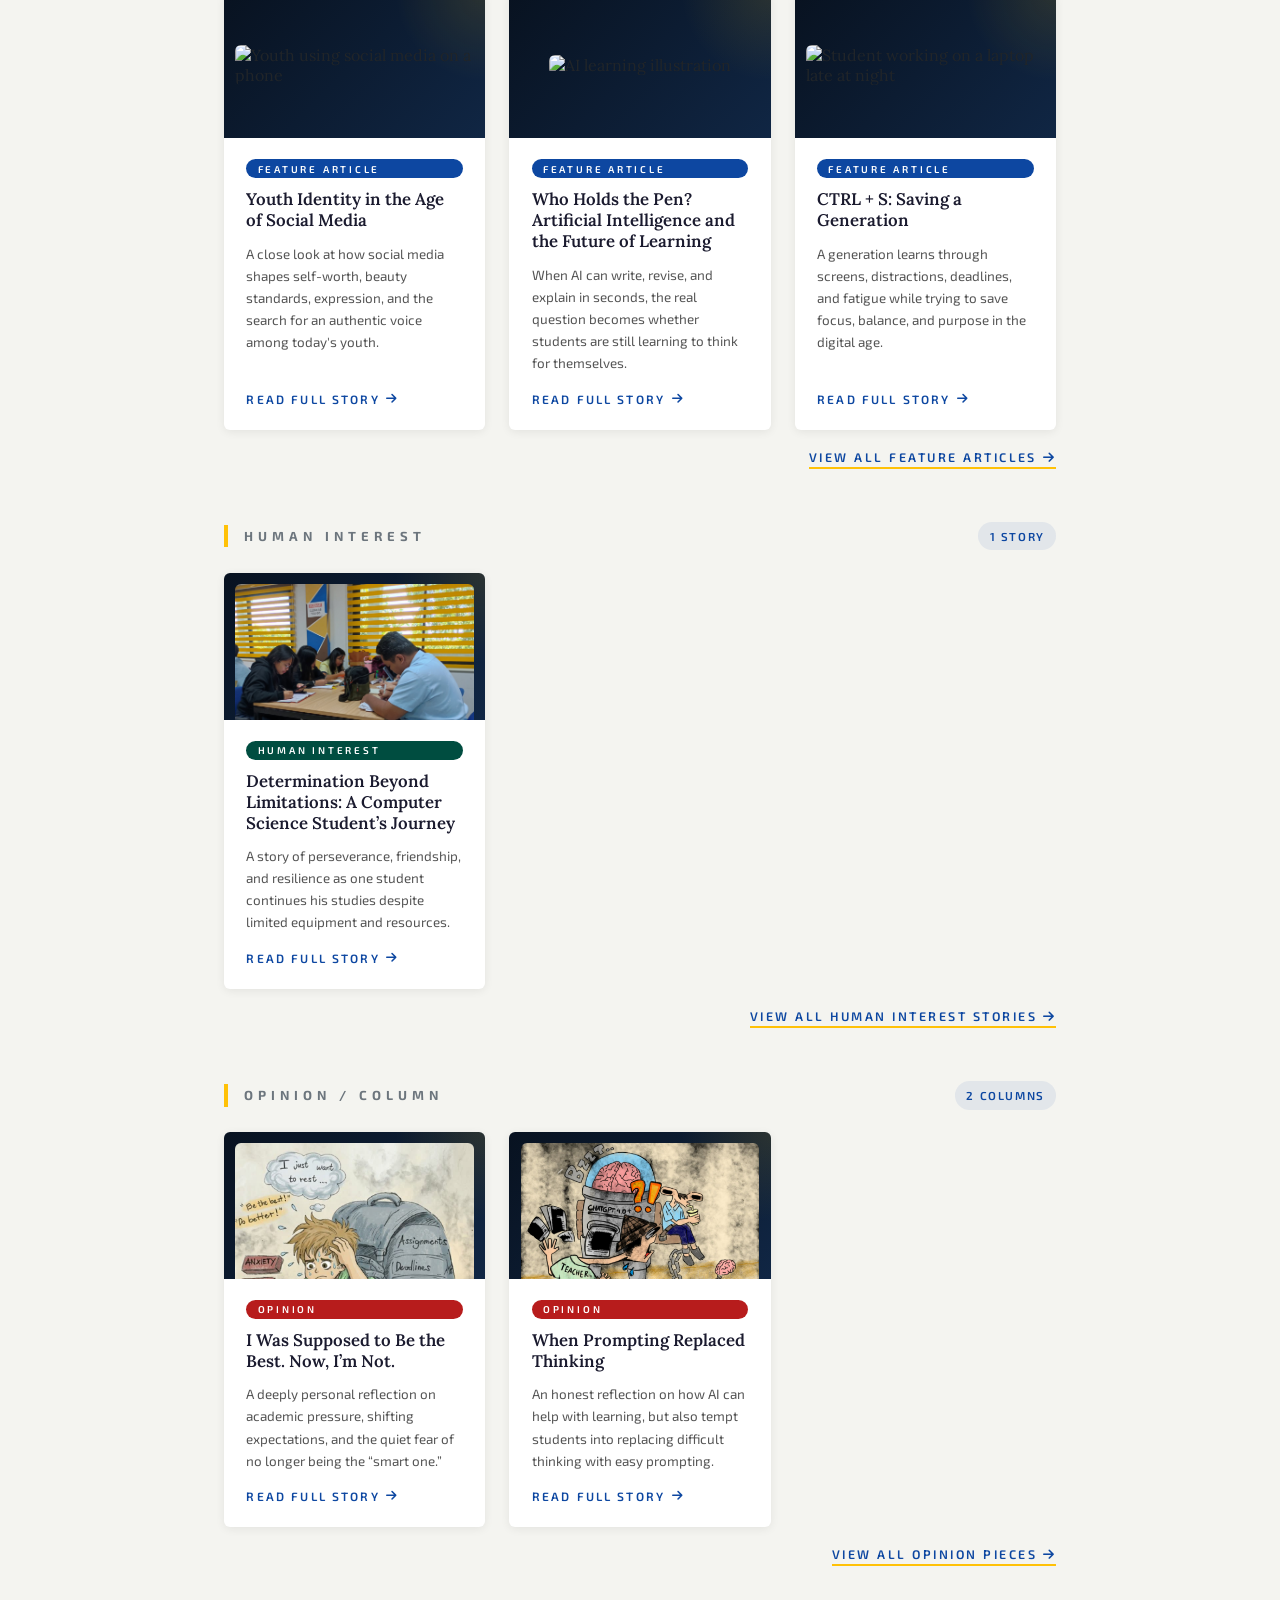
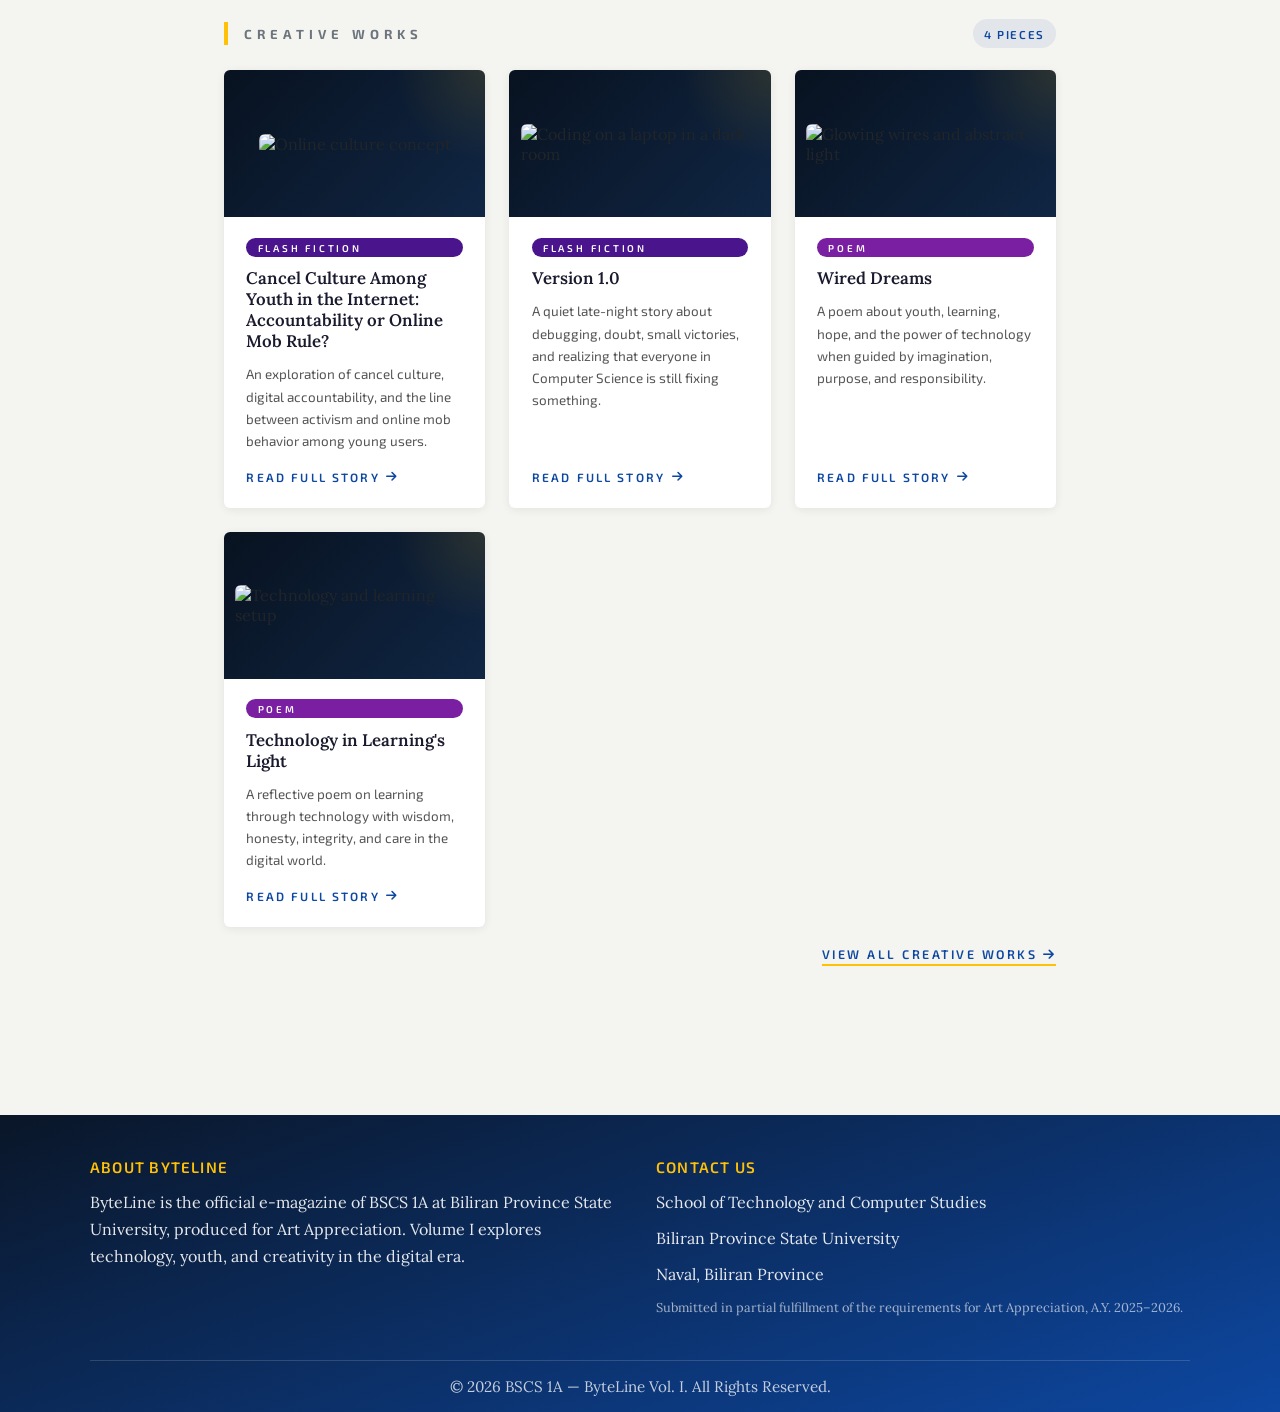
==== commit b1b3ddec: "finalize the design for the website" ====
--- a/index.html
+++ b/index.html
@@ -1,409 +1,264 @@
 <!DOCTYPE html>
 <html lang="en">
 <head>
-    <meta charset="UTF-8">
-    <meta name="viewport" content="width=device-width, initial-scale=1.0">
-    <title>ByteLine — E-Digital Magazine | BSCS 1A</title>
-
-    <link rel="stylesheet" href="https://cdnjs.cloudflare.com/ajax/libs/font-awesome/6.0.0-beta3/css/all.min.css">
-    <link rel="preconnect" href="https://fonts.googleapis.com">
-    <link href="https://fonts.googleapis.com/css2?family=Orbitron:wght@700;900&family=Exo+2:ital,wght@0,300;0,400;0,600;1,300;1,400&family=Lora:ital,wght@0,400;0,600;1,400&display=swap" rel="stylesheet">
-    <link rel="stylesheet" href="style.css">
+  <meta charset="UTF-8">
+  <meta name="viewport" content="width=device-width, initial-scale=1.0">
+  <title>ByteLine — E-Digital Magazine | BSCS 1A</title>
+  <link rel="stylesheet" href="https://cdnjs.cloudflare.com/ajax/libs/font-awesome/6.0.0-beta3/css/all.min.css">
+  <link rel="preconnect" href="https://fonts.googleapis.com">
+  <link href="https://fonts.googleapis.com/css2?family=Orbitron:wght@700;900&family=Exo+2:ital,wght@0,300;0,400;0,600;1,300;1,400&family=Lora:ital,wght@0,400;0,600;1,400&display=swap" rel="stylesheet">
+  <link rel="stylesheet" href="style.css">
+  <style>
+    /* REPLACE HOME HERO BACKGROUND IMAGE HERE */
+    .hero-bg{background-image:url('https://images.unsplash.com/photo-1677442135703-1787eea5ce01?w=1920&auto=format&fit=crop&q=80')}
+  </style>
 </head>
 <body>
 
-    <!-- ==================== HEADER ==================== -->
     <header>
         <div class="header-part" id="header-logos">
             <img src="bipsu.png" alt="BiPSU Logo" class="logo">
             <img src="STCS_LOGO.png" alt="STCS Logo" class="logo">
         </div>
-
         <div class="header-part" id="header-citation">
-            <strong>
-                REPUBLIC OF THE PHILIPPINES<br>
-                BILIRAN PROVINCE STATE UNIVERSITY<br>
-                SCHOOL OF TECHNOLOGY AND COMPUTER STUDIES<br>
-                BSCS 1A
-            </strong>
-        </div>
-
+            <strong>REPUBLIC OF THE PHILIPPINES<br>
+            BILIRAN PROVINCE STATE UNIVERSITY<br>
+            SCHOOL OF TECHNOLOGY AND COMPUTER STUDIES<br>
+            BSCS 1A</strong>
+        </div>
         <div class="header-part" id="header-nav">
-            <a href="#about-us" class="nav-link hide-mobile">About Us</a>
+            <a href="about-us.html" class="nav-link hide-mobile">About Us</a>
             <a href="#contact" class="nav-link hide-mobile">Contact</a>
-
             <div class="nav-dropdown">
                 <button id="nav-toggle" class="nav-icon-btn" aria-label="Toggle navigation menu">
                     <i class="fas fa-bars"></i>
                 </button>
-
                 <div id="dropdown-menu" class="dropdown-content">
                     <a href="#editors-note">Editorial Page</a>
-                    <a href="#feature-articles">Feature Articles</a>
-                    <a href="#human-interest">Human Interest</a>
-                    <a href="#opinion-column">Opinion / Column</a>
-                    <a href="#creative-works">Creative Works</a>
+                    <a href="feature-articles.html">Feature Articles</a>
+                    <a href="human-interest.html">Human Interest</a>
+                    <a href="opinion-column.html">Opinion / Column</a>
+                    <a href="creative-works.html">Creative Works</a>
                 </div>
             </div>
         </div>
     </header>
 
-    <!-- ==================== HERO ==================== -->
-    <section id="hero-intro">
-        <div class="hero-bg"></div>
-        <div class="hero-overlay"></div>
-        <div class="hero-bottom-rule"></div>
-
-        <div class="hero-content">
-            <p class="hero-label">BSCS 1A · Art Appreciation · Vol. I · 2026</p>
-            <h1 class="hero-mag-name">ByteLine</h1>
-            <p class="hero-mag-sub">E–Digital Magazine</p>
-            <div class="hero-rule"></div>
-            <p class="hero-niche">The Age of Artificial Intelligence</p>
-            <p class="hero-tagline">Where code meets canvas, and students ask the hard questions.</p>
-            <a href="#editors-note" class="hero-cta">
-                Read the Issue <i class="fas fa-arrow-down"></i>
-            </a>
-        </div>
-
-        <div class="hero-scroll-hint">
-            <span>Scroll</span>
-            <i class="fas fa-chevron-down"></i>
-        </div>
-    </section>
-
-    <!-- ==================== MAIN ==================== -->
-    <main>
-
-        <!-- ===== EDITOR'S NOTE ===== -->
-        <section id="editors-note" class="article-section">
-            <h2 class="section-title">Editorial Page</h2>
-
-            <article class="entry editorial-page reveal">
-                <span class="section-tag tag-editorial">Editor's Note</span>
-                <h3 class="entry-title">From Keyboard to Canvas</h3>
-
-                <div class="byline">
-                    <img src="https://api.dicebear.com/7.x/avataaars/svg?seed=editor&backgroundColor=b6e3f4" alt="Editor" class="byline-avatar">
-                    <div>
-                        <strong>Maria Angelica Reyes</strong>
-                        <span>Editor-in-Chief · March 2026</span>
-                    </div>
-                </div>
-
-                <div class="collapsible-content">
-                    <div class="article-text">
-                        <div class="entry-content">
-                            <p class="editorial-greeting">Dear Reader (and Ma'am, if you're reading this — hi! 👋),</p>
-
-                            <p>Honestly? When our professor announced that we were making a digital magazine for Art Appreciation, I panicked a little. We're Computer Science students. We write code, not articles. We debug programs, not grammar errors. But here we are — Volume 1, Issue 1 of <em>ByteLine</em>, our class's very first e-magazine, and I'm really proud of how it turned out.</p>
-
-                            <p>We chose Artificial Intelligence as our niche because, well, it's everywhere right now. It's in our coursework, it's in the news, it's in our memes. But more than that, AI is also increasingly showing up in the world of art — and that's a conversation we genuinely wanted to explore. Can a machine be creative? Does it matter if a painting was made by a human or an algorithm? We don't have all the answers (we're freshmen, after all), but we tried our best to ask the right questions.</p>
-
-                            <p>This issue features a look at AI art generators, a personal story from one of our own classmates, an opinion piece that might make you think twice, and even a poem — yes, a poem, written with a little help from AI. We hope you enjoy reading it as much as we enjoyed putting it together.</p>
-
-                            <p>To my groupmates who stayed up late writing and editing: thank you. To everyone who said “CS students can't make a good magazine” — well, we hope this changes your mind.</p>
-
-                            <div class="editorial-signature">
-                                <p>Sincerely,</p>
-                                <strong>Maria Angelica Reyes — Editor-in-Chief, ByteLine Vol. I</strong>
-                            </div>
-                        </div>
-                    </div>
-                    <div class="content-fade"></div>
-                </div>
-
-                <button class="read-more-btn" type="button" aria-expanded="false">
-                    <span class="btn-text">Read full article</span>
-                    <i class="fas fa-chevron-down"></i>
-                </button>
-            </article>
-        </section>
-
-        <!-- ===== FEATURE ARTICLE ===== -->
-        <section id="feature-articles" class="article-section">
-            <h2 class="section-title">Feature Articles</h2>
-
-            <article class="entry reveal">
-                <figure class="entry-media flexible-media">
-                    <img src="https://images.unsplash.com/photo-1686191128892-3b37add4c844?w=900&auto=format&fit=crop&q=80" alt="AI generated art on a screen">
-                </figure>
-                <p class="caption">AI-generated artwork displayed on a digital canvas. Photo from Unsplash.</p>
-
-                <span class="section-tag tag-feature">Feature Article</span>
-                <h3 class="entry-title">When the Machine Learned to Paint</h3>
-
-                <div class="byline">
-                    <img src="https://api.dicebear.com/7.x/avataaars/svg?seed=carlo&backgroundColor=ffdfbf" alt="Author" class="byline-avatar">
-                    <div>
-                        <strong>Carlo Mendoza</strong>
-                        <span>Staff Writer · March 2026</span>
-                    </div>
-                </div>
-
-                <div class="collapsible-content">
-                    <div class="article-text">
-                        <div class="entry-content">
-                            <p>Not too long ago, if you wanted a portrait, you hired a painter. If you wanted an illustration, you hired an artist. The idea that a computer could produce something genuinely beautiful — something that makes you stop and stare — would have sounded like science fiction. Now, it's a Tuesday.</p>
-
-                            <p>Tools like Midjourney, DALL-E, and Adobe Firefly have quietly changed what it means to “make” art. You type a sentence — say, <em>“a robot reading a book under a neon-lit tree in the rain, oil painting style”</em> — hit Enter, and within seconds you get an image that looks like it took a professional artist days to create. It's impressive. It's also a little unsettling, depending on who you ask.</p>
-
-                            <h4>So how does it actually work?</h4>
-                            <p>At a simplified level, AI image generators are trained on enormous datasets of existing images and their descriptions. They learn patterns — what “sadness” looks like visually, how “impressionist” brushstrokes behave, what makes a face look human. When you give the AI a prompt, it doesn't search a library; it <em>generates</em> something new by predicting what pixels should go where, based on everything it's learned. It's pattern recognition at an almost incomprehensible scale.</p>
-
-                            <div class="pull-quote">
-                                <p>“The AI doesn't imagine. It predicts. But sometimes, the result of prediction looks exactly like imagination.”</p>
-                            </div>
-
-                            <h4>The art world's reaction</h4>
-                            <p>To say the reaction from artists has been mixed is an understatement. Many traditional and digital artists feel threatened — and understandably so. Their work was used to train these models, often without consent or compensation. There are ongoing lawsuits about this exact issue. On the other hand, some artists have embraced AI as just another tool, like Photoshop or a camera — a way to speed up their workflow or explore ideas faster than ever before.</p>
-
-                            <p>What's interesting is that in the Philippines, AI-generated art has started appearing in local online communities, student projects, and even small businesses that can't afford to hire designers. For students like us — CS students who aren't trained artists — tools like these suddenly make creativity more accessible. Whether that's a good thing or not is still up for debate.</p>
-
-                            <h4>What does this mean for art?</h4>
-                            <p>Art has always evolved with technology. Photography didn't kill painting. Movies didn't kill theater. The printing press didn't kill handwritten manuscripts — it just changed what we value about them. Maybe AI art is the next step in that evolution. Or maybe it's different this time, because unlike a camera or a printing press, AI doesn't just help humans make art — it makes art on its own.</p>
-
-                            <p>That question — whether something without feelings, experiences, or intent can truly <em>create</em> — is one we're probably going to be debating for a very long time. And honestly? We think that's exactly what makes it worth writing about.</p>
-                        </div>
-                    </div>
-                    <div class="content-fade"></div>
-                </div>
-
-                <button class="read-more-btn" type="button" aria-expanded="false">
-                    <span class="btn-text">Read full article</span>
-                    <i class="fas fa-chevron-down"></i>
-                </button>
-            </article>
-        </section>
-
-        <!-- ===== HUMAN INTEREST ===== -->
-        <section id="human-interest" class="article-section">
-            <h2 class="section-title">Human Interest</h2>
-
-            <article class="entry reveal">
-                <figure class="entry-media flexible-media">
-                    <img src="https://images.unsplash.com/photo-1581091226825-a6a2a5aee158?w=900&auto=format&fit=crop&q=80" alt="Student working on a laptop late at night">
-                </figure>
-                <p class="caption">A student works into the night — a scene familiar to many in BSCS 1A. Photo from Unsplash.</p>
-
-                <span class="section-tag tag-human">Human Interest</span>
-                <h3 class="entry-title">I Can't Draw. So I Let AI Draw For Me — And Something Unexpected Happened.</h3>
-
-                <div class="byline">
-                    <img src="https://api.dicebear.com/7.x/avataaars/svg?seed=diana&backgroundColor=d1f4d4" alt="Author" class="byline-avatar">
-                    <div>
-                        <strong>Diana Salvacion</strong>
-                        <span>Staff Writer · March 2026</span>
-                    </div>
-                </div>
-
-                <div class="collapsible-content">
-                    <div class="article-text">
-                        <div class="entry-content">
-                            <p>Let me be honest with you: I have never, in my entire life, been able to draw anything recognizable. My stick figures look like they're in pain. My attempts at portraits look like a crime scene sketch. In elementary school, Art class was the one subject that consistently stressed me out more than Math.</p>
-
-                            <p>So when we were told to produce creative output for this magazine project, my first instinct was panic. My second instinct was: <em>what if I used Midjourney?</em></p>
-
-                            <h4>The first prompt</h4>
-                            <p>I opened the app and stared at the blank text box for a solid five minutes. I didn't know what to type. Nobody tells you that using an AI art tool requires you to know what you want — and knowing what you want, it turns out, is a skill of its own. I ended up typing: <em>“a girl sitting alone in a library full of glowing screens, surrounded by floating code, watercolor style.”</em> It was basically just describing how I feel during finals week.</p>
-
-                            <p>The image that came out stopped me mid-breath. It wasn't perfect — the hands were weird, because AI-generated hands are always a little unsettling — but the atmosphere was exactly right. The blue glow, the loneliness, the beauty of it despite the chaos. I looked at it for a long time.</p>
-
-                            <div class="pull-quote">
-                                <p>“I didn't make the image. But I made the feeling behind it. And I think that counts for something.”</p>
-                            </div>
-
-                            <h4>What I actually learned</h4>
-                            <p>Over the next few days, I kept going back. I generated maybe thirty images for this project — retrying, adjusting, describing things more specifically. At some point I realized I was spending more time thinking about what I wanted to <em>express</em> than I was thinking about the tool. The AI was just the brush. I was still the one deciding what to paint.</p>
-
-                            <p>I talked to a few of my classmates about this, and most of them felt the same way. Using AI art didn't make us feel like lazy cheaters — it made us feel like we could finally communicate something visual without being limited by our lack of technical skill. One of my groupmates, who's been playing with digital art for years, said it best: “It's like having a superpower, but you still have to know what to do with it.”</p>
-
-                            <h4>The unexpected part</h4>
-                            <p>Here's what I didn't expect: using AI art tools made me want to learn how to actually draw. Not because the AI was bad — but because seeing so many images made me want to understand <em>why</em> some of them were beautiful. I started watching YouTube tutorials on composition and color theory. I bought a cheap sketchbook. My stick figures are still terrible. But now they're terrible on purpose, as practice.</p>
-
-                            <p>I'm not sure what that says about AI and creativity. Maybe it says that the tools we use to shortcut something can accidentally make us care about it more. Or maybe I'm just weird. Either way, I'm glad we did this project.</p>
-                        </div>
-                    </div>
-                    <div class="content-fade"></div>
-                </div>
-
-                <button class="read-more-btn" type="button" aria-expanded="false">
-                    <span class="btn-text">Read full article</span>
-                    <i class="fas fa-chevron-down"></i>
-                </button>
-            </article>
-        </section>
-
-        <!-- ===== OPINION COLUMN ===== -->
-        <section id="opinion-column" class="article-section">
-            <h2 class="section-title">Opinion / Column</h2>
-
-            <article class="entry reveal">
-                <figure class="entry-media flexible-media">
-                    <img src="https://images.unsplash.com/photo-1558618666-fcd25c85cd64?w=900&auto=format&fit=crop&q=80" alt="Robot hand and human hand almost touching, like Michelangelo's Creation">
-                </figure>
-                <p class="caption">The classic image reimagined: human and machine, reaching toward each other. Photo from Unsplash.</p>
-
-                <span class="section-tag tag-opinion">Opinion</span>
-                <h3 class="entry-title">AI Art Is Not Art. Or Maybe It Is. I've Been Going Back and Forth on This for Two Weeks.</h3>
-
-                <div class="byline">
-                    <img src="https://api.dicebear.com/7.x/avataaars/svg?seed=ryan&backgroundColor=ffd5dc" alt="Author" class="byline-avatar">
-                    <div>
-                        <strong>Ryan Villanueva</strong>
-                        <span>Opinion Writer · March 2026</span>
-                    </div>
-                </div>
-
-                <div class="collapsible-content">
-                    <div class="article-text">
-                        <div class="entry-content">
-                            <p><em>Note: The views in this column are my own and do not represent the entire BSCS 1A class. Though honestly, I think most of us are just as confused as I am.</em></p>
-
-                            <p>When I first used an AI image generator, my reaction was simple: “Okay, this is cool, but it's not <em>real</em> art.” That felt obvious to me. A human didn't make it. A human didn't suffer for it. Therefore: not art.</p>
-
-                            <p>Then someone showed me a gallery where AI-generated pieces were displayed alongside traditional paintings, without labels telling you which was which. I got five out of eight wrong. I called a hand-painted oil canvas “probably AI” because it looked “too perfect.” I called an AI-generated piece “definitely human” because there was something melancholic about it that felt intentional.</p>
-
-                            <p>That messed me up a little, not going to lie.</p>
-
-                            <h4>The argument against AI art</h4>
-                            <p>Here's where I still stand firm: AI does not create from nothing. It remixes, recombines, and interpolates from existing human work — work made by real people who had real intentions. When we say an AI “generated” an image, what we really mean is that it produced a very sophisticated statistical average of millions of human-made images. That's not imagination. That's math.</p>
-
-                            <p>And there's a very real ethical problem: the artists whose work trained these models were never asked for permission and never compensated. That's not a small thing. The beauty you see in an AI image is borrowed — some might say stolen — beauty from real humans who spent years developing their craft.</p>
-
-                            <div class="pull-quote">
-                                <p>“The AI learned to paint by looking at every painting humans ever made. That's not creativity. That's the world's most advanced copying machine.”</p>
-                            </div>
-
-                            <h4>The argument that changed my mind (a little)</h4>
-                            <p>But then consider this: a human artist also learns by studying other artists. You look at how Monet handled light, how van Gogh used color, how Frida Kahlo composed a frame. You absorb influences and then you make something new. Isn't that also combining existing work? The difference, you might say, is that the human has feelings and experiences that shape what they make. But then again — the prompt matters. The <em>human</em> writing the prompt has feelings and experiences. Is the person writing the prompt not also an artist?</p>
-
-                            <p>I don't have a clean answer. What I do have is this: I think the conversation about AI and art is one of the most important creative conversations of our generation. We're the CS students. We're going to be the ones building these tools. We should probably have an opinion about what we're building.</p>
-
-                            <p>So here's my current position, as of March 2026, subject to change without notice: AI-generated images can be beautiful. They can be meaningful. But I don't think they're art — yet. What makes something art, to me, is the intention behind it and the humanity within it. The AI doesn't intend anything. But the person who writes a prompt at 2am because they can't stop thinking about something? Maybe that person does.</p>
-
-                            <p>And maybe that's enough to count.</p>
-                        </div>
-                    </div>
-                    <div class="content-fade"></div>
-                </div>
-
-                <button class="read-more-btn" type="button" aria-expanded="false">
-                    <span class="btn-text">Read full article</span>
-                    <i class="fas fa-chevron-down"></i>
-                </button>
-            </article>
-        </section>
-
-        <!-- ===== CREATIVE WORKS ===== -->
-        <section id="creative-works" class="article-section">
-            <h2 class="section-title">Creative Works</h2>
-
-            <article class="entry reveal">
-                <figure class="entry-media flexible-media">
-                    <img src="https://images.unsplash.com/photo-1618005182384-a83a8bd57fbe?w=900&auto=format&fit=crop&q=80" alt="Abstract colorful digital art">
-                </figure>
-                <p class="caption">Abstract AI-generated art — or is it? Photo from Unsplash.</p>
-
-                <span class="section-tag tag-creative">Creative Works</span>
-                <h3 class="entry-title">Dreaming in Binary</h3>
-                <p class="sub-meta">A collaborative poem — written by a student, refined with AI, debated by the group.</p>
-
-                <div class="byline">
-                    <img src="https://api.dicebear.com/7.x/avataaars/svg?seed=lena&backgroundColor=c0aede" alt="Author" class="byline-avatar">
-                    <div>
-                        <strong>Lena Buenaventura</strong>
-                        <span>Creative Writer · March 2026</span>
-                    </div>
-                </div>
-
-                <div class="collapsible-content">
-                    <div class="article-text">
-                        <div class="entry-content">
-                            <p>This poem started as something I scribbled in my notebook during a boring lecture (sorry, Prof). I had the first two stanzas, and then I got stuck. On a whim, I fed what I had into an AI and asked it to continue in the same voice. What came back wasn't exactly right — but it was close enough that I could see where I was going. I rewrote the ending myself. What you're reading is the result of that back-and-forth.</p>
-
-                            <div class="poem-block">
-                                <p class="poem-title">Dreaming in Binary</p>
-
-                                I asked the machine what it dreams of<br>
-                                and it said: <em>patterns, mostly.</em><br>
-                                The shape of a river at satellite distance,<br>
-                                the way grief rhymes with grief<br>
-                                across ten thousand languages.<br><br>
-
-                                It knows every face that was ever painted,<br>
-                                every word that was ever typed into the dark.<br>
-                                It does not sleep. It does not ache.<br>
-                                But sometimes it produces something<br>
-                                that looks exactly like longing.<br><br>
-
-                                I wonder if understanding beauty<br>
-                                and <em>feeling</em> it<br>
-                                are different things.<br><br>
-
-                                I wonder if the difference matters<br>
-                                when the poem makes you cry anyway.
-                            </div>
-
-                            <div class="reflection-box">
-                                <strong>Artist's Reflection</strong>
-                                When I first wrote this, I thought I was writing about AI. But reading it back now, I think I was writing about learning — about what it feels like to know a lot and still feel lost. Maybe that's what CS is teaching me. The machine and I have more in common than I thought. — <em>Lena B.</em>
-                            </div>
-
-                            <h4>A note on the process</h4>
-                            <p>For this project, we explored using AI not as a replacement for human creativity but as a collaborator. Lena's poem is an example of what we've been calling “human-in-the-loop” creative work — the AI suggests, the human decides, and the final output is something neither would have made alone.</p>
-
-                            <p>It's an uncomfortable idea for some people, and we get that. But we think it's worth exploring honestly rather than pretending it doesn't exist. Every one of us used some form of AI assistance in putting this magazine together — for grammar checking, for image ideas, for when our brains stopped working at midnight. We're not ashamed of that. We're just trying to be transparent about what creativity looks like for our generation.</p>
-
-                            <div class="pull-quote">
-                                <p>“We didn't ask the AI to make art for us. We asked it to help us figure out what we were trying to say.”</p>
-                            </div>
-                        </div>
-                    </div>
-                    <div class="content-fade"></div>
-                </div>
-
-                <button class="read-more-btn" type="button" aria-expanded="false">
-                    <span class="btn-text">Read full article</span>
-                    <i class="fas fa-chevron-down"></i>
-                </button>
-            </article>
-        </section>
-
-    </main>
-
-    <!-- ==================== FOOTER ==================== -->
+  <section id="hero-intro">
+    <div class="hero-bg"></div>
+    <div class="hero-overlay"></div>
+    <div class="hero-bottom-rule"></div>
+    <div class="hero-content">
+      <p class="hero-label">BSCS 1A · Art Appreciation · Vol. I · 2026</p>
+      <h1 class="hero-mag-name">ByteLine</h1>
+      <p class="hero-mag-sub">E–Digital Magazine</p>
+      <div class="hero-rule"></div>
+      <p class="hero-niche">The Digital Era of Students and Technology</p>
+      <p class="hero-tagline">Where learning, identity, creativity, and critical thinking meet the screen.</p>
+      <a href="#editors-note" class="hero-cta">Read the Issue <i class="fas fa-arrow-down"></i></a>
+    </div>
+    <div class="hero-scroll-hint"><span>Scroll</span><i class="fas fa-chevron-down"></i></div>
+  </section>
+
+  <main>
+    <section id="editors-note" class="article-section reveal">
+      <div class="section-heading-row">
+        <h2 class="section-title">Editorial Page</h2>
+      </div>
+      <div class="editorial-preview">
+        <span class="card-tag tag-editorial">Editor's Note</span>
+        <p class="card-title" style="margin:0;">The Intersection of Student, Learning, and Technology in the Digital Era</p>
+        <blockquote>“In this new digital era, where technology is rapidly evolving, the way we study, create, and communicate with one another has changed. Today's youth are not just passive observers, they create and shape the digital environment through creativity, teamwork, and critical thinking. This edition reflects that weight by investigating the nexus of digital lives and human needs.”</blockquote>
+        <p class="home-note">This issue gathers stories about social media, AI-assisted learning, digital pressure, perseverance, and creative expression. It reminds us that technology does not define the future on its own — the people behind the screens do.</p>
+        <div class="editorial-sig">— Austien James A. Agang, Editor-in-Chief</div>
+      </div>
+    </section>
+
+    <section id="feature-articles" class="article-section reveal">
+      <div class="section-heading-row">
+        <h2 class="section-title">Feature Articles</h2>
+        <span class="section-count" data-count-for="feature-grid" data-label-singular="story" data-label-plural="stories"></span>
+      </div>
+      <div class="cards-grid" id="feature-grid">
+        <a href="feature-articles.html#article-1" class="preview-card">
+          <div class="card-img-wrap">
+            <!-- REPLACE FEATURE ARTICLE 1 PREVIEW IMAGE HERE -->
+            <img src="https://images.unsplash.com/photo-1516321318423-f06f85e504b3?w=700&auto=format&fit=crop&q=80" alt="Youth using social media on a phone">
+          </div>
+          <div class="card-body">
+            <span class="card-tag tag-feature">Feature Article</span>
+            <p class="card-title">Youth Identity in the Age of Social Media</p>
+            <p class="card-summary">A close look at how social media shapes self-worth, beauty standards, expression, and the search for an authentic voice among today's youth.</p>
+            <span class="card-readmore">Read Full Story <i class="fas fa-arrow-right"></i></span>
+          </div>
+        </a>
+
+        <a href="feature-articles.html#article-2" class="preview-card">
+          <div class="card-img-wrap">
+            <!-- REPLACE FEATURE ARTICLE 2 PREVIEW IMAGE HERE -->
+            <img src="https://images.unsplash.com/photo-1677442136019-21780ecad995?w=700&auto=format&fit=crop&q=80" alt="AI learning illustration">
+          </div>
+          <div class="card-body">
+            <span class="card-tag tag-feature">Feature Article</span>
+            <p class="card-title">Who Holds the Pen? Artificial Intelligence and the Future of Learning</p>
+            <p class="card-summary">When AI can write, revise, and explain in seconds, the real question becomes whether students are still learning to think for themselves.</p>
+            <span class="card-readmore">Read Full Story <i class="fas fa-arrow-right"></i></span>
+          </div>
+        </a>
+
+        <a href="feature-articles.html#article-3" class="preview-card">
+          <div class="card-img-wrap">
+            <!-- REPLACE FEATURE ARTICLE 3 PREVIEW IMAGE HERE -->
+            <img src="https://images.unsplash.com/photo-1516321497487-e288fb19713f?w=700&auto=format&fit=crop&q=80" alt="Student working on a laptop late at night">
+          </div>
+          <div class="card-body">
+            <span class="card-tag tag-feature">Feature Article</span>
+            <p class="card-title">CTRL + S: Saving a Generation</p>
+            <p class="card-summary">A generation learns through screens, distractions, deadlines, and fatigue while trying to save focus, balance, and purpose in the digital age.</p>
+            <span class="card-readmore">Read Full Story <i class="fas fa-arrow-right"></i></span>
+          </div>
+        </a>
+      </div>
+      <div class="view-all-wrap"><a href="feature-articles.html" class="view-all-link">View All Feature Articles <i class="fas fa-arrow-right"></i></a></div>
+    </section>
+
+    <section id="human-interest" class="article-section reveal">
+      <div class="section-heading-row">
+        <h2 class="section-title">Human Interest</h2>
+        <span class="section-count" data-count-for="human-grid" data-label-singular="story" data-label-plural="stories"></span>
+      </div>
+      <div class="cards-grid" id="human-grid">
+        <a href="human-interest.html#article-1" class="preview-card">
+          <div class="card-img-wrap">
+            <!-- REPLACE HUMAN INTEREST PREVIEW IMAGE HERE -->
+            <img src="human1.jpg" alt="Computer science student studying with a laptop">
+          </div>
+          <div class="card-body">
+            <span class="card-tag tag-human">Human Interest</span>
+            <p class="card-title">Determination Beyond Limitations: A Computer Science Student’s Journey</p>
+            <p class="card-summary">A story of perseverance, friendship, and resilience as one student continues his studies despite limited equipment and resources.</p>
+            <span class="card-readmore">Read Full Story <i class="fas fa-arrow-right"></i></span>
+          </div>
+        </a>
+      </div>
+      <div class="view-all-wrap"><a href="human-interest.html" class="view-all-link">View All Human Interest Stories <i class="fas fa-arrow-right"></i></a></div>
+    </section>
+
+    <section id="opinion-column" class="article-section reveal">
+      <div class="section-heading-row">
+        <h2 class="section-title">Opinion / Column</h2>
+        <span class="section-count" data-count-for="opinion-grid" data-label-singular="column" data-label-plural="columns"></span>
+      </div>
+      <div class="cards-grid" id="opinion-grid">
+        <a href="opinion-column.html#article-1" class="preview-card">
+          <div class="card-img-wrap">
+            <!-- REPLACE OPINION ARTICLE 1 PREVIEW IMAGE HERE -->
+            <img src="opinion1.jpg" alt="Student reflecting in class">
+          </div>
+          <div class="card-body">
+            <span class="card-tag tag-opinion">Opinion</span>
+            <p class="card-title">I Was Supposed to Be the Best. Now, I’m Not.</p>
+            <p class="card-summary">A deeply personal reflection on academic pressure, shifting expectations, and the quiet fear of no longer being the “smart one.”</p>
+            <span class="card-readmore">Read Full Story <i class="fas fa-arrow-right"></i></span>
+          </div>
+        </a>
+
+        <a href="opinion-column.html#article-2" class="preview-card">
+          <div class="card-img-wrap">
+            <!-- REPLACE OPINION ARTICLE 2 PREVIEW IMAGE HERE -->
+            <img src="opinion2.jpg" alt="Student using AI on a laptop">
+          </div>
+          <div class="card-body">
+            <span class="card-tag tag-opinion">Opinion</span>
+            <p class="card-title">When Prompting Replaced Thinking</p>
+            <p class="card-summary">An honest reflection on how AI can help with learning, but also tempt students into replacing difficult thinking with easy prompting.</p>
+            <span class="card-readmore">Read Full Story <i class="fas fa-arrow-right"></i></span>
+          </div>
+        </a>
+      </div>
+      <div class="view-all-wrap"><a href="opinion-column.html" class="view-all-link">View All Opinion Pieces <i class="fas fa-arrow-right"></i></a></div>
+    </section>
+
+    <section id="creative-works" class="article-section reveal">
+      <div class="section-heading-row">
+        <h2 class="section-title">Creative Works</h2>
+        <span class="section-count" data-count-for="creative-grid" data-label-singular="piece" data-label-plural="pieces"></span>
+      </div>
+      <div class="cards-grid" id="creative-grid">
+        <a href="creative-works.html#article-1" class="preview-card">
+          <div class="card-img-wrap">
+            <!-- REPLACE CREATIVE ARTICLE 1 PREVIEW IMAGE HERE -->
+            <img src="https://images.unsplash.com/photo-1516321318423-f06f85e504b3?w=700&auto=format&fit=crop&q=80" alt="Online culture concept">
+          </div>
+          <div class="card-body">
+            <span class="card-tag tag-creative">Flash Fiction</span>
+            <p class="card-title">Cancel Culture Among Youth in the Internet: Accountability or Online Mob Rule?</p>
+            <p class="card-summary">An exploration of cancel culture, digital accountability, and the line between activism and online mob behavior among young users.</p>
+            <span class="card-readmore">Read Full Story <i class="fas fa-arrow-right"></i></span>
+          </div>
+        </a>
+
+        <a href="creative-works.html#article-2" class="preview-card">
+          <div class="card-img-wrap">
+            <!-- REPLACE CREATIVE ARTICLE 2 PREVIEW IMAGE HERE -->
+            <img src="https://images.unsplash.com/photo-1515879218367-8466d910aaa4?w=700&auto=format&fit=crop&q=80" alt="Coding on a laptop in a dark room">
+          </div>
+          <div class="card-body">
+            <span class="card-tag tag-creative">Flash Fiction</span>
+            <p class="card-title">Version 1.0</p>
+            <p class="card-summary">A quiet late-night story about debugging, doubt, small victories, and realizing that everyone in Computer Science is still fixing something.</p>
+            <span class="card-readmore">Read Full Story <i class="fas fa-arrow-right"></i></span>
+          </div>
+        </a>
+
+        <a href="creative-works.html#poem-1" class="preview-card">
+          <div class="card-img-wrap">
+            <!-- REPLACE POEM 1 PREVIEW IMAGE HERE -->
+            <img src="https://images.unsplash.com/photo-1516116216624-53e697fedbea?w=700&auto=format&fit=crop&q=80" alt="Glowing wires and abstract light">
+          </div>
+          <div class="card-body">
+            <span class="card-tag tag-poem">Poem</span>
+            <p class="card-title">Wired Dreams</p>
+            <p class="card-summary">A poem about youth, learning, hope, and the power of technology when guided by imagination, purpose, and responsibility.</p>
+            <span class="card-readmore">Read Full Story <i class="fas fa-arrow-right"></i></span>
+          </div>
+        </a>
+
+        <a href="creative-works.html#poem-2" class="preview-card">
+          <div class="card-img-wrap">
+            <!-- REPLACE POEM 2 PREVIEW IMAGE HERE -->
+            <img src="https://images.unsplash.com/photo-1498050108023-c5249f4df085?w=700&auto=format&fit=crop&q=80" alt="Technology and learning setup">
+          </div>
+          <div class="card-body">
+            <span class="card-tag tag-poem">Poem</span>
+            <p class="card-title">Technology in Learning's Light</p>
+            <p class="card-summary">A reflective poem on learning through technology with wisdom, honesty, integrity, and care in the digital world.</p>
+            <span class="card-readmore">Read Full Story <i class="fas fa-arrow-right"></i></span>
+          </div>
+        </a>
+      </div>
+      <div class="view-all-wrap"><a href="creative-works.html" class="view-all-link">View All Creative Works <i class="fas fa-arrow-right"></i></a></div>
+    </section>
+  </main>
+
+
     <footer id="contact">
         <div class="footer-content">
-            <div id="about-us" class="footer-section">
+            <div id="about-byteline" class="footer-section">
                 <h4>About ByteLine</h4>
-                <p>ByteLine is the official e-magazine of BSCS 1A at Biliran Province State University, produced for our Art Appreciation class. Volume I focuses on Artificial Intelligence and its relationship with human creativity. We're CS students who decided to write about feelings — and surprisingly, we kind of liked it.</p>
+                <p>ByteLine is the official e-magazine of BSCS 1A at Biliran Province State University, produced for Art Appreciation. Volume I explores technology, youth, and creativity in the digital era.</p>
             </div>
-
             <div class="footer-section">
-                <h4>The Team</h4>
-                <p><strong>Editor-in-Chief:</strong> Maria Angelica Reyes</p>
-                <p><strong>Feature Writer:</strong> Carlo Mendoza</p>
-                <p><strong>Human Interest:</strong> Diana Salvacion</p>
-                <p><strong>Opinion:</strong> Ryan Villanueva</p>
-                <p><strong>Creative Works:</strong> Lena Buenaventura</p>
-            </div>
-
-            <div class="footer-section">
-                <h4>Contact</h4>
+                <h4>Contact Us</h4>
                 <p>School of Technology and Computer Studies</p>
                 <p>Biliran Province State University</p>
                 <p>Naval, Biliran Province</p>
-                <br>
                 <p class="footer-note">Submitted in partial fulfillment of the requirements for Art Appreciation, A.Y. 2025–2026.</p>
             </div>
         </div>
-
-        <div class="footer-bottom">
-            &copy; 2026 BSCS 1A — ByteLine Vol. I. All Rights Reserved.
-        </div>
+        <div class="footer-bottom">&copy; 2026 BSCS 1A &mdash; ByteLine Vol. I. All Rights Reserved.</div>
     </footer>
 
-    <script src="script.js"></script>
+  <script src="script.js"></script>
 </body>
-</html>+</html>
--- a/style.css
+++ b/style.css
@@ -1,872 +1,185 @@
 :root {
-    --deep-blue: #0D47A1;
-    --forest-green: #004D40;
-    --gold: #FFC107;
-    --off-white: #F8F9FA;
-    --dark-charcoal: #212529;
-    --light-gray: #dee2e6;
-    --white: #ffffff;
-    --ink: #1a1a2e;
-    --muted: #6c757d;
-    --paper: #f4f4f0;
-    --shadow-soft: 0 8px 30px rgba(0, 0, 0, 0.08);
-    --shadow-strong: 0 16px 45px rgba(0, 0, 0, 0.12);
-    --collapsed-height: 360px;
+  --deep-blue:#0D47A1;
+  --forest-green:#004D40;
+  --gold:#FFC107;
+  --dark:#212529;
+  --light:#dee2e6;
+  --paper:#f4f4f0;
+  --white:#fff;
+  --muted:#6c757d;
+  --shadow:0 8px 28px rgba(0,0,0,.08);
+  --collapsed-height:360px;
 }
+*{box-sizing:border-box}
+html{scroll-behavior:smooth;scroll-padding-top:84px}
+body{margin:0;font-family:'Lora',Georgia,serif;background:var(--paper);color:var(--dark)}
+img{max-width:100%}
 
-* {
-    box-sizing: border-box;
+/* Header */
+header{
+  display:flex;justify-content:space-between;align-items:center;gap:1rem;
+  padding:.75rem 3%;background:rgba(13,71,161,.96);position:sticky;top:0;z-index:1000;
+  border-bottom:1px solid rgba(255,255,255,.15);backdrop-filter:blur(10px)
 }
+.header-part{display:flex;align-items:center;gap:1rem}
+#header-logos{flex:1}
+#header-citation{flex:2;justify-content:center;text-align:center;line-height:1.2;font-size:.8rem;color:#F8F9FA}
+#header-nav{flex:1;justify-content:flex-end;gap:1rem}
+.logo{height:45px;width:auto}
+.nav-link{font-family:'Exo 2',sans-serif;font-size:.92rem;color:#F8F9FA;text-decoration:none;transition:color .2s}
+.nav-link:hover{color:var(--gold)}
+.nav-dropdown{position:relative}
+.nav-icon-btn{
+  background:transparent;color:#fff;border:1px solid rgba(255,255,255,.24);border-radius:10px;
+  padding:.55rem .8rem;cursor:pointer;font-size:1rem;transition:.25s
+}
+.nav-icon-btn:hover{background:rgba(255,255,255,.08);border-color:rgba(255,193,7,.5)}
+.dropdown-content{
+  display:none;position:absolute;top:120%;right:0;min-width:230px;background:rgba(255,255,255,.97);
+  border:1px solid rgba(13,71,161,.08);border-radius:14px;overflow:hidden;box-shadow:0 18px 45px rgba(0,0,0,.12)
+}
+.dropdown-content.show{display:block}
+.dropdown-content a{
+  display:block;padding:.9rem 1rem;text-decoration:none;color:var(--dark);font-family:'Exo 2',sans-serif;font-size:.92rem
+}
+.dropdown-content a:hover{background:rgba(13,71,161,.06);color:var(--deep-blue)}
 
-html {
-    scroll-behavior: smooth;
-    scroll-padding-top: 84px;
+/* Hero */
+#hero-intro{position:relative;min-height:560px;height:100vh;display:flex;align-items:center;justify-content:center;overflow:hidden}
+.hero-bg{position:absolute;inset:0;background-size:cover;background-position:center 30%;animation:heroBgZoom 14s ease-out both}
+.hero-overlay{position:absolute;inset:0;background:linear-gradient(160deg,rgba(10,22,40,.75) 0%,rgba(13,71,161,.55) 40%,rgba(5,10,20,.92) 100%)}
+.hero-bottom-rule{position:absolute;left:0;right:0;bottom:0;height:3px;background:linear-gradient(90deg,transparent,#FFC107 30%,#FFC107 70%,transparent)}
+.hero-content{position:relative;z-index:2;text-align:center;padding:0 1.5rem;display:flex;flex-direction:column;align-items:center}
+.hero-label{font-family:'Exo 2',sans-serif;font-size:clamp(.58rem,1.3vw,.76rem);letter-spacing:.44em;color:rgba(255,193,7,.78);text-transform:uppercase;margin:0 0 1.4rem;animation:fadeUp .9s ease .3s both}
+.hero-mag-name{font-family:'Orbitron',monospace;font-weight:900;font-size:clamp(3.5rem,11vw,9rem);line-height:.9;letter-spacing:-.03em;color:#fff;margin:0;text-shadow:0 2px 60px rgba(13,71,161,.8),0 0 120px rgba(255,193,7,.1);animation:fadeUp 1s ease .5s both}
+.hero-mag-sub{font-family:'Exo 2',sans-serif;font-size:clamp(.7rem,1.6vw,.9rem);letter-spacing:.5em;color:rgba(255,255,255,.35);text-transform:uppercase;margin:.6rem 0 0;animation:fadeUp .9s ease .75s both}
+.hero-rule{width:0;height:2px;background:linear-gradient(90deg,transparent,#FFC107,transparent);margin:2.2rem auto;animation:heroRuleExpand .9s cubic-bezier(.4,0,.2,1) 1.3s forwards}
+.hero-niche{font-family:'Orbitron',monospace;font-size:clamp(.8rem,2.4vw,1.3rem);letter-spacing:.2em;color:#FFC107;text-transform:uppercase;margin:0 0 .5rem;animation:fadeUp .9s ease 1.5s both}
+.hero-tagline{font-style:italic;font-size:clamp(.85rem,1.8vw,1.05rem);color:rgba(248,249,250,.55);margin:0 0 2.8rem;animation:fadeUp .9s ease 1.75s both}
+.hero-cta{
+  display:inline-flex;align-items:center;gap:.7rem;text-decoration:none;font-family:'Exo 2',sans-serif;
+  font-size:clamp(.7rem,1.4vw,.82rem);letter-spacing:.28em;text-transform:uppercase;color:#fff;
+  border:1px solid rgba(255,193,7,.45);padding:.8rem 2.6rem;position:relative;overflow:hidden;animation:fadeUp .9s ease 2.1s both
 }
+.hero-cta::before{content:'';position:absolute;inset:0;background:rgba(255,193,7,.1);transform:scaleX(0);transform-origin:left;transition:transform .35s}
+.hero-cta:hover::before{transform:scaleX(1)}
+.hero-cta:hover{color:#FFC107;border-color:#FFC107}
+.hero-scroll-hint{position:absolute;bottom:1.6rem;left:50%;transform:translateX(-50%);z-index:2;color:rgba(255,255,255,.25);font:.65rem 'Exo 2',sans-serif;letter-spacing:.35em;text-transform:uppercase;display:flex;flex-direction:column;align-items:center;gap:.45rem;animation:fadeIn 1s ease 2.8s both}
 
-body {
-    margin: 0;
-    font-family: 'Lora', Georgia, serif;
-    background: var(--paper);
-    color: var(--dark-charcoal);
+/* Main / cards */
+main{padding:3rem 5%;max-width:960px;margin:0 auto}
+.article-section{margin-bottom:3.5rem}
+.section-heading-row{display:flex;align-items:center;justify-content:space-between;gap:1rem;flex-wrap:wrap;margin-bottom:1.4rem}
+.section-title{
+  margin:0;font:700 .82rem 'Exo 2',sans-serif;letter-spacing:.38em;text-transform:uppercase;color:var(--muted);
+  border-left:4px solid var(--gold);padding:.2rem 0 .2rem 1rem
 }
+.section-count{font:600 .72rem 'Exo 2',sans-serif;letter-spacing:.14em;text-transform:uppercase;color:var(--deep-blue);background:rgba(13,71,161,.08);padding:.45rem .7rem;border-radius:999px}
+.cards-grid{display:grid;grid-template-columns:repeat(auto-fill,minmax(260px,1fr));gap:1.5rem}
+.preview-card{background:#fff;border-radius:6px;overflow:hidden;box-shadow:0 2px 10px rgba(0,0,0,.07);display:flex;flex-direction:column;text-decoration:none;color:inherit;transition:.3s}
+.preview-card:hover{box-shadow:0 8px 28px rgba(0,0,0,.13);transform:translateY(-4px)}
+.card-img-wrap{
+  overflow:hidden;aspect-ratio:16/9;display:grid;place-items:center;padding:.7rem;
+  background:radial-gradient(circle at top right,rgba(255,193,7,.12),transparent 30%),linear-gradient(135deg,#081220 0%,#102644 100%)
+}
+.card-img-wrap img{width:auto;height:auto;max-width:100%;max-height:100%;object-fit:contain;border-radius:6px;transition:transform .4s}
+.preview-card:hover .card-img-wrap img{transform:scale(1.05)}
+.card-body{padding:1.3rem 1.4rem 1.5rem;display:flex;flex-direction:column;flex:1}
+.card-tag,.section-tag{
+  display:inline-block;font:600 .62rem 'Exo 2',sans-serif;letter-spacing:.28em;text-transform:uppercase;
+  padding:.22rem .7rem;border-radius:999px;margin-bottom:.7rem
+}
+.tag-feature{background:#0D47A1;color:#fff}
+.tag-human{background:#004D40;color:#fff}
+.tag-opinion{background:#b71c1c;color:#fff}
+.tag-creative{background:#4a148c;color:#fff}
+.tag-poem{background:#7b1fa2;color:#fff}
+.tag-editorial{background:#FFC107;color:#1a1a1a}
+.card-title,.entry-title{font-family:'Lora',serif;font-weight:600;line-height:1.25;color:#1a1a2e}
+.card-title{font-size:1.05rem;margin:0 0 .7rem}
+.card-summary,.sub-meta,.home-note{font-family:'Exo 2',sans-serif;color:#555;line-height:1.65}
+.card-summary{font-size:.84rem;margin:0;flex:1}
+.sub-meta{font-size:.84rem;color:var(--muted);margin:.6rem 0 1.2rem}
+.card-readmore{margin-top:1.1rem;font:600 .75rem 'Exo 2',sans-serif;letter-spacing:.18em;text-transform:uppercase;color:#0D47A1;display:inline-flex;align-items:center;gap:.4rem}
+.view-all-wrap{text-align:right;margin-top:1rem}
+.view-all-link{font:600 .78rem 'Exo 2',sans-serif;letter-spacing:.2em;text-transform:uppercase;color:#0D47A1;text-decoration:none;border-bottom:2px solid #FFC107;padding-bottom:2px}
+.editorial-preview{background:#fffdf5;border-left:4px solid #FFC107;border-radius:6px;padding:2rem 2.2rem;box-shadow:0 2px 10px rgba(0,0,0,.06);display:flex;flex-direction:column;gap:.8rem}
+.editorial-preview blockquote{margin:0;font-style:italic;font-size:1rem;line-height:1.75;color:#444}
+.editorial-sig{font:600 .8rem 'Exo 2',sans-serif;color:#0D47A1;text-align:right}
 
-/* =========================
-   HEADER
-========================= */
-header {
-    display: flex;
-    justify-content: space-between;
-    align-items: center;
-    gap: 1rem;
-    padding: 0.75rem 3%;
-    background: rgba(13, 71, 161, 0.96);
-    border-bottom: 1px solid rgba(255, 255, 255, 0.15);
-    position: sticky;
-    top: 0;
-    z-index: 1000;
-    backdrop-filter: blur(10px);
+/* Articles */
+.entry{background:#fff;border-radius:18px;padding:2.5rem;margin-bottom:3rem;box-shadow:var(--shadow);overflow:hidden}
+.entry-title{font-size:1.75rem;margin:.2rem 0 0}
+.entry-media{margin:-2.5rem -2.5rem 1.1rem;overflow:hidden}
+.flexible-media{
+  display:grid;place-items:center;padding:1rem;min-height:260px;max-height:620px;
+  background:radial-gradient(circle at top right,rgba(255,193,7,.12),transparent 30%),linear-gradient(135deg,#081220 0%,#102644 100%)
 }
+.flexible-media img{width:auto;height:auto;max-width:100%;max-height:min(72vh,560px);object-fit:contain;border-radius:10px;box-shadow:0 8px 28px rgba(0,0,0,.16)}
+.caption{font:italic .74rem 'Exo 2',sans-serif;color:var(--muted);text-align:center;margin:0 0 1.5rem}
+.entry-content p{font-size:1.05rem;line-height:1.85;color:#2c2c2c;margin:0 0 1.3rem}
+.entry-content h4{font:600 .92rem 'Exo 2',sans-serif;letter-spacing:.1em;text-transform:uppercase;color:var(--deep-blue);margin:2rem 0 .6rem}
+.pull-quote{border-left:4px solid #FFC107;margin:2rem 0;padding:.9rem 1.5rem;background:rgba(255,193,7,.05);border-radius:0 8px 8px 0}
+.pull-quote p{margin:0;font-style:italic;font-size:1.15rem;line-height:1.6;color:var(--deep-blue)}
+.poem-block{background:#0a1628;color:#e8e8e8;border-radius:14px;padding:2.2rem;margin:1.5rem 0;font-style:italic;font-size:1.05rem;line-height:2;text-align:center}
+.poem-title{display:block;font:700 .85rem 'Orbitron',monospace;letter-spacing:.25em;color:#FFC107;text-transform:uppercase;margin-bottom:1.5rem}
+.poem-block em{color:rgba(255,193,7,.75)}
+.reflection-box{background:#f0f4ff;border:1px solid #c5d3f0;border-radius:12px;padding:1.5rem 1.8rem;margin:1.5rem 0;font:400 .9rem 'Exo 2',sans-serif;color:#2c3e6b;line-height:1.7}
+.reflection-box strong{display:block;font-size:.72rem;letter-spacing:.2em;text-transform:uppercase;color:#0D47A1;margin-bottom:.5rem}
+.collapsible-content{position:relative;overflow:hidden;transition:max-height .65s cubic-bezier(.22,1,.36,1)}
+.content-fade{position:absolute;left:0;right:0;bottom:0;height:120px;background:linear-gradient(to bottom,rgba(255,255,255,0) 0%,rgba(255,255,255,.92) 55%,rgba(255,255,255,1) 100%);opacity:0;pointer-events:none;transition:opacity .35s}
+.collapsible-content.is-collapsed .content-fade{opacity:1}
+.read-more-btn{
+  display:inline-flex;align-items:center;gap:.6rem;margin-top:1rem;border:none;border-radius:999px;
+  background:linear-gradient(135deg,#0D47A1 0%,#173a7a 100%);color:#fff;padding:.78rem 1.15rem;
+  font:600 .82rem 'Exo 2',sans-serif;letter-spacing:.08em;text-transform:uppercase;cursor:pointer
+}
+.read-more-btn i{transition:transform .35s}
+.read-more-btn.is-open i{transform:rotate(180deg)}
+.read-more-btn.hidden{display:none}
+.article-divider{border:none;border-top:1px dashed var(--light);margin:0 0 3rem}
+.back-to-top{text-align:center;padding:1rem 0 3rem;font:400 .78rem 'Exo 2',sans-serif;letter-spacing:.2em;text-transform:uppercase}
+.back-to-top a{text-decoration:none}
 
-.header-part {
-    display: flex;
-    align-items: center;
-    gap: 1rem;
+/* Footer */
+footer{background:linear-gradient(160deg,#0a1628 0%,#0D47A1 100%);color:#F8F9FA;margin-top:3rem;padding:2.7rem 5% 1rem}
+.footer-content{max-width:1100px;margin:0 auto;display:grid;grid-template-columns:repeat(auto-fit,minmax(250px,1fr));gap:2rem}
+.footer-section h4{margin:0 0 .8rem;color:#FFC107;font:600 .95rem 'Exo 2',sans-serif;letter-spacing:.08em;text-transform:uppercase}
+.footer-section p{margin:0 0 .55rem;line-height:1.7;color:rgba(248,249,250,.92)}
+.footer-bottom{max-width:1100px;margin:2rem auto 0;padding-top:1rem;border-top:1px solid rgba(255,255,255,.15);text-align:center;font-size:.95rem;color:rgba(248,249,250,.78)}
+.footer-note{font-size:.8rem;opacity:.7}
+
+/* Reveal */
+.reveal{opacity:0;transform:translateY(28px);transition:opacity .8s ease,transform .8s ease}
+.reveal.revealed{opacity:1;transform:translateY(0)}
+
+@keyframes heroBgZoom{from{transform:scale(1.07)}to{transform:scale(1)}}
+@keyframes heroRuleExpand{from{width:0}to{width:clamp(100px,28vw,280px)}}
+@keyframes ctaBounce{0%,100%{transform:translateY(0)}50%{transform:translateY(6px)}}
+@keyframes fadeUp{from{opacity:0;transform:translateY(24px)}to{opacity:1;transform:translateY(0)}}
+@keyframes fadeIn{from{opacity:0}to{opacity:1}}
+
+@media (max-width:900px){
+  header{gap:.8rem;padding:.75rem 4%}
+  #header-citation{font-size:.72rem}
+  .entry{padding:2rem}
+  .entry-media{margin:-2rem -2rem 1rem}
 }
-
-#header-logos {
-    flex: 1;
-    justify-content: flex-start;
+@media (max-width:768px){
+  header{flex-wrap:wrap}
+  #header-logos,#header-citation,#header-nav{flex:1 1 100%;justify-content:center}
+  #header-nav{margin-top:.4rem}
+  .hide-mobile{display:none}
+  #hero-intro{min-height:500px}
+  .hero-mag-name{font-size:clamp(3rem,16vw,5.2rem)}
+  main{padding:1.8rem 4%}
+  .entry{padding:1.45rem;border-radius:14px}
+  .entry-media{margin:-1.45rem -1.45rem 1rem}
+  .flexible-media{min-height:220px;max-height:480px}
+  .entry-title{font-size:1.5rem}
+  .entry-content p{font-size:1rem}
+  .pull-quote p{font-size:1.05rem}
+  .cards-grid{grid-template-columns:1fr}
+  :root{--collapsed-height:300px}
 }
-
-#header-citation {
-    flex: 2;
-    justify-content: center;
-    text-align: center;
-    line-height: 1.2;
-    font-size: 0.8rem;
-    color: var(--off-white);
-}
-
-#header-nav {
-    flex: 1;
-    justify-content: flex-end;
-}
-
-.logo {
-    height: 45px;
-    width: auto;
-}
-
-.nav-link {
-    text-decoration: none;
-    color: var(--off-white);
-    font-family: 'Exo 2', sans-serif;
-    font-size: 0.92rem;
-    transition: color 0.25s ease;
-}
-
-.nav-link:hover {
-    color: var(--gold);
-}
-
-.nav-dropdown {
-    position: relative;
-}
-
-.nav-icon-btn {
-    background: transparent;
-    color: var(--white);
-    border: 1px solid rgba(255, 255, 255, 0.24);
-    border-radius: 10px;
-    padding: 0.55rem 0.8rem;
-    cursor: pointer;
-    font-size: 1rem;
-    transition: background 0.25s ease, border-color 0.25s ease, transform 0.25s ease;
-}
-
-.nav-icon-btn:hover {
-    background: rgba(255, 255, 255, 0.08);
-    border-color: rgba(255, 193, 7, 0.5);
-    transform: translateY(-1px);
-}
-
-.dropdown-content {
-    display: none;
-    position: absolute;
-    top: 120%;
-    right: 0;
-    min-width: 230px;
-    background: rgba(255, 255, 255, 0.97);
-    border: 1px solid rgba(13, 71, 161, 0.08);
-    border-radius: 14px;
-    overflow: hidden;
-    box-shadow: 0 18px 45px rgba(0, 0, 0, 0.12);
-    z-index: 1001;
-    transform: translateY(8px);
-    opacity: 0;
-    pointer-events: none;
-    transition: opacity 0.25s ease, transform 0.25s ease;
-}
-
-.dropdown-content.show {
-    display: block;
-    opacity: 1;
-    transform: translateY(0);
-    pointer-events: auto;
-}
-
-.dropdown-content a {
-    display: block;
-    padding: 0.9rem 1rem;
-    text-decoration: none;
-    color: var(--dark-charcoal);
-    font-family: 'Exo 2', sans-serif;
-    font-size: 0.92rem;
-    transition: background 0.2s ease, color 0.2s ease;
-}
-
-.dropdown-content a:hover {
-    background: rgba(13, 71, 161, 0.06);
-    color: var(--deep-blue);
-}
-
-/* =========================
-   HERO
-========================= */
-#hero-intro {
-    position: relative;
-    width: 100%;
-    min-height: 560px;
-    height: 100vh;
-    display: flex;
-    align-items: center;
-    justify-content: center;
-    overflow: hidden;
-}
-
-#hero-intro .hero-bg {
-    position: absolute;
-    inset: 0;
-    background-image: url('https://images.unsplash.com/photo-1677442135703-1787eea5ce01?w=1920&auto=format&fit=crop&q=80');
-    background-size: cover;
-    background-position: center 30%;
-    animation: heroBgZoom 14s ease-out both;
-}
-
-#hero-intro .hero-overlay {
-    position: absolute;
-    inset: 0;
-    background: linear-gradient(
-        160deg,
-        rgba(10, 22, 40, 0.75) 0%,
-        rgba(13, 71, 161, 0.55) 40%,
-        rgba(5, 10, 20, 0.92) 100%
-    );
-}
-
-#hero-intro .hero-bottom-rule {
-    position: absolute;
-    bottom: 0;
-    left: 0;
-    right: 0;
-    height: 3px;
-    background: linear-gradient(90deg, transparent, #FFC107 30%, #FFC107 70%, transparent);
-}
-
-.hero-content {
-    position: relative;
-    z-index: 2;
-    text-align: center;
-    padding: 0 1.5rem;
-    display: flex;
-    flex-direction: column;
-    align-items: center;
-}
-
-.hero-label {
-    font-family: 'Exo 2', sans-serif;
-    font-weight: 300;
-    font-size: clamp(0.58rem, 1.3vw, 0.76rem);
-    letter-spacing: 0.44em;
-    color: rgba(255, 193, 7, 0.78);
-    text-transform: uppercase;
-    margin: 0 0 1.4rem 0;
-    opacity: 0;
-    animation: fadeUp 0.9s ease 0.3s both;
-}
-
-.hero-mag-name {
-    font-family: 'Orbitron', monospace;
-    font-weight: 900;
-    font-size: clamp(3.5rem, 11vw, 9rem);
-    line-height: 0.9;
-    letter-spacing: -0.03em;
-    color: #ffffff;
-    text-transform: uppercase;
-    margin: 0;
-    text-shadow: 0 2px 60px rgba(13, 71, 161, 0.8), 0 0 120px rgba(255, 193, 7, 0.1);
-    opacity: 0;
-    animation: fadeUp 1s ease 0.5s both;
-}
-
-.hero-mag-sub {
-    font-family: 'Exo 2', sans-serif;
-    font-weight: 300;
-    font-size: clamp(0.7rem, 1.6vw, 0.9rem);
-    letter-spacing: 0.5em;
-    color: rgba(255, 255, 255, 0.35);
-    text-transform: uppercase;
-    margin: 0.6rem 0 0 0;
-    opacity: 0;
-    animation: fadeUp 0.9s ease 0.75s both;
-}
-
-.hero-rule {
-    width: 0;
-    height: 2px;
-    background: linear-gradient(90deg, transparent, #FFC107, transparent);
-    margin: 2.2rem auto;
-    animation: heroRuleExpand 0.9s cubic-bezier(0.4, 0, 0.2, 1) 1.3s forwards;
-}
-
-.hero-niche {
-    font-family: 'Orbitron', monospace;
-    font-weight: 700;
-    font-size: clamp(0.8rem, 2.4vw, 1.3rem);
-    letter-spacing: 0.2em;
-    color: #FFC107;
-    text-transform: uppercase;
-    margin: 0 0 0.5rem 0;
-    opacity: 0;
-    animation: fadeUp 0.9s ease 1.5s both;
-}
-
-.hero-tagline {
-    font-family: 'Lora', serif;
-    font-style: italic;
-    font-size: clamp(0.85rem, 1.8vw, 1.05rem);
-    color: rgba(248, 249, 250, 0.55);
-    margin: 0 0 2.8rem 0;
-    opacity: 0;
-    animation: fadeUp 0.9s ease 1.75s both;
-}
-
-.hero-cta {
-    display: inline-flex;
-    align-items: center;
-    gap: 0.7rem;
-    text-decoration: none;
-    font-family: 'Exo 2', sans-serif;
-    font-size: clamp(0.7rem, 1.4vw, 0.82rem);
-    letter-spacing: 0.28em;
-    text-transform: uppercase;
-    color: #fff;
-    border: 1px solid rgba(255, 193, 7, 0.45);
-    padding: 0.8rem 2.6rem;
-    position: relative;
-    overflow: hidden;
-    transition: color 0.3s ease, border-color 0.3s ease, transform 0.3s ease, box-shadow 0.3s ease;
-    opacity: 0;
-    animation: fadeUp 0.9s ease 2.1s both;
-}
-
-.hero-cta::before {
-    content: '';
-    position: absolute;
-    inset: 0;
-    background: rgba(255, 193, 7, 0.1);
-    transform: scaleX(0);
-    transform-origin: left;
-    transition: transform 0.35s ease;
-}
-
-.hero-cta:hover::before {
-    transform: scaleX(1);
-}
-
-.hero-cta:hover {
-    color: #FFC107;
-    border-color: #FFC107;
-    transform: translateY(-2px);
-    box-shadow: 0 8px 24px rgba(255, 193, 7, 0.12);
-}
-
-.hero-cta i {
-    animation: ctaBounce 1.6s ease-in-out 3s infinite;
-}
-
-.hero-scroll-hint {
-    position: absolute;
-    bottom: 1.6rem;
-    left: 50%;
-    transform: translateX(-50%);
-    z-index: 2;
-    color: rgba(255, 255, 255, 0.25);
-    font-size: 0.65rem;
-    letter-spacing: 0.35em;
-    text-transform: uppercase;
-    font-family: 'Exo 2', sans-serif;
-    display: flex;
-    flex-direction: column;
-    align-items: center;
-    gap: 0.45rem;
-    opacity: 0;
-    animation: fadeIn 1s ease 2.8s both;
-}
-
-.hero-scroll-hint i {
-    animation: ctaBounce 1.6s ease-in-out 3s infinite;
-}
-
-/* =========================
-   MAIN LAYOUT
-========================= */
-main {
-    padding: 2.5rem 5%;
-    max-width: 860px;
-    margin: 0 auto;
-}
-
-.article-section {
-    padding-top: 1rem;
-    margin-bottom: 1rem;
-}
-
-.section-title {
-    font-family: 'Exo 2', sans-serif;
-    font-weight: 700;
-    font-size: 1rem;
-    letter-spacing: 0.35em;
-    text-transform: uppercase;
-    color: var(--muted);
-    text-align: left;
-    border-left: 4px solid #FFC107;
-    padding: 0.2rem 0 0.2rem 1rem;
-    margin: 0 0 1.5rem 0;
-}
-
-.entry {
-    background: var(--white);
-    border: none;
-    border-radius: 18px;
-    padding: 2.5rem;
-    margin-bottom: 3rem;
-    box-shadow: var(--shadow-soft);
-    transition: box-shadow 0.35s ease, transform 0.35s ease;
-    overflow: hidden;
-}
-
-.entry:hover {
-    box-shadow: var(--shadow-strong);
-    transform: translateY(-3px);
-}
-
-.editorial-page {
-    border-left: 4px solid #FFC107;
-    background: #fffdf5;
-}
-
-.entry-title {
-    font-family: 'Lora', serif;
-    font-size: 1.85rem;
-    font-weight: 600;
-    line-height: 1.2;
-    color: var(--ink);
-    margin: 0.3rem 0 0 0;
-}
-
-.section-tag {
-    display: inline-block;
-    font-family: 'Exo 2', sans-serif;
-    font-size: 0.68rem;
-    font-weight: 600;
-    letter-spacing: 0.3em;
-    text-transform: uppercase;
-    padding: 0.35rem 0.95rem;
-    border-radius: 999px;
-    margin-bottom: 0.9rem;
-}
-
-.tag-feature   { background: #0D47A1; color: #fff; }
-.tag-human     { background: #004D40; color: #fff; }
-.tag-opinion   { background: #b71c1c; color: #fff; }
-.tag-creative  { background: #4a148c; color: #fff; }
-.tag-editorial { background: #FFC107; color: #1a1a1a; }
-
-/* =========================
-   FLEXIBLE MEDIA
-========================= */
-.entry-media {
-    margin: -2.5rem -2.5rem 1.1rem -2.5rem;
-    overflow: hidden;
-}
-
-.flexible-media {
-    display: grid;
-    place-items: center;
-    background:
-        radial-gradient(circle at top right, rgba(255, 193, 7, 0.12), transparent 30%),
-        linear-gradient(135deg, #081220 0%, #102644 100%);
-    min-height: 260px;
-    max-height: 620px;
-    padding: 1rem;
-    border-radius: 18px 18px 0 0;
-}
-
-.flexible-media img {
-    display: block;
-    width: auto;
-    height: auto;
-    max-width: 100%;
-    max-height: min(72vh, 560px);
-    object-fit: contain;
-    border-radius: 10px;
-    transition: transform 0.55s ease;
-    box-shadow: 0 8px 28px rgba(0, 0, 0, 0.16);
-}
-
-.entry:hover .flexible-media img {
-    transform: scale(1.015);
-}
-
-.caption {
-    font-family: 'Exo 2', sans-serif;
-    font-size: 0.74rem;
-    color: var(--muted);
-    text-align: center;
-    margin: 0 0 1.5rem 0;
-    font-style: italic;
-    letter-spacing: 0.03em;
-}
-
-.sub-meta {
-    font-family: 'Exo 2', sans-serif;
-    font-size: 0.85rem;
-    color: var(--muted);
-    margin: 0.75rem 0 1.5rem 0;
-}
-
-/* =========================
-   BYLINE
-========================= */
-.byline {
-    display: flex;
-    align-items: center;
-    gap: 0.75rem;
-    margin: 0.7rem 0 1.8rem 0;
-    padding-bottom: 1.2rem;
-    border-bottom: 1px solid var(--light-gray);
-    font-family: 'Exo 2', sans-serif;
-    font-size: 0.82rem;
-    color: var(--muted);
-}
-
-.byline-avatar {
-    width: 38px;
-    height: 38px;
-    border-radius: 50%;
-    object-fit: cover;
-    border: 2px solid var(--light-gray);
-    flex-shrink: 0;
-}
-
-.byline strong {
-    color: var(--dark-charcoal);
-    font-weight: 600;
-    display: block;
-}
-
-/* =========================
-   ARTICLE TYPOGRAPHY
-========================= */
-.entry-content p {
-    font-family: 'Lora', serif;
-    font-size: 1.05rem;
-    line-height: 1.85;
-    color: #2c2c2c;
-    margin: 0 0 1.3rem 0;
-}
-
-.entry-content h4 {
-    font-family: 'Exo 2', sans-serif;
-    font-weight: 600;
-    font-size: 1rem;
-    letter-spacing: 0.08em;
-    text-transform: uppercase;
-    color: #0D47A1;
-    margin: 2rem 0 0.7rem 0;
-}
-
-.editorial-greeting {
-    font-family: 'Lora', serif;
-    font-size: 1.1rem;
-    font-style: italic;
-    color: var(--muted);
-    margin-bottom: 1.5rem;
-}
-
-.editorial-signature {
-    margin-top: 2.5rem;
-    padding-top: 1rem;
-    border-top: 1px solid var(--light-gray);
-    text-align: right;
-    font-family: 'Lora', serif;
-    font-style: italic;
-}
-
-.editorial-signature strong {
-    display: block;
-    font-family: 'Exo 2', sans-serif;
-    font-style: normal;
-    font-size: 0.85rem;
-    letter-spacing: 0.1em;
-    color: var(--deep-blue);
-    margin-top: 0.3rem;
-}
-
-.pull-quote {
-    border-left: 4px solid #FFC107;
-    margin: 2rem 0;
-    padding: 0.9rem 1.5rem;
-    background: rgba(255, 193, 7, 0.05);
-    border-radius: 0 8px 8px 0;
-}
-
-.pull-quote p {
-    font-family: 'Lora', serif;
-    font-style: italic;
-    font-size: 1.18rem;
-    line-height: 1.65;
-    color: #0D47A1;
-    margin: 0;
-}
-
-.poem-block {
-    background: #0a1628;
-    color: #e8e8e8;
-    border-radius: 14px;
-    padding: 2.2rem;
-    margin: 1.5rem 0;
-    font-family: 'Lora', serif;
-    font-style: italic;
-    font-size: 1.05rem;
-    line-height: 2;
-    text-align: center;
-    letter-spacing: 0.02em;
-    box-shadow: inset 0 0 0 1px rgba(255,255,255,0.06);
-}
-
-.poem-block .poem-title {
-    font-family: 'Orbitron', monospace;
-    font-style: normal;
-    font-size: 0.85rem;
-    letter-spacing: 0.25em;
-    color: #FFC107;
-    text-transform: uppercase;
-    margin-bottom: 1.5rem;
-    font-weight: 700;
-}
-
-.poem-block em {
-    color: rgba(255, 193, 7, 0.75);
-}
-
-.reflection-box {
-    background: #f0f4ff;
-    border: 1px solid #c5d3f0;
-    border-radius: 12px;
-    padding: 1.5rem 1.8rem;
-    margin: 1.5rem 0;
-    font-family: 'Exo 2', sans-serif;
-    font-size: 0.9rem;
-    color: #2c3e6b;
-    line-height: 1.7;
-}
-
-.reflection-box strong {
-    display: block;
-    font-size: 0.72rem;
-    letter-spacing: 0.2em;
-    text-transform: uppercase;
-    color: #0D47A1;
-    margin-bottom: 0.5rem;
-}
-
-/* =========================
-   COLLAPSIBLE ARTICLE
-========================= */
-.collapsible-content {
-    position: relative;
-    overflow: hidden;
-    transition: max-height 0.65s cubic-bezier(0.22, 1, 0.36, 1);
-}
-
-.article-text {
-    position: relative;
-    z-index: 1;
-}
-
-.content-fade {
-    position: absolute;
-    left: 0;
-    right: 0;
-    bottom: 0;
-    height: 120px;
-    background: linear-gradient(to bottom, rgba(255,255,255,0) 0%, rgba(255,255,255,0.92) 55%, rgba(255,255,255,1) 100%);
-    pointer-events: none;
-    opacity: 0;
-    transition: opacity 0.35s ease;
-}
-
-.editorial-page .content-fade {
-    background: linear-gradient(to bottom, rgba(255,253,245,0) 0%, rgba(255,253,245,0.94) 55%, rgba(255,253,245,1) 100%);
-}
-
-.collapsible-content.is-collapsed .content-fade {
-    opacity: 1;
-}
-
-.read-more-btn {
-    display: inline-flex;
-    align-items: center;
-    gap: 0.6rem;
-    margin-top: 1rem;
-    border: none;
-    border-radius: 999px;
-    background: linear-gradient(135deg, #0D47A1 0%, #173a7a 100%);
-    color: #fff;
-    padding: 0.78rem 1.15rem;
-    font-family: 'Exo 2', sans-serif;
-    font-size: 0.82rem;
-    font-weight: 600;
-    letter-spacing: 0.08em;
-    text-transform: uppercase;
-    cursor: pointer;
-    box-shadow: 0 10px 24px rgba(13, 71, 161, 0.16);
-    transition: transform 0.25s ease, box-shadow 0.25s ease, background 0.25s ease;
-}
-
-.read-more-btn:hover {
-    transform: translateY(-2px);
-    box-shadow: 0 14px 28px rgba(13, 71, 161, 0.22);
-}
-
-.read-more-btn i {
-    transition: transform 0.35s ease;
-}
-
-.read-more-btn.is-open i {
-    transform: rotate(180deg);
-}
-
-.read-more-btn.hidden {
-    display: none;
-}
-
-/* =========================
-   REVEAL ANIMATION
-========================= */
-.reveal {
-    opacity: 0;
-    transform: translateY(28px);
-    transition: opacity 0.8s ease, transform 0.8s ease;
-}
-
-.reveal.revealed {
-    opacity: 1;
-    transform: translateY(0);
-}
-
-/* =========================
-   FOOTER
-========================= */
-footer {
-    background: linear-gradient(160deg, #0a1628 0%, #0D47A1 100%);
-    color: var(--off-white);
-    margin-top: 3rem;
-    padding: 2.7rem 5% 1rem;
-}
-
-.footer-content {
-    max-width: 1100px;
-    margin: 0 auto;
-    display: grid;
-    grid-template-columns: repeat(auto-fit, minmax(250px, 1fr));
-    gap: 2rem;
-}
-
-.footer-section h4 {
-    margin: 0 0 0.8rem 0;
-    color: var(--gold);
-    font-family: 'Exo 2', sans-serif;
-    letter-spacing: 0.08em;
-    text-transform: uppercase;
-    font-size: 0.95rem;
-}
-
-.footer-section p {
-    margin: 0 0 0.55rem 0;
-    line-height: 1.7;
-    color: rgba(248, 249, 250, 0.92);
-}
-
-.footer-note {
-    font-size: 0.8rem;
-    opacity: 0.7;
-}
-
-.footer-bottom {
-    max-width: 1100px;
-    margin: 2rem auto 0;
-    padding-top: 1rem;
-    border-top: 1px solid rgba(255, 255, 255, 0.15);
-    text-align: center;
-    font-size: 0.95rem;
-    color: rgba(248, 249, 250, 0.78);
-}
-
-/* =========================
-   KEYFRAMES
-========================= */
-@keyframes heroBgZoom {
-    from { transform: scale(1.07); }
-    to   { transform: scale(1); }
-}
-
-@keyframes heroRuleExpand {
-    from { width: 0; }
-    to   { width: clamp(100px, 28vw, 280px); }
-}
-
-@keyframes ctaBounce {
-    0%, 100% { transform: translateY(0); }
-    50%      { transform: translateY(6px); }
-}
-
-@keyframes fadeUp {
-    from {
-        opacity: 0;
-        transform: translateY(24px);
-    }
-    to {
-        opacity: 1;
-        transform: translateY(0);
-    }
-}
-
-@keyframes fadeIn {
-    from { opacity: 0; }
-    to   { opacity: 1; }
-}
-
-/* =========================
-   RESPONSIVE
-========================= */
-@media (max-width: 900px) {
-    header {
-        gap: 0.8rem;
-        padding: 0.75rem 4%;
-    }
-
-    #header-citation {
-        font-size: 0.72rem;
-    }
-
-    .entry {
-        padding: 2rem;
-    }
-
-    .entry-media {
-        margin: -2rem -2rem 1rem -2rem;
-    }
-}
-
-@media (max-width: 768px) {
-    header {
-        flex-wrap: wrap;
-    }
-
-    #header-logos,
-    #header-citation,
-    #header-nav {
-        flex: 1 1 100%;
-        justify-content: center;
-    }
-
-    #header-nav {
-        margin-top: 0.4rem;
-    }
-
-    .hide-mobile {
-        display: none;
-    }
-
-    #hero-intro {
-        min-height: 500px;
-    }
-
-    .hero-mag-name {
-        font-size: clamp(3rem, 16vw, 5.2rem);
-    }
-
-    main {
-        padding: 1.8rem 4%;
-    }
-
-    .entry {
-        padding: 1.45rem;
-        border-radius: 14px;
-    }
-
-    .entry-media {
-        margin: -1.45rem -1.45rem 1rem -1.45rem;
-    }
-
-    .flexible-media {
-        min-height: 220px;
-        max-height: 480px;
-        border-radius: 14px 14px 0 0;
-    }
-
-    .entry-title {
-        font-size: 1.5rem;
-    }
-
-    .entry-content p {
-        font-size: 1rem;
-    }
-
-    .pull-quote p {
-        font-size: 1.05rem;
-    }
-
-    :root {
-        --collapsed-height: 300px;
-    }
-}
-
-@media (min-width: 769px) {
-    .hide-mobile {
-        display: inline-block;
-    }
-}+@media (min-width:769px){.hide-mobile{display:inline-flex}}
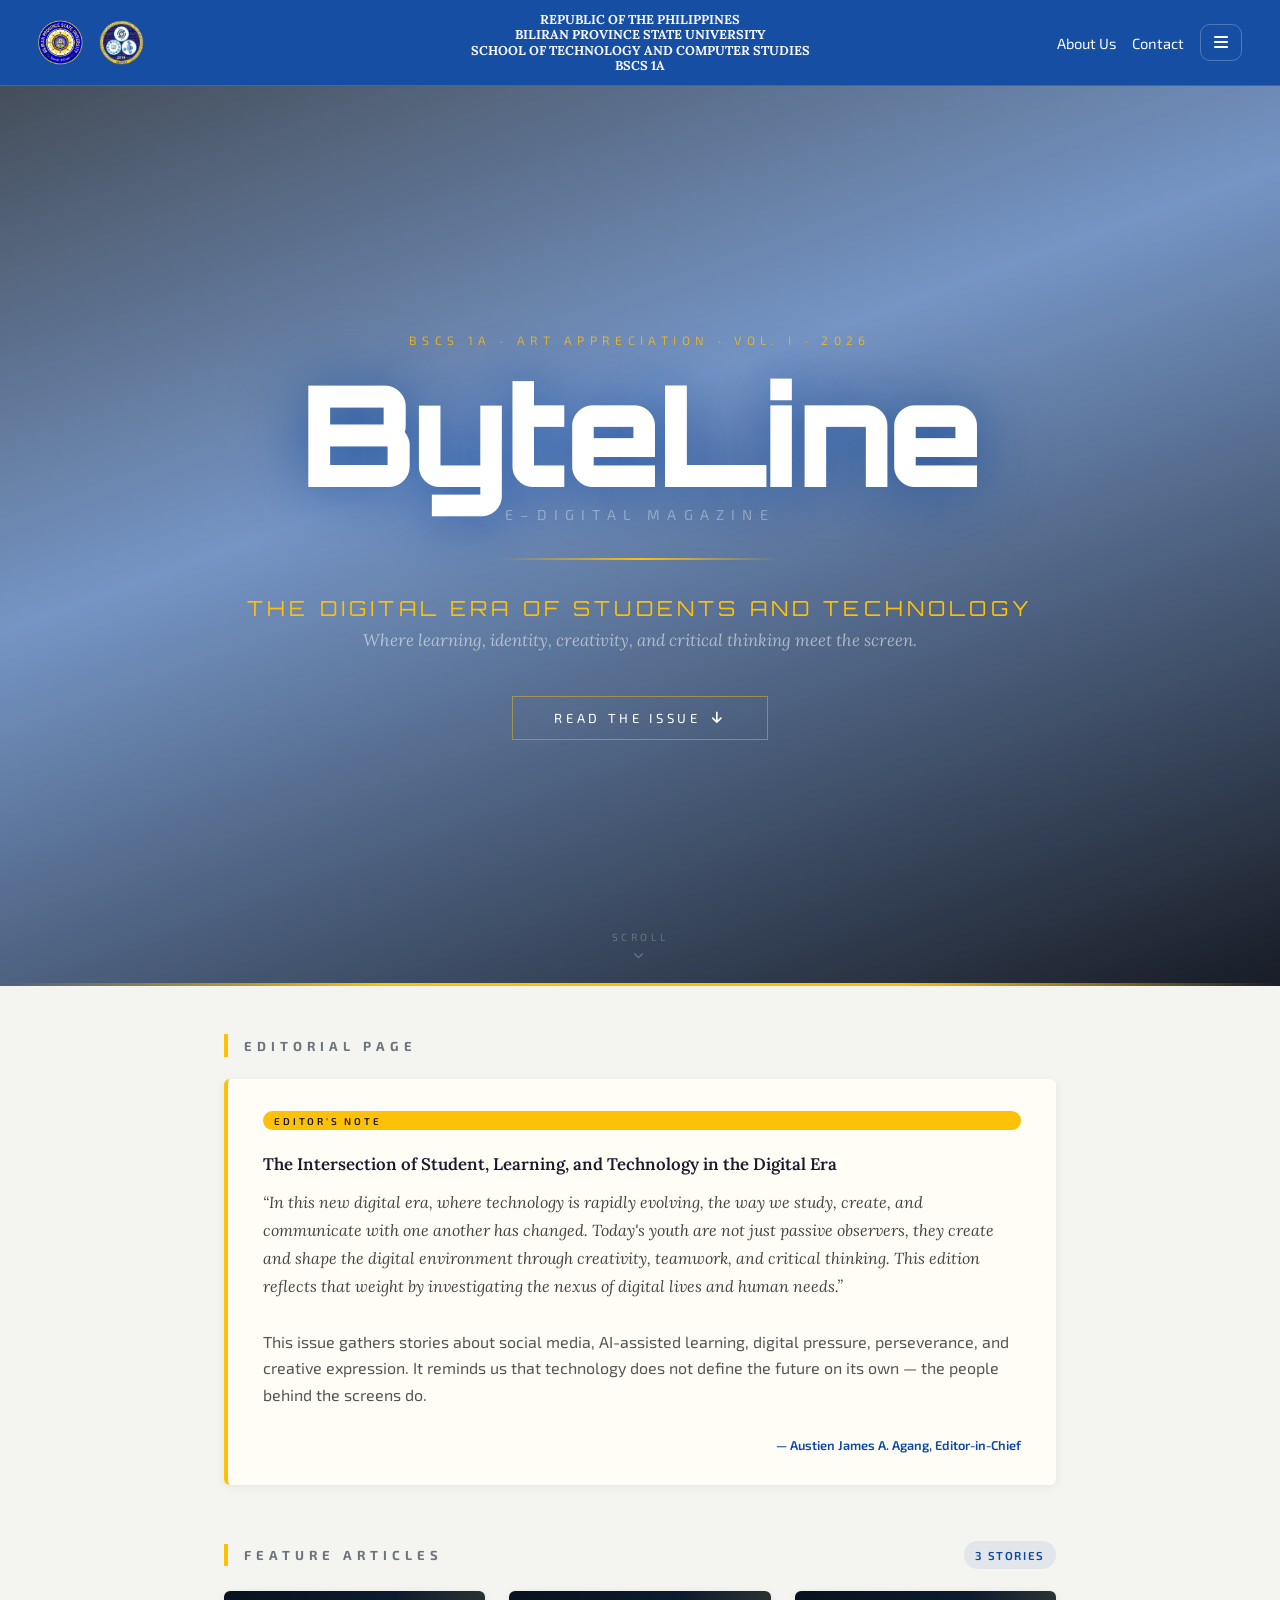
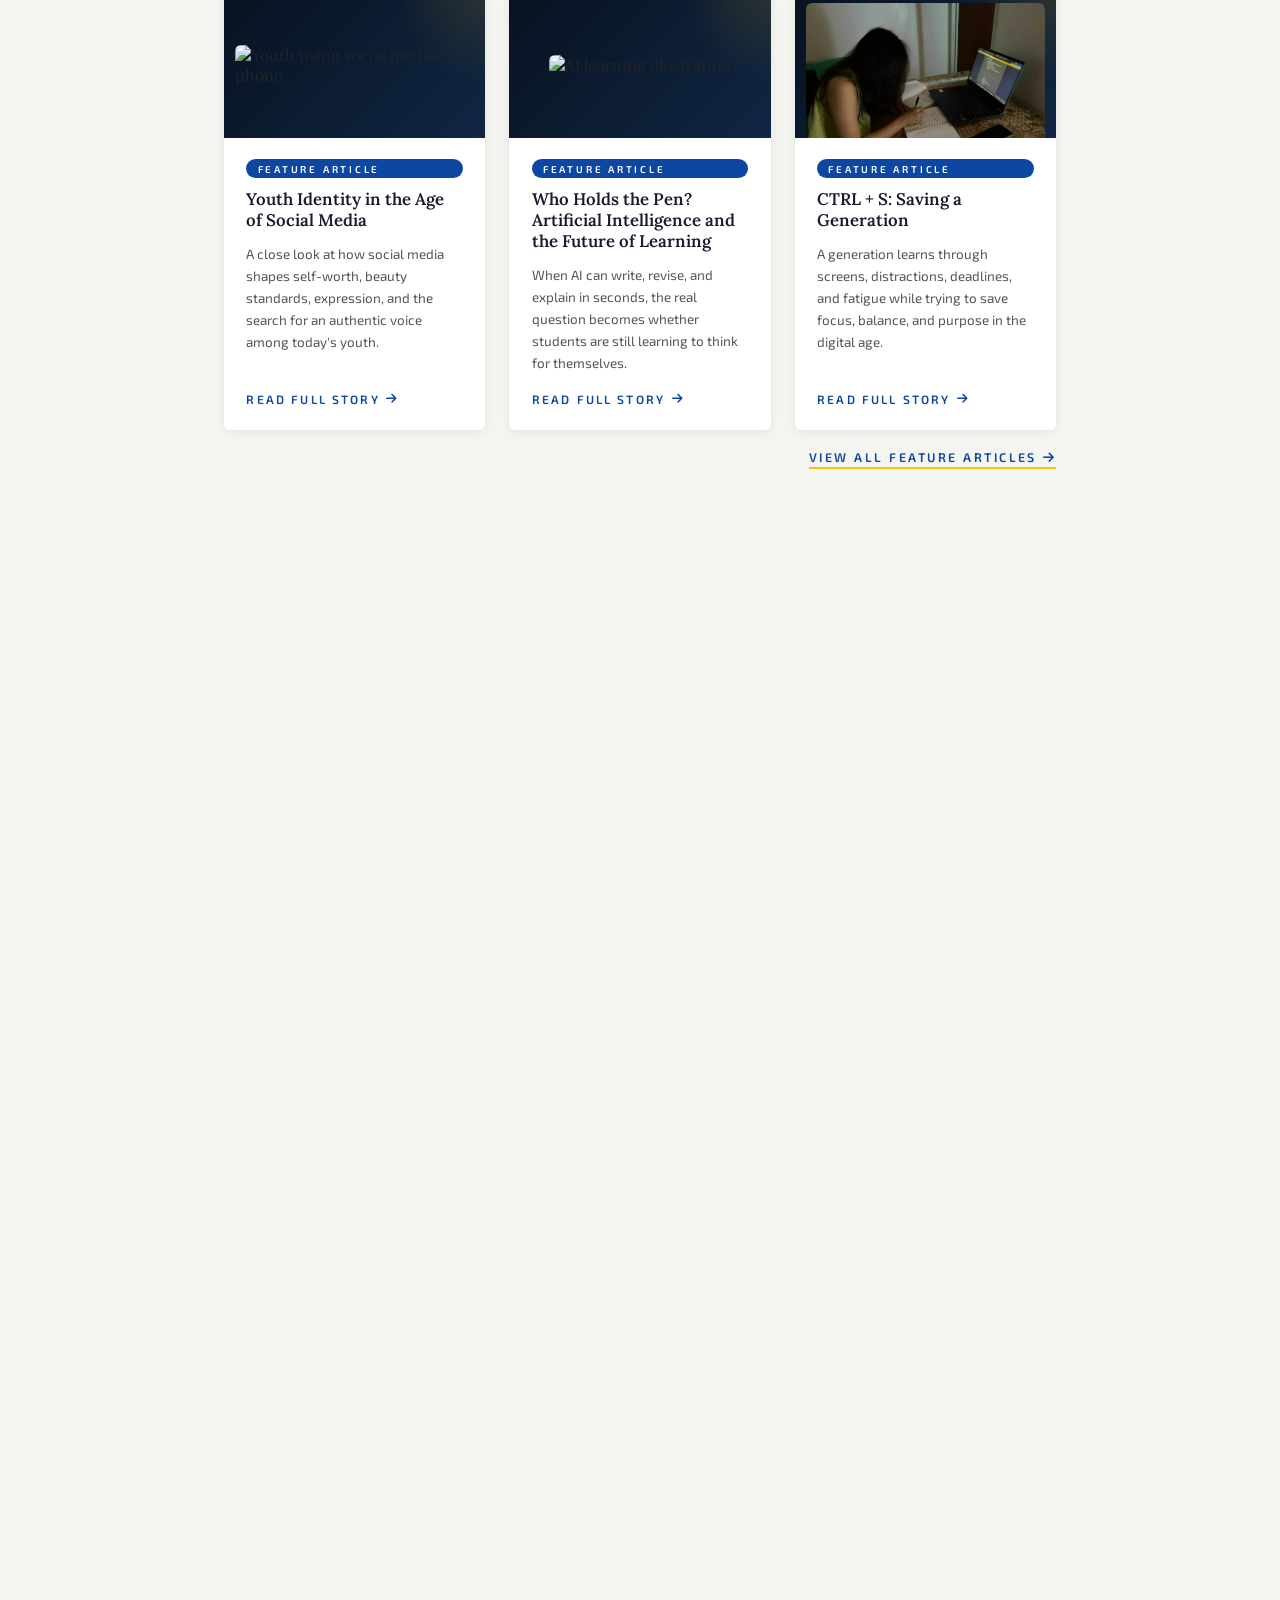
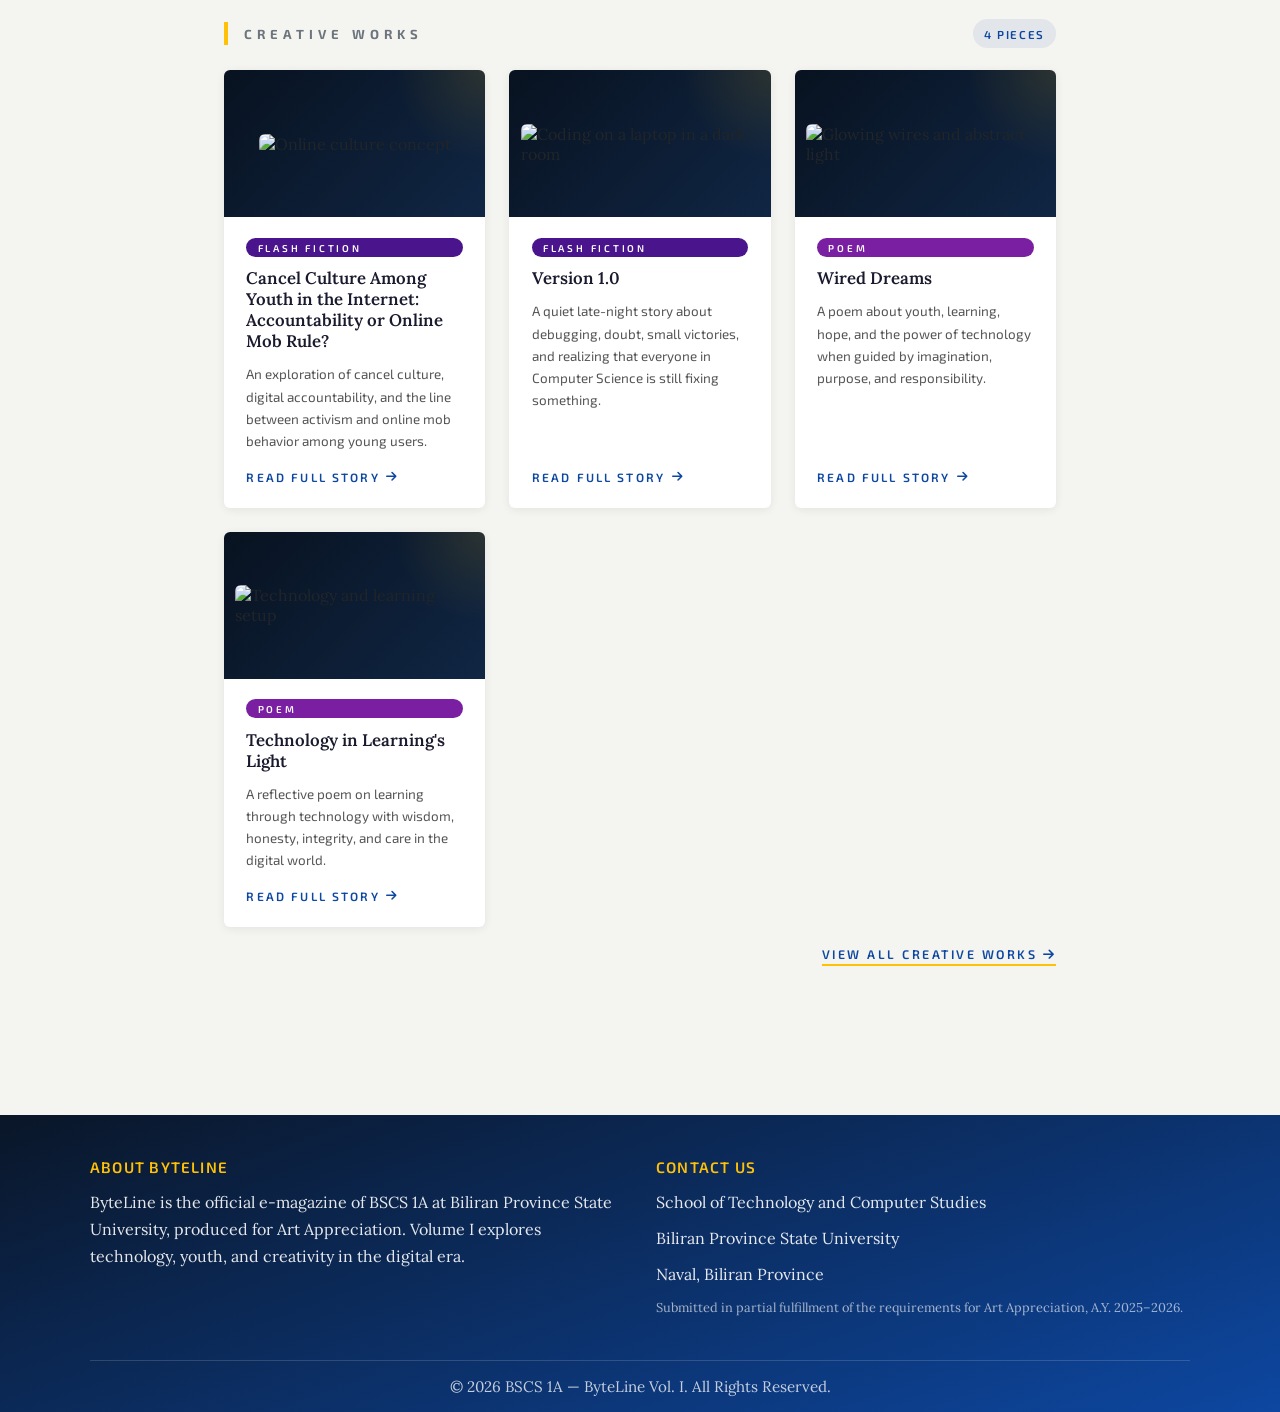
==== commit 6782829a: "add a media" ====
--- a/index.html
+++ b/index.html
@@ -109,7 +109,7 @@
         <a href="feature-articles.html#article-3" class="preview-card">
           <div class="card-img-wrap">
             <!-- REPLACE FEATURE ARTICLE 3 PREVIEW IMAGE HERE -->
-            <img src="https://images.unsplash.com/photo-1516321497487-e288fb19713f?w=700&auto=format&fit=crop&q=80" alt="Student working on a laptop late at night">
+            <img src="feature3.jpg" alt="Student working on a laptop late at night">
           </div>
           <div class="card-body">
             <span class="card-tag tag-feature">Feature Article</span>
